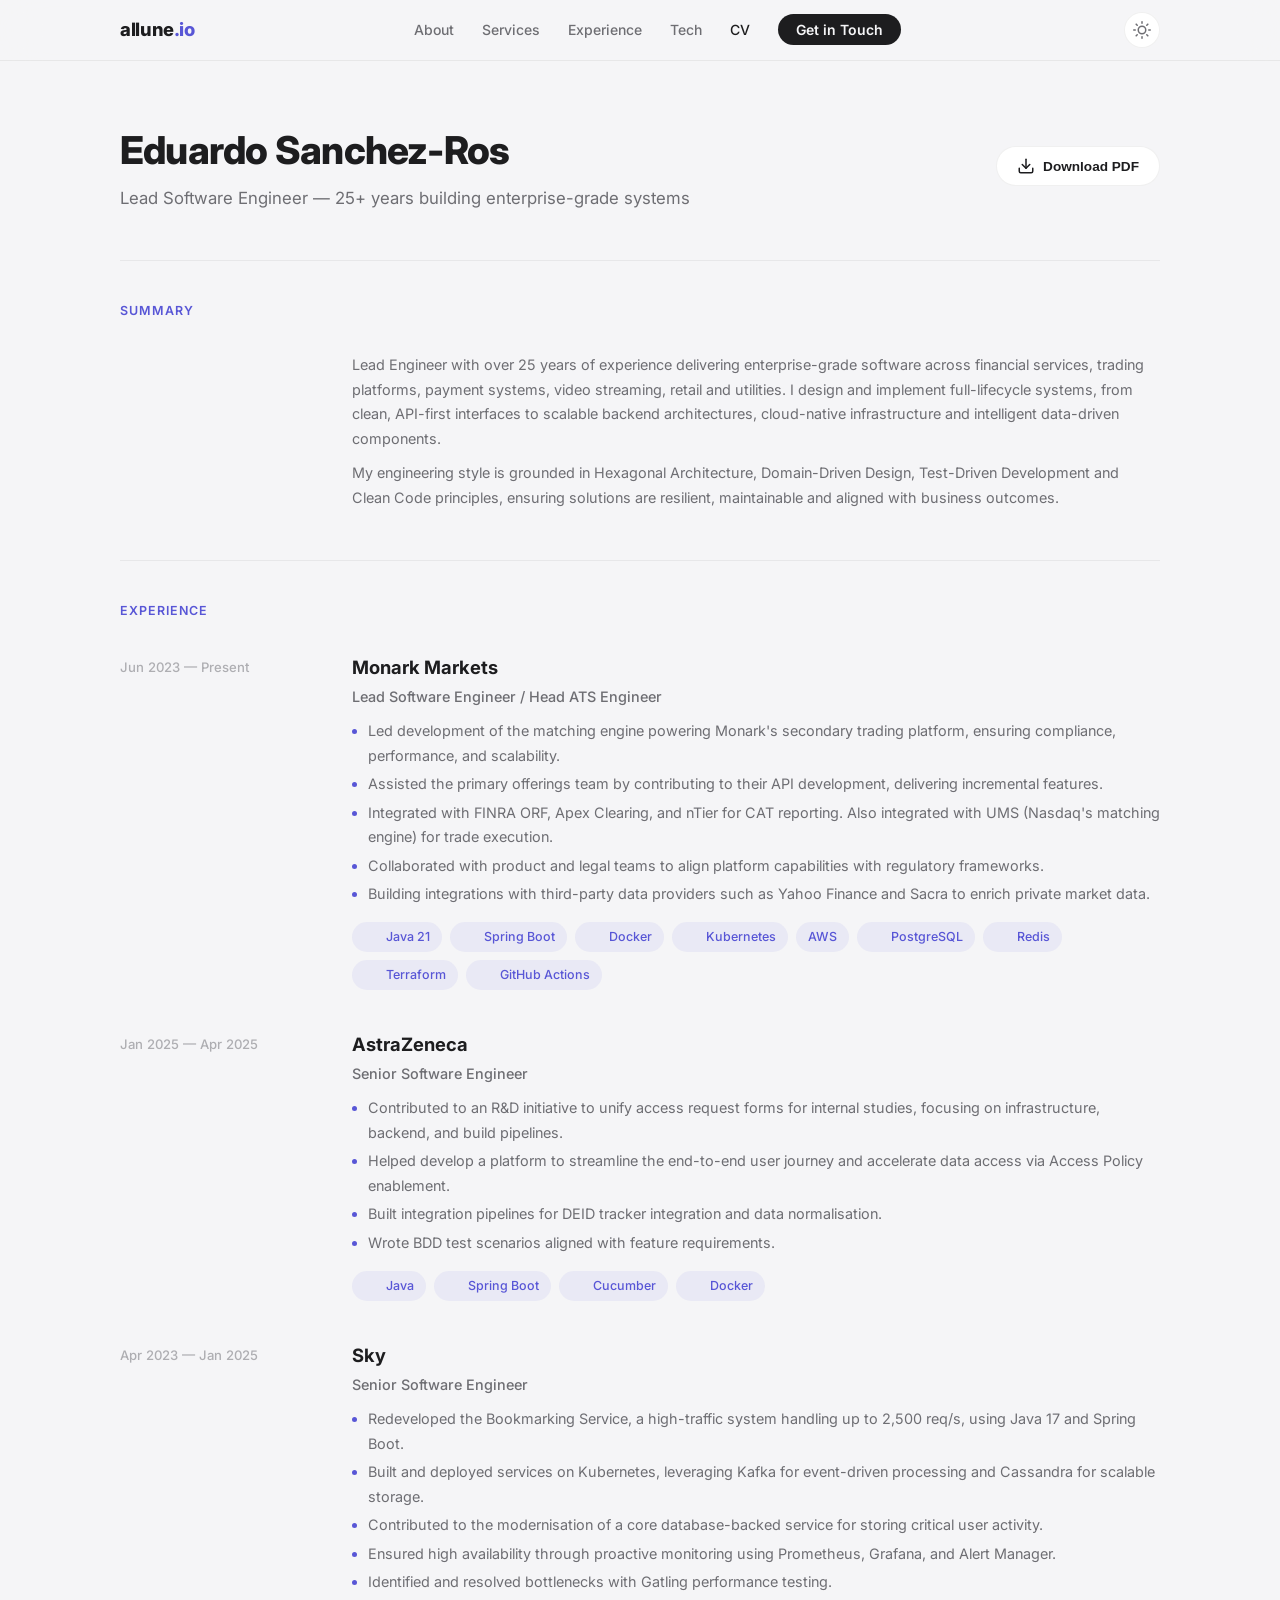
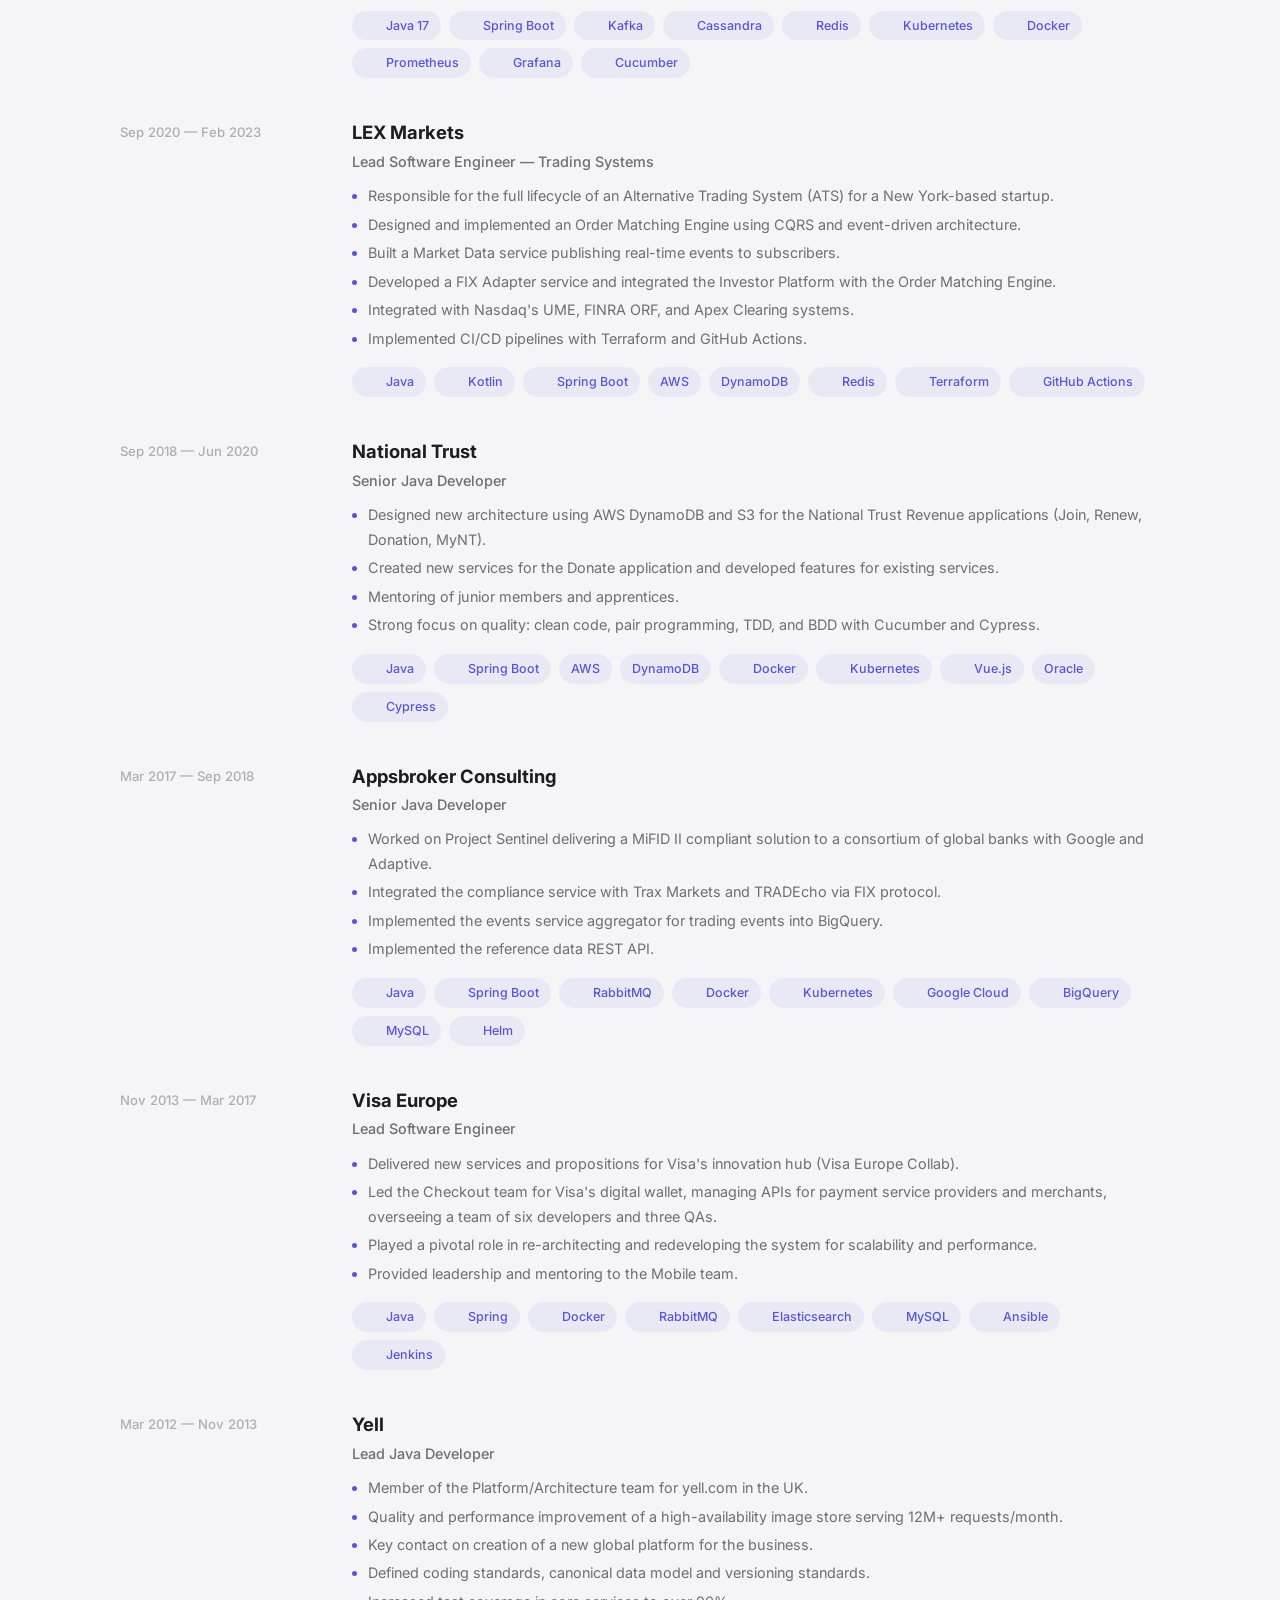
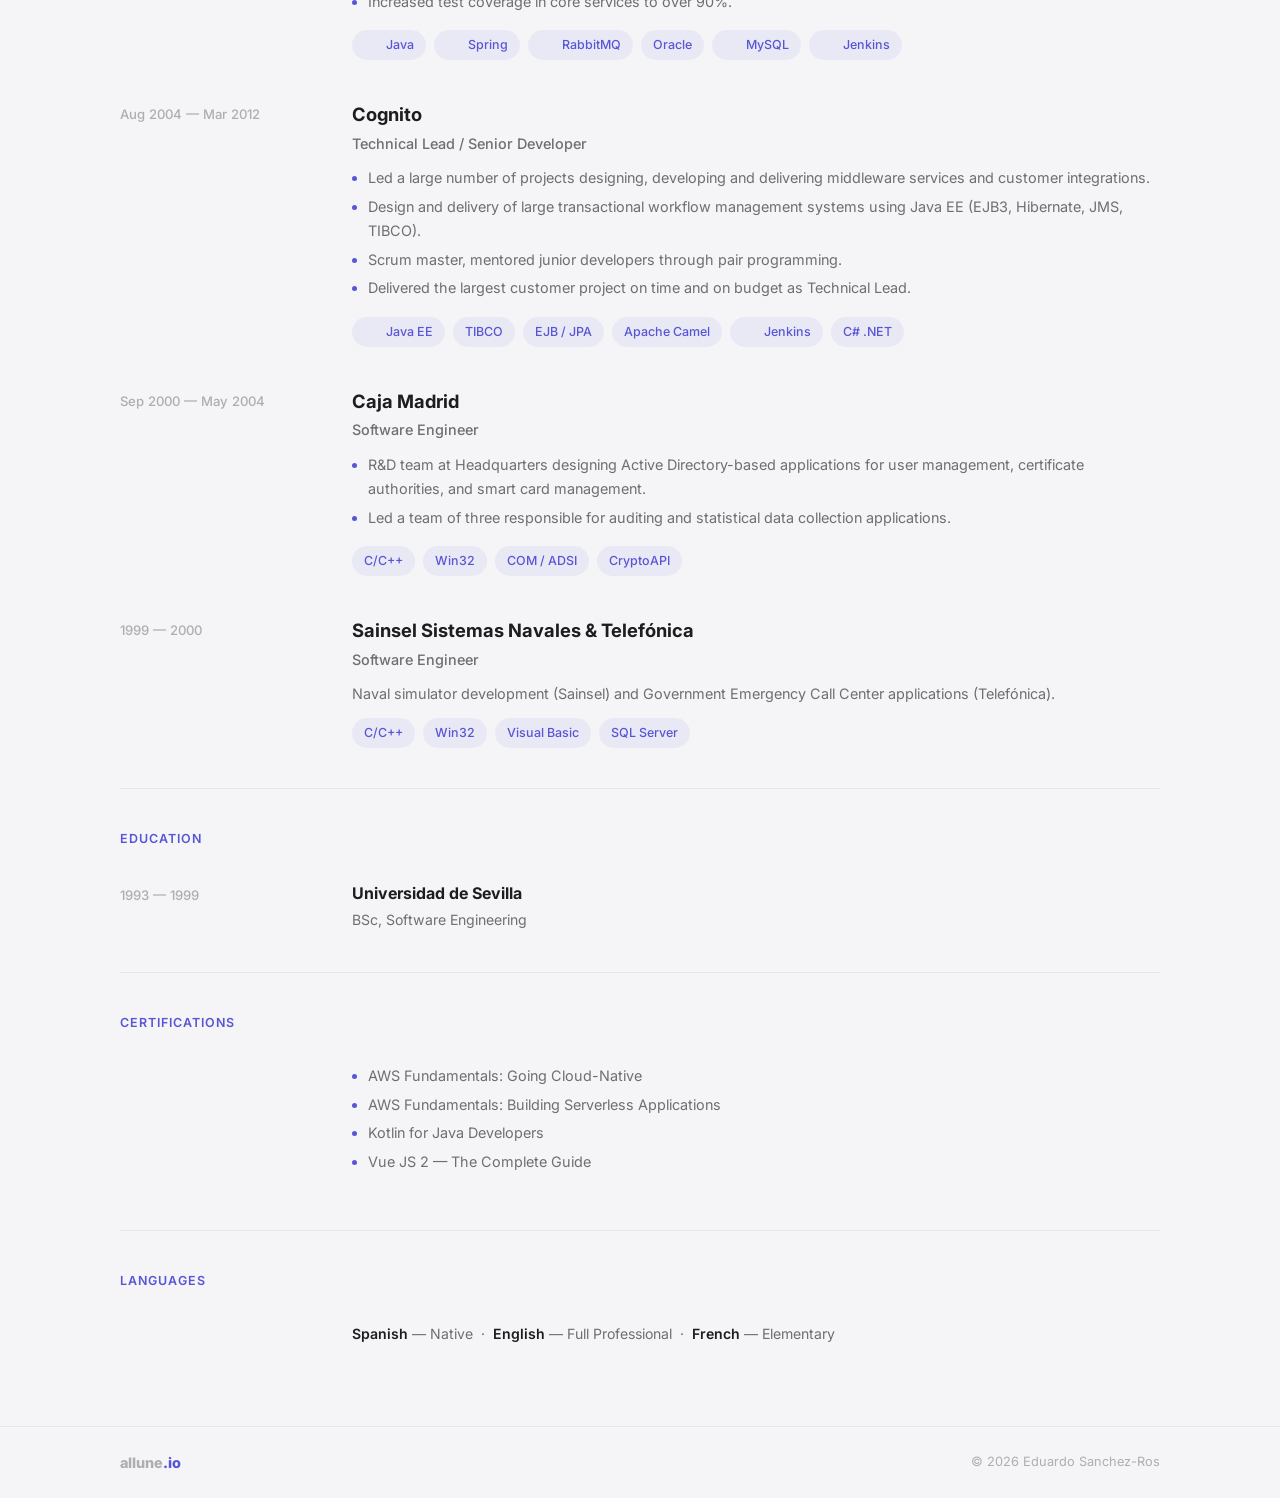
==== cv.html @ ae434649 "Add local tech badge icons to CV page" ====
<!DOCTYPE html>
<html lang="en">
<head>
	<meta charset="UTF-8">
	<meta name="viewport" content="width=device-width, initial-scale=1.0">
	<title>CV &mdash; Eduardo Sanchez-Ros | Allune</title>
	<meta name="description" content="CV of Eduardo Sanchez-Ros — Lead Software Engineer with 25+ years delivering enterprise solutions in Java, Spring Boot, Kubernetes, and cloud-native systems.">
	<link rel="preconnect" href="https://fonts.googleapis.com">
	<link rel="preconnect" href="https://fonts.gstatic.com" crossorigin>
	<link href="https://fonts.googleapis.com/css2?family=Inter:wght@400;500;600;700;800&display=swap" rel="stylesheet">
	<link rel="stylesheet" href="css/styles.css">
</head>
<body>
	<!-- Navigation -->
	<nav class="navbar" id="navbar">
		<div class="container nav-container">
			<a href="index.html" class="nav-logo">allune<span class="logo-accent">.io</span></a>
			<ul class="nav-links" id="nav-links">
				<li><a href="index.html#about">About</a></li>
				<li><a href="index.html#services">Services</a></li>
				<li><a href="index.html#experience">Experience</a></li>
				<li><a href="index.html#tech">Tech</a></li>
				<li><a href="cv.html" style="color: var(--text);">CV</a></li>
				<li><a href="index.html#contact" class="nav-cta">Get in Touch</a></li>
			</ul>
			<button class="theme-toggle" id="theme-toggle" aria-label="Toggle dark mode">
				<svg class="icon-sun" xmlns="http://www.w3.org/2000/svg" width="18" height="18" viewBox="0 0 24 24" fill="none" stroke="currentColor" stroke-width="2" stroke-linecap="round" stroke-linejoin="round"><circle cx="12" cy="12" r="5"/><line x1="12" y1="1" x2="12" y2="3"/><line x1="12" y1="21" x2="12" y2="23"/><line x1="4.22" y1="4.22" x2="5.64" y2="5.64"/><line x1="18.36" y1="18.36" x2="19.78" y2="19.78"/><line x1="1" y1="12" x2="3" y2="12"/><line x1="21" y1="12" x2="23" y2="12"/><line x1="4.22" y1="19.78" x2="5.64" y2="18.36"/><line x1="18.36" y1="5.64" x2="19.78" y2="4.22"/></svg>
				<svg class="icon-moon" xmlns="http://www.w3.org/2000/svg" width="18" height="18" viewBox="0 0 24 24" fill="none" stroke="currentColor" stroke-width="2" stroke-linecap="round" stroke-linejoin="round"><path d="M21 12.79A9 9 0 1 1 11.21 3 7 7 0 0 0 21 12.79z"/></svg>
			</button>
			<button class="mobile-toggle" id="mobile-toggle" aria-label="Toggle menu">
				<span></span>
				<span></span>
				<span></span>
			</button>
		</div>
	</nav>

	<!-- CV Header -->
	<header class="cv-header">
		<div class="container">
			<div class="cv-header-content">
				<div>
					<h1>Eduardo Sanchez-Ros</h1>
					<p>Lead Software Engineer &mdash; 25+ years building enterprise-grade systems</p>
				</div>
				<button class="btn-print" onclick="window.print()">
					<svg xmlns="http://www.w3.org/2000/svg" width="18" height="18" viewBox="0 0 24 24" fill="none" stroke="currentColor" stroke-width="2" stroke-linecap="round" stroke-linejoin="round"><path d="M21 15v4a2 2 0 0 1-2 2H5a2 2 0 0 1-2-2v-4"/><polyline points="7 10 12 15 17 10"/><line x1="12" y1="15" x2="12" y2="3"/></svg>
					Download PDF
				</button>
			</div>
		</div>
	</header>

	<main class="container">
		<!-- Summary -->
		<section class="cv-section">
			<h2 class="cv-section-title">Summary</h2>
			<div class="cv-entry">
				<div></div>
				<div class="cv-entry-body">
					<p>
						Lead Engineer with over 25 years of experience delivering enterprise-grade
						software across financial services, trading platforms, payment systems,
						video streaming, retail and utilities. I design and implement full-lifecycle
						systems, from clean, API-first interfaces to scalable backend architectures,
						cloud-native infrastructure and intelligent data-driven components.
					</p>
					<p>
						My engineering style is grounded in Hexagonal Architecture, Domain-Driven Design,
						Test-Driven Development and Clean Code principles, ensuring solutions are
						resilient, maintainable and aligned with business outcomes.
					</p>
				</div>
			</div>
		</section>

		<!-- Experience -->
		<section class="cv-section">
			<h2 class="cv-section-title">Experience</h2>

			<!-- Monark Markets -->
			<div class="cv-entry">
				<div class="cv-entry-date">Jun 2023 &mdash; Present</div>
				<div class="cv-entry-body">
					<h3>Monark Markets</h3>
					<p class="cv-entry-role">Lead Software Engineer / Head ATS Engineer</p>
					<ul>
						<li>Led development of the matching engine powering Monark's secondary trading platform, ensuring compliance, performance, and scalability.</li>
						<li>Assisted the primary offerings team by contributing to their API development, delivering incremental features.</li>
						<li>Integrated with FINRA ORF, Apex Clearing, and nTier for CAT reporting. Also integrated with UMS (Nasdaq's matching engine) for trade execution.</li>
						<li>Collaborated with product and legal teams to align platform capabilities with regulatory frameworks.</li>
						<li>Building integrations with third-party data providers such as Yahoo Finance and Sacra to enrich private market data.</li>
					</ul>
					<div class="cv-tech-badges">
						<span class="cv-tech-badge"><img src="icons/openjdk.svg" alt=""> Java 21</span>
						<span class="cv-tech-badge"><img src="icons/springboot.svg" alt=""> Spring Boot</span>
						<span class="cv-tech-badge"><img src="icons/docker.svg" alt=""> Docker</span>
						<span class="cv-tech-badge"><img src="icons/kubernetes.svg" alt=""> Kubernetes</span>
						<span class="cv-tech-badge">AWS</span>
						<span class="cv-tech-badge"><img src="icons/postgresql.svg" alt=""> PostgreSQL</span>
						<span class="cv-tech-badge"><img src="icons/redis.svg" alt=""> Redis</span>
						<span class="cv-tech-badge"><img src="icons/terraform.svg" alt=""> Terraform</span>
						<span class="cv-tech-badge"><img src="icons/githubactions.svg" alt=""> GitHub Actions</span>
					</div>
				</div>
			</div>

			<!-- AstraZeneca -->
			<div class="cv-entry">
				<div class="cv-entry-date">Jan 2025 &mdash; Apr 2025</div>
				<div class="cv-entry-body">
					<h3>AstraZeneca</h3>
					<p class="cv-entry-role">Senior Software Engineer</p>
					<ul>
						<li>Contributed to an R&amp;D initiative to unify access request forms for internal studies, focusing on infrastructure, backend, and build pipelines.</li>
						<li>Helped develop a platform to streamline the end-to-end user journey and accelerate data access via Access Policy enablement.</li>
						<li>Built integration pipelines for DEID tracker integration and data normalisation.</li>
						<li>Wrote BDD test scenarios aligned with feature requirements.</li>
					</ul>
					<div class="cv-tech-badges">
						<span class="cv-tech-badge"><img src="icons/openjdk.svg" alt=""> Java</span>
						<span class="cv-tech-badge"><img src="icons/springboot.svg" alt=""> Spring Boot</span>
						<span class="cv-tech-badge"><img src="icons/cucumber.svg" alt=""> Cucumber</span>
						<span class="cv-tech-badge"><img src="icons/docker.svg" alt=""> Docker</span>
					</div>
				</div>
			</div>

			<!-- Sky -->
			<div class="cv-entry">
				<div class="cv-entry-date">Apr 2023 &mdash; Jan 2025</div>
				<div class="cv-entry-body">
					<h3>Sky</h3>
					<p class="cv-entry-role">Senior Software Engineer</p>
					<ul>
						<li>Redeveloped the Bookmarking Service, a high-traffic system handling up to 2,500 req/s, using Java 17 and Spring Boot.</li>
						<li>Built and deployed services on Kubernetes, leveraging Kafka for event-driven processing and Cassandra for scalable storage.</li>
						<li>Contributed to the modernisation of a core database-backed service for storing critical user activity.</li>
						<li>Ensured high availability through proactive monitoring using Prometheus, Grafana, and Alert Manager.</li>
						<li>Identified and resolved bottlenecks with Gatling performance testing.</li>
					</ul>
					<div class="cv-tech-badges">
						<span class="cv-tech-badge"><img src="icons/openjdk.svg" alt=""> Java 17</span>
						<span class="cv-tech-badge"><img src="icons/springboot.svg" alt=""> Spring Boot</span>
						<span class="cv-tech-badge"><img src="icons/apachekafka.svg" alt=""> Kafka</span>
						<span class="cv-tech-badge"><img src="icons/apachecassandra.svg" alt=""> Cassandra</span>
						<span class="cv-tech-badge"><img src="icons/redis.svg" alt=""> Redis</span>
						<span class="cv-tech-badge"><img src="icons/kubernetes.svg" alt=""> Kubernetes</span>
						<span class="cv-tech-badge"><img src="icons/docker.svg" alt=""> Docker</span>
						<span class="cv-tech-badge"><img src="icons/prometheus.svg" alt=""> Prometheus</span>
						<span class="cv-tech-badge"><img src="icons/grafana.svg" alt=""> Grafana</span>
						<span class="cv-tech-badge"><img src="icons/cucumber.svg" alt=""> Cucumber</span>
					</div>
				</div>
			</div>

			<!-- LEX Markets -->
			<div class="cv-entry">
				<div class="cv-entry-date">Sep 2020 &mdash; Feb 2023</div>
				<div class="cv-entry-body">
					<h3>LEX Markets</h3>
					<p class="cv-entry-role">Lead Software Engineer &mdash; Trading Systems</p>
					<ul>
						<li>Responsible for the full lifecycle of an Alternative Trading System (ATS) for a New York-based startup.</li>
						<li>Designed and implemented an Order Matching Engine using CQRS and event-driven architecture.</li>
						<li>Built a Market Data service publishing real-time events to subscribers.</li>
						<li>Developed a FIX Adapter service and integrated the Investor Platform with the Order Matching Engine.</li>
						<li>Integrated with Nasdaq's UME, FINRA ORF, and Apex Clearing systems.</li>
						<li>Implemented CI/CD pipelines with Terraform and GitHub Actions.</li>
					</ul>
					<div class="cv-tech-badges">
						<span class="cv-tech-badge"><img src="icons/openjdk.svg" alt=""> Java</span>
						<span class="cv-tech-badge"><img src="icons/kotlin.svg" alt=""> Kotlin</span>
						<span class="cv-tech-badge"><img src="icons/springboot.svg" alt=""> Spring Boot</span>
						<span class="cv-tech-badge">AWS</span>
						<span class="cv-tech-badge">DynamoDB</span>
						<span class="cv-tech-badge"><img src="icons/redis.svg" alt=""> Redis</span>
						<span class="cv-tech-badge"><img src="icons/terraform.svg" alt=""> Terraform</span>
						<span class="cv-tech-badge"><img src="icons/githubactions.svg" alt=""> GitHub Actions</span>
					</div>
				</div>
			</div>

			<!-- National Trust -->
			<div class="cv-entry">
				<div class="cv-entry-date">Sep 2018 &mdash; Jun 2020</div>
				<div class="cv-entry-body">
					<h3>National Trust</h3>
					<p class="cv-entry-role">Senior Java Developer</p>
					<ul>
						<li>Designed new architecture using AWS DynamoDB and S3 for the National Trust Revenue applications (Join, Renew, Donation, MyNT).</li>
						<li>Created new services for the Donate application and developed features for existing services.</li>
						<li>Mentoring of junior members and apprentices.</li>
						<li>Strong focus on quality: clean code, pair programming, TDD, and BDD with Cucumber and Cypress.</li>
					</ul>
					<div class="cv-tech-badges">
						<span class="cv-tech-badge"><img src="icons/openjdk.svg" alt=""> Java</span>
						<span class="cv-tech-badge"><img src="icons/springboot.svg" alt=""> Spring Boot</span>
						<span class="cv-tech-badge">AWS</span>
						<span class="cv-tech-badge">DynamoDB</span>
						<span class="cv-tech-badge"><img src="icons/docker.svg" alt=""> Docker</span>
						<span class="cv-tech-badge"><img src="icons/kubernetes.svg" alt=""> Kubernetes</span>
						<span class="cv-tech-badge"><img src="icons/vuedotjs.svg" alt=""> Vue.js</span>
						<span class="cv-tech-badge">Oracle</span>
						<span class="cv-tech-badge"><img src="icons/cypress.svg" alt=""> Cypress</span>
					</div>
				</div>
			</div>

			<!-- Appsbroker -->
			<div class="cv-entry">
				<div class="cv-entry-date">Mar 2017 &mdash; Sep 2018</div>
				<div class="cv-entry-body">
					<h3>Appsbroker Consulting</h3>
					<p class="cv-entry-role">Senior Java Developer</p>
					<ul>
						<li>Worked on Project Sentinel delivering a MiFID II compliant solution to a consortium of global banks with Google and Adaptive.</li>
						<li>Integrated the compliance service with Trax Markets and TRADEcho via FIX protocol.</li>
						<li>Implemented the events service aggregator for trading events into BigQuery.</li>
						<li>Implemented the reference data REST API.</li>
					</ul>
					<div class="cv-tech-badges">
						<span class="cv-tech-badge"><img src="icons/openjdk.svg" alt=""> Java</span>
						<span class="cv-tech-badge"><img src="icons/springboot.svg" alt=""> Spring Boot</span>
						<span class="cv-tech-badge"><img src="icons/rabbitmq.svg" alt=""> RabbitMQ</span>
						<span class="cv-tech-badge"><img src="icons/docker.svg" alt=""> Docker</span>
						<span class="cv-tech-badge"><img src="icons/kubernetes.svg" alt=""> Kubernetes</span>
						<span class="cv-tech-badge"><img src="icons/googlecloud.svg" alt=""> Google Cloud</span>
						<span class="cv-tech-badge"><img src="icons/googlebigquery.svg" alt=""> BigQuery</span>
						<span class="cv-tech-badge"><img src="icons/mysql.svg" alt=""> MySQL</span>
						<span class="cv-tech-badge"><img src="icons/helm.svg" alt=""> Helm</span>
					</div>
				</div>
			</div>

			<!-- Visa -->
			<div class="cv-entry">
				<div class="cv-entry-date">Nov 2013 &mdash; Mar 2017</div>
				<div class="cv-entry-body">
					<h3>Visa Europe</h3>
					<p class="cv-entry-role">Lead Software Engineer</p>
					<ul>
						<li>Delivered new services and propositions for Visa's innovation hub (Visa Europe Collab).</li>
						<li>Led the Checkout team for Visa's digital wallet, managing APIs for payment service providers and merchants, overseeing a team of six developers and three QAs.</li>
						<li>Played a pivotal role in re-architecting and redeveloping the system for scalability and performance.</li>
						<li>Provided leadership and mentoring to the Mobile team.</li>
					</ul>
					<div class="cv-tech-badges">
						<span class="cv-tech-badge"><img src="icons/openjdk.svg" alt=""> Java</span>
						<span class="cv-tech-badge"><img src="icons/spring.svg" alt=""> Spring</span>
						<span class="cv-tech-badge"><img src="icons/docker.svg" alt=""> Docker</span>
						<span class="cv-tech-badge"><img src="icons/rabbitmq.svg" alt=""> RabbitMQ</span>
						<span class="cv-tech-badge"><img src="icons/elasticsearch.svg" alt=""> Elasticsearch</span>
						<span class="cv-tech-badge"><img src="icons/mysql.svg" alt=""> MySQL</span>
						<span class="cv-tech-badge"><img src="icons/ansible.svg" alt=""> Ansible</span>
						<span class="cv-tech-badge"><img src="icons/jenkins.svg" alt=""> Jenkins</span>
					</div>
				</div>
			</div>

			<!-- Yell -->
			<div class="cv-entry">
				<div class="cv-entry-date">Mar 2012 &mdash; Nov 2013</div>
				<div class="cv-entry-body">
					<h3>Yell</h3>
					<p class="cv-entry-role">Lead Java Developer</p>
					<ul>
						<li>Member of the Platform/Architecture team for yell.com in the UK.</li>
						<li>Quality and performance improvement of a high-availability image store serving 12M+ requests/month.</li>
						<li>Key contact on creation of a new global platform for the business.</li>
						<li>Defined coding standards, canonical data model and versioning standards.</li>
						<li>Increased test coverage in core services to over 90%.</li>
					</ul>
					<div class="cv-tech-badges">
						<span class="cv-tech-badge"><img src="icons/openjdk.svg" alt=""> Java</span>
						<span class="cv-tech-badge"><img src="icons/spring.svg" alt=""> Spring</span>
						<span class="cv-tech-badge"><img src="icons/rabbitmq.svg" alt=""> RabbitMQ</span>
						<span class="cv-tech-badge">Oracle</span>
						<span class="cv-tech-badge"><img src="icons/mysql.svg" alt=""> MySQL</span>
						<span class="cv-tech-badge"><img src="icons/jenkins.svg" alt=""> Jenkins</span>
					</div>
				</div>
			</div>

			<!-- Cognito -->
			<div class="cv-entry">
				<div class="cv-entry-date">Aug 2004 &mdash; Mar 2012</div>
				<div class="cv-entry-body">
					<h3>Cognito</h3>
					<p class="cv-entry-role">Technical Lead / Senior Developer</p>
					<ul>
						<li>Led a large number of projects designing, developing and delivering middleware services and customer integrations.</li>
						<li>Design and delivery of large transactional workflow management systems using Java EE (EJB3, Hibernate, JMS, TIBCO).</li>
						<li>Scrum master, mentored junior developers through pair programming.</li>
						<li>Delivered the largest customer project on time and on budget as Technical Lead.</li>
					</ul>
					<div class="cv-tech-badges">
						<span class="cv-tech-badge"><img src="icons/openjdk.svg" alt=""> Java EE</span>
						<span class="cv-tech-badge">TIBCO</span>
						<span class="cv-tech-badge">EJB / JPA</span>
						<span class="cv-tech-badge">Apache Camel</span>
						<span class="cv-tech-badge"><img src="icons/jenkins.svg" alt=""> Jenkins</span>
						<span class="cv-tech-badge">C# .NET</span>
					</div>
				</div>
			</div>

			<!-- Caja Madrid -->
			<div class="cv-entry">
				<div class="cv-entry-date">Sep 2000 &mdash; May 2004</div>
				<div class="cv-entry-body">
					<h3>Caja Madrid</h3>
					<p class="cv-entry-role">Software Engineer</p>
					<ul>
						<li>R&amp;D team at Headquarters designing Active Directory-based applications for user management, certificate authorities, and smart card management.</li>
						<li>Led a team of three responsible for auditing and statistical data collection applications.</li>
					</ul>
					<div class="cv-tech-badges">
						<span class="cv-tech-badge">C/C++</span>
						<span class="cv-tech-badge">Win32</span>
						<span class="cv-tech-badge">COM / ADSI</span>
						<span class="cv-tech-badge">CryptoAPI</span>
					</div>
				</div>
			</div>

			<!-- Earlier -->
			<div class="cv-entry">
				<div class="cv-entry-date">1999 &mdash; 2000</div>
				<div class="cv-entry-body">
					<h3>Sainsel Sistemas Navales &amp; Telef&oacute;nica</h3>
					<p class="cv-entry-role">Software Engineer</p>
					<p>
						Naval simulator development (Sainsel) and Government Emergency Call Center applications (Telef&oacute;nica).
					</p>
					<div class="cv-tech-badges">
						<span class="cv-tech-badge">C/C++</span>
						<span class="cv-tech-badge">Win32</span>
						<span class="cv-tech-badge">Visual Basic</span>
						<span class="cv-tech-badge">SQL Server</span>
					</div>
				</div>
			</div>
		</section>

		<!-- Education -->
		<section class="cv-section">
			<h2 class="cv-section-title">Education</h2>
			<div class="cv-edu">
				<div class="cv-edu-date">1993 &mdash; 1999</div>
				<div>
					<h3>Universidad de Sevilla</h3>
					<p>BSc, Software Engineering</p>
				</div>
			</div>
		</section>

		<!-- Certifications -->
		<section class="cv-section">
			<h2 class="cv-section-title">Certifications</h2>
			<div class="cv-edu">
				<div class="cv-edu-date"></div>
				<div class="cv-entry-body">
					<ul>
						<li>AWS Fundamentals: Going Cloud-Native</li>
						<li>AWS Fundamentals: Building Serverless Applications</li>
						<li>Kotlin for Java Developers</li>
						<li>Vue JS 2 &mdash; The Complete Guide</li>
					</ul>
				</div>
			</div>
		</section>

		<!-- Languages -->
		<section class="cv-section" style="margin-bottom:40px;">
			<h2 class="cv-section-title">Languages</h2>
			<div class="cv-edu">
				<div class="cv-edu-date"></div>
				<div>
					<p><strong>Spanish</strong> &mdash; Native &nbsp;&middot;&nbsp; <strong>English</strong> &mdash; Full Professional &nbsp;&middot;&nbsp; <strong>French</strong> &mdash; Elementary</p>
				</div>
			</div>
		</section>
	</main>

	<!-- Footer -->
	<footer class="footer">
		<div class="container footer-content">
			<span class="footer-logo">allune<span class="logo-accent">.io</span></span>
			<span class="footer-copy">&copy; 2026 Eduardo Sanchez-Ros</span>
		</div>
	</footer>

	<script src="js/main.js"></script>
</body>
</html>
---- css/styles.css ----
/* ============================================
   Allune.io — Bento Grid Design
   Light, modern, Apple/Linear-inspired
   ============================================ */

/* --- Variables (Light) --- */
:root {
	--bg: #f5f5f7;
	--bg-card: #ffffff;
	--bg-card-hover: #ffffff;
	--text: #1d1d1f;
	--text-secondary: #6e6e73;
	--text-muted: #aeaeb2;
	--accent: #5856d6;
	--accent-hover: #4a48c4;
	--accent-light: rgba(88, 86, 214, 0.08);
	--accent-gradient: linear-gradient(135deg, #5856d6 0%, #af52de 100%);
	--accent-gradient-alt: linear-gradient(135deg, #30d158 0%, #34c759 100%);
	--border: rgba(0, 0, 0, 0.06);
	--border-hover: rgba(0, 0, 0, 0.12);
	--shadow: 0 1px 2px rgba(0, 0, 0, 0.04);
	--shadow-hover: 0 8px 30px rgba(0, 0, 0, 0.08);
	--nav-bg: rgba(245, 245, 247, 0.8);
	--radius: 20px;
	--radius-sm: 12px;
	--radius-xs: 8px;
	--font: 'Inter', -apple-system, BlinkMacSystemFont, 'SF Pro Display', sans-serif;
	--transition: 0.25s cubic-bezier(0.4, 0, 0.2, 1);
	--gap: 16px;
}

/* --- Dark --- */
[data-theme="dark"] {
	--bg: #000000;
	--bg-card: #1c1c1e;
	--bg-card-hover: #2c2c2e;
	--text: #f5f5f7;
	--text-secondary: #aeaeb2;
	--text-muted: #636366;
	--accent: #7d7aff;
	--accent-hover: #9b99ff;
	--accent-light: rgba(125, 122, 255, 0.12);
	--accent-gradient: linear-gradient(135deg, #7d7aff 0%, #bf5af2 100%);
	--accent-gradient-alt: linear-gradient(135deg, #30d158 0%, #32d74b 100%);
	--border: rgba(255, 255, 255, 0.08);
	--border-hover: rgba(255, 255, 255, 0.16);
	--shadow: 0 1px 2px rgba(0, 0, 0, 0.2);
	--shadow-hover: 0 8px 30px rgba(0, 0, 0, 0.3);
	--nav-bg: rgba(0, 0, 0, 0.8);
}

/* --- Reset --- */
*, *::before, *::after {
	margin: 0;
	padding: 0;
	box-sizing: border-box;
}

html {
	scroll-behavior: smooth;
	scroll-padding-top: 80px;
}

body {
	font-family: var(--font);
	font-size: 16px;
	line-height: 1.6;
	color: var(--text);
	background: var(--bg);
	-webkit-font-smoothing: antialiased;
	-moz-osx-font-smoothing: grayscale;
	transition: background var(--transition), color var(--transition);
}

a {
	color: var(--accent);
	text-decoration: none;
	transition: color var(--transition);
}

strong {
	color: var(--text);
	font-weight: 600;
}

/* --- Container --- */
.container {
	max-width: 1080px;
	margin: 0 auto;
	padding: 0 20px;
}

/* --- Navigation --- */
.navbar {
	position: fixed;
	top: 0;
	left: 0;
	right: 0;
	z-index: 100;
	padding: 12px 0;
	background: var(--nav-bg);
	backdrop-filter: blur(20px);
	-webkit-backdrop-filter: blur(20px);
	border-bottom: 1px solid var(--border);
	transition: background var(--transition);
}

.nav-container {
	display: flex;
	align-items: center;
	justify-content: space-between;
}

.nav-logo {
	font-weight: 800;
	font-size: 1.15rem;
	color: var(--text);
	letter-spacing: -0.02em;
}

.nav-logo:hover { color: var(--text); }

.logo-accent { color: var(--accent); }

.nav-links {
	display: flex;
	align-items: center;
	gap: 28px;
	list-style: none;
}

.nav-links a {
	font-size: 0.875rem;
	font-weight: 500;
	color: var(--text-secondary);
	transition: color var(--transition);
}

.nav-links a:hover { color: var(--text); }

.nav-cta {
	background: var(--text);
	color: var(--bg) !important;
	padding: 7px 18px;
	border-radius: 99px;
	font-weight: 600 !important;
	transition: opacity var(--transition) !important;
}

.nav-cta:hover {
	opacity: 0.85;
	color: var(--bg) !important;
}

.theme-toggle {
	background: var(--bg-card);
	border: 1px solid var(--border);
	border-radius: 99px;
	width: 36px;
	height: 36px;
	cursor: pointer;
	color: var(--text-secondary);
	display: flex;
	align-items: center;
	justify-content: center;
	transition: all var(--transition);
	margin-left: 4px;
}

.theme-toggle:hover {
	border-color: var(--border-hover);
	color: var(--text);
}

.icon-moon { display: none; }
[data-theme="dark"] .icon-sun { display: none; }
[data-theme="dark"] .icon-moon { display: block; }

.mobile-toggle {
	display: none;
	flex-direction: column;
	gap: 5px;
	background: none;
	border: none;
	cursor: pointer;
	padding: 4px;
	margin-left: 8px;
}

.mobile-toggle span {
	display: block;
	width: 22px;
	height: 2px;
	background: var(--text);
	border-radius: 2px;
	transition: transform var(--transition), opacity var(--transition);
}

.mobile-toggle.active span:nth-child(1) { transform: translateY(7px) rotate(45deg); }
.mobile-toggle.active span:nth-child(2) { opacity: 0; }
.mobile-toggle.active span:nth-child(3) { transform: translateY(-7px) rotate(-45deg); }

/* --- Buttons --- */
.btn {
	display: inline-flex;
	align-items: center;
	gap: 8px;
	padding: 12px 24px;
	border-radius: 99px;
	font-weight: 600;
	font-size: 0.9rem;
	border: none;
	cursor: pointer;
	transition: all var(--transition);
}

.btn-primary {
	background: var(--text);
	color: var(--bg);
}

.btn-primary:hover {
	opacity: 0.85;
	color: var(--bg);
	transform: translateY(-1px);
}

.btn-ghost {
	background: transparent;
	color: var(--text-secondary);
	border: 1px solid var(--border);
}

.btn-ghost:hover {
	border-color: var(--border-hover);
	color: var(--text);
}

.btn-outline {
	background: transparent;
	color: var(--accent);
	border: 1px solid var(--accent);
	padding: 10px 20px;
}

.btn-outline:hover {
	background: var(--accent);
	color: #fff;
}

.btn-sm {
	padding: 8px 16px;
	font-size: 0.82rem;
}

/* --- Hero --- */
.hero {
	padding: 160px 0 80px;
}

.hero-content {
	max-width: 640px;
}

.hero-badge {
	display: inline-block;
	font-size: 0.82rem;
	font-weight: 600;
	color: var(--accent);
	background: var(--accent-light);
	padding: 6px 16px;
	border-radius: 99px;
	margin-bottom: 24px;
}

.hero-name {
	font-size: clamp(3rem, 7vw, 4.5rem);
	font-weight: 800;
	line-height: 1.05;
	letter-spacing: -0.03em;
	margin-bottom: 20px;
}

.hero-summary {
	font-size: 1.15rem;
	color: var(--text-secondary);
	line-height: 1.7;
	margin-bottom: 32px;
	max-width: 520px;
}

.hero-actions {
	display: flex;
	gap: 12px;
	align-items: center;
}

/* --- Sections --- */
.section {
	padding: 80px 0;
}

.section-header {
	margin-bottom: 40px;
}

.section-label {
	display: inline-block;
	font-size: 0.78rem;
	font-weight: 600;
	text-transform: uppercase;
	letter-spacing: 0.08em;
	color: var(--accent);
	margin-bottom: 8px;
}

.section-title {
	font-size: 2rem;
	font-weight: 800;
	letter-spacing: -0.02em;
}

/* ===========================
   BENTO GRID
   =========================== */
.bento-grid {
	display: grid;
	gap: var(--gap);
}

/* Intro bento: 3 columns */
.bento-intro {
	grid-template-columns: repeat(3, 1fr);
	grid-auto-rows: auto;
}

.bento-wide { grid-column: span 2; }
.bento-tall { grid-row: span 2; }

/* Services bento: 3 equal columns */
.bento-services {
	grid-template-columns: repeat(3, 1fr);
}

/* Tech bento: 3 columns */
.bento-tech {
	grid-template-columns: repeat(3, 1fr);
}

/* --- Bento Card --- */
.bento-card {
	background: var(--bg-card);
	border: 1px solid var(--border);
	border-radius: var(--radius);
	padding: 28px;
	transition: transform var(--transition), box-shadow var(--transition), border-color var(--transition);
}

.bento-card:hover {
	transform: translateY(-2px);
	box-shadow: var(--shadow-hover);
	border-color: var(--border-hover);
}

.bento-label {
	display: inline-block;
	font-size: 0.75rem;
	font-weight: 600;
	text-transform: uppercase;
	letter-spacing: 0.06em;
	color: var(--text-muted);
	margin-bottom: 16px;
}

/* About card */
.bento-intro .bento-wide.bento-tall h2 {
	font-size: 1.6rem;
	font-weight: 800;
	letter-spacing: -0.02em;
	margin-bottom: 16px;
}

.bento-intro .bento-wide.bento-tall p {
	color: var(--text-secondary);
	font-size: 0.95rem;
	margin-bottom: 12px;
}

.bento-intro .bento-wide.bento-tall p:last-child {
	margin-bottom: 0;
}

/* Stat cards */
.bento-accent {
	background: var(--accent-gradient);
	border-color: transparent;
	color: #fff;
	display: flex;
	flex-direction: column;
	justify-content: flex-end;
}

.bento-accent:hover {
	border-color: transparent;
	transform: translateY(-2px) scale(1.01);
}

.bento-accent-alt {
	background: var(--accent-gradient-alt);
	border-color: transparent;
	color: #fff;
	display: flex;
	flex-direction: column;
	justify-content: flex-end;
}

.bento-accent-alt:hover {
	border-color: transparent;
	transform: translateY(-2px) scale(1.01);
}

.bento-stat-value {
	font-size: 2.8rem;
	font-weight: 800;
	line-height: 1;
	letter-spacing: -0.03em;
}

.bento-stat-label {
	font-size: 0.85rem;
	font-weight: 500;
	opacity: 0.9;
	margin-top: 4px;
}

/* Detail mini-cards */
.bento-intro .bento-card:not(.bento-wide):not(.bento-accent):not(.bento-accent-alt) {
	display: flex;
	flex-direction: column;
	gap: 6px;
	padding: 22px 24px;
}

.bento-intro .bento-card:not(.bento-wide):not(.bento-accent):not(.bento-accent-alt) svg {
	color: var(--accent);
	margin-bottom: 4px;
}

.bento-intro .bento-card:not(.bento-wide):not(.bento-accent):not(.bento-accent-alt) strong {
	font-size: 0.88rem;
}

.bento-intro .bento-card:not(.bento-wide):not(.bento-accent):not(.bento-accent-alt) span {
	font-size: 0.82rem;
	color: var(--text-secondary);
}

/* --- Service Cards --- */
.bento-service {
	display: flex;
	flex-direction: column;
}

.service-icon {
	width: 48px;
	height: 48px;
	display: flex;
	align-items: center;
	justify-content: center;
	background: var(--accent-light);
	border-radius: var(--radius-sm);
	color: var(--accent);
	margin-bottom: 20px;
}

.bento-service h3 {
	font-size: 1.1rem;
	font-weight: 700;
	margin-bottom: 8px;
}

.bento-service p {
	font-size: 0.9rem;
	color: var(--text-secondary);
	line-height: 1.6;
	margin-bottom: 16px;
	flex-grow: 1;
}

.service-tags {
	display: flex;
	flex-wrap: wrap;
	gap: 6px;
}

.service-tags span {
	font-size: 0.75rem;
	font-weight: 500;
	padding: 4px 10px;
	background: var(--accent-light);
	color: var(--accent);
	border-radius: 99px;
}

/* --- Experience Grid --- */
.experience-grid {
	display: grid;
	grid-template-columns: repeat(2, 1fr);
	gap: var(--gap);
}

.exp-card {
	background: var(--bg-card);
	border: 1px solid var(--border);
	border-radius: var(--radius);
	padding: 28px;
	transition: transform var(--transition), box-shadow var(--transition), border-color var(--transition);
}

.exp-card:hover {
	transform: translateY(-2px);
	box-shadow: var(--shadow-hover);
	border-color: var(--border-hover);
}

.exp-date {
	font-size: 0.78rem;
	font-weight: 600;
	color: var(--text-muted);
	text-transform: uppercase;
	letter-spacing: 0.04em;
	margin-bottom: 8px;
}

.exp-card h3 {
	font-size: 1.1rem;
	font-weight: 700;
	margin-bottom: 4px;
}

.exp-role {
	font-size: 0.85rem;
	font-weight: 500;
	color: var(--accent);
	margin-bottom: 10px;
}

.exp-card > p:last-of-type {
	font-size: 0.9rem;
	color: var(--text-secondary);
	line-height: 1.6;
}

.exp-card-more {
	border-style: dashed;
}

.exp-link {
	display: inline-flex;
	align-items: center;
	gap: 6px;
	font-size: 0.85rem;
	font-weight: 600;
	margin-top: 12px;
}

/* --- Tech Pills --- */
.tech-pills {
	display: flex;
	flex-wrap: wrap;
	gap: 8px;
}

.tech-pill {
	font-size: 0.82rem;
	font-weight: 500;
	padding: 7px 14px;
	background: var(--bg);
	color: var(--text);
	border: 1px solid var(--border);
	border-radius: var(--radius-xs);
	transition: all var(--transition);
}

[data-theme="dark"] .tech-pill {
	background: rgba(255, 255, 255, 0.05);
}

.tech-pill:hover {
	border-color: var(--accent);
	color: var(--accent);
	transform: translateY(-1px);
}

/* --- Open Source (inside tech bento) --- */
.bento-oss {
	display: flex;
	flex-direction: column;
}

.bento-oss h3 {
	font-size: 1rem;
	font-weight: 700;
	margin-bottom: 8px;
}

.bento-oss p {
	font-size: 0.88rem;
	color: var(--text-secondary);
	line-height: 1.6;
	margin-bottom: 16px;
	flex-grow: 1;
}

/* --- Contact --- */
.contact-box {
	background: var(--bg-card);
	border: 1px solid var(--border);
	border-radius: var(--radius);
	padding: 60px 40px;
	text-align: center;
	max-width: 680px;
	margin: 0 auto;
}

.contact-box h2 {
	font-size: 2rem;
	font-weight: 800;
	letter-spacing: -0.02em;
	margin-bottom: 12px;
}

.contact-box > p {
	color: var(--text-secondary);
	font-size: 1rem;
	max-width: 480px;
	margin: 0 auto 32px;
}

.contact-links {
	display: flex;
	justify-content: center;
	gap: 12px;
	flex-wrap: wrap;
}

.contact-link {
	display: inline-flex;
	align-items: center;
	gap: 8px;
	padding: 10px 20px;
	background: var(--bg);
	border: 1px solid var(--border);
	border-radius: 99px;
	color: var(--text);
	font-weight: 500;
	font-size: 0.88rem;
	transition: all var(--transition);
}

[data-theme="dark"] .contact-link {
	background: rgba(255, 255, 255, 0.05);
}

.contact-link svg {
	color: var(--accent);
}

.contact-link:hover {
	border-color: var(--accent);
	color: var(--text);
	transform: translateY(-1px);
}

/* --- Footer --- */
.footer {
	padding: 24px 0;
	border-top: 1px solid var(--border);
}

.footer-content {
	display: flex;
	align-items: center;
	justify-content: space-between;
}

.footer-logo {
	font-weight: 800;
	font-size: 0.9rem;
	color: var(--text-muted);
}

.footer-copy {
	font-size: 0.8rem;
	color: var(--text-muted);
}

/* --- Animations --- */
.animate-in {
	opacity: 0;
	transform: translateY(20px);
	animation: fadeUp 0.6s ease forwards;
}

.animate-in:nth-child(1) { animation-delay: 0.05s; }
.animate-in:nth-child(2) { animation-delay: 0.15s; }
.animate-in:nth-child(3) { animation-delay: 0.25s; }
.animate-in:nth-child(4) { animation-delay: 0.35s; }

@keyframes fadeUp {
	to {
		opacity: 1;
		transform: translateY(0);
	}
}

.animate-on-scroll {
	opacity: 0;
	transform: translateY(16px);
	transition: opacity 0.5s ease, transform 0.5s ease;
}

.animate-on-scroll.visible {
	opacity: 1;
	transform: translateY(0);
}

/* --- Responsive --- */
@media (max-width: 900px) {
	.bento-intro {
		grid-template-columns: 1fr 1fr;
	}

	.bento-intro .bento-wide.bento-tall {
		grid-column: span 2;
		grid-row: span 1;
	}

	.bento-services {
		grid-template-columns: 1fr;
		max-width: 480px;
	}

	.experience-grid {
		grid-template-columns: 1fr;
	}

	.bento-tech {
		grid-template-columns: 1fr 1fr;
	}

	.bento-tech .bento-wide {
		grid-column: span 2;
	}
}

@media (max-width: 768px) {
	:root {
		--gap: 12px;
		--radius: 16px;
	}

	.nav-links {
		position: fixed;
		top: 0;
		right: -100%;
		width: 260px;
		height: 100vh;
		background: var(--bg-card);
		flex-direction: column;
		padding: 80px 28px 28px;
		gap: 20px;
		border-left: 1px solid var(--border);
		transition: right var(--transition);
		box-shadow: var(--shadow-hover);
	}

	.nav-links.open { right: 0; }
	.mobile-toggle { display: flex; }

	.hero { padding: 120px 0 60px; }

	.hero-name {
		font-size: 2.6rem;
	}

	.bento-intro {
		grid-template-columns: 1fr 1fr;
	}

	.bento-intro .bento-wide.bento-tall {
		grid-column: span 2;
		grid-row: span 1;
	}

	.bento-tech {
		grid-template-columns: 1fr;
	}

	.bento-tech .bento-wide {
		grid-column: span 1;
	}

	.section {
		padding: 56px 0;
	}

	.contact-box {
		padding: 40px 24px;
	}

	.contact-links {
		flex-direction: column;
		align-items: center;
	}

	.footer-content {
		flex-direction: column;
		gap: 6px;
		text-align: center;
	}
}

@media (max-width: 480px) {
	.bento-intro {
		grid-template-columns: 1fr;
	}

	.bento-intro .bento-wide.bento-tall {
		grid-column: span 1;
	}

	.hero-actions {
		flex-direction: column;
		align-items: flex-start;
	}
}

/* ===========================
   CV PAGE STYLES
   =========================== */

/* CV hero */
.cv-header {
	padding: 120px 0 48px;
}

.cv-header-content {
	display: flex;
	align-items: center;
	justify-content: space-between;
	gap: 24px;
	flex-wrap: wrap;
}

.cv-header h1 {
	font-size: 2.4rem;
	font-weight: 800;
	letter-spacing: -0.02em;
}

.cv-header p {
	color: var(--text-secondary);
	font-size: 1.05rem;
	margin-top: 4px;
}

.btn-print {
	display: inline-flex;
	align-items: center;
	gap: 8px;
	padding: 10px 20px;
	border-radius: 99px;
	font-weight: 600;
	font-size: 0.85rem;
	background: var(--bg-card);
	color: var(--text);
	border: 1px solid var(--border);
	cursor: pointer;
	transition: all var(--transition);
}

.btn-print:hover {
	border-color: var(--border-hover);
	box-shadow: var(--shadow-hover);
}

/* CV sections */
.cv-section {
	padding: 40px 0;
	border-top: 1px solid var(--border);
}

.cv-section-title {
	font-size: 0.78rem;
	font-weight: 600;
	text-transform: uppercase;
	letter-spacing: 0.08em;
	color: var(--accent);
	margin-bottom: 32px;
}

/* CV experience entry */
.cv-entry {
	display: grid;
	grid-template-columns: 200px 1fr;
	gap: 32px;
	margin-bottom: 40px;
}

.cv-entry:last-child {
	margin-bottom: 0;
}

.cv-entry-date {
	font-size: 0.82rem;
	font-weight: 500;
	color: var(--text-muted);
	padding-top: 4px;
}

.cv-entry-body h3 {
	font-size: 1.15rem;
	font-weight: 700;
	margin-bottom: 2px;
}

.cv-entry-role {
	font-size: 0.9rem;
	font-weight: 500;
	color: var(--accent);
	margin-bottom: 12px;
}

.cv-entry-body p {
	font-size: 0.9rem;
	color: var(--text-secondary);
	line-height: 1.7;
	margin-bottom: 10px;
}

.cv-entry-body ul {
	list-style: none;
	margin-bottom: 16px;
}

.cv-entry-body ul li {
	font-size: 0.9rem;
	color: var(--text-secondary);
	line-height: 1.7;
	padding-left: 16px;
	position: relative;
	margin-bottom: 4px;
}

.cv-entry-body ul li::before {
	content: '';
	position: absolute;
	left: 0;
	top: 10px;
	width: 5px;
	height: 5px;
	border-radius: 50%;
	background: var(--accent);
}

/* Tech badges on CV */
.cv-tech-badges {
	display: flex;
	flex-wrap: wrap;
	gap: 8px;
	margin-top: 12px;
}

.cv-tech-badge {
	display: inline-flex;
	align-items: center;
	gap: 6px;
	font-size: 0.78rem;
	font-weight: 500;
	padding: 5px 12px;
	background: var(--accent-light);
	color: var(--accent);
	border-radius: 99px;
	transition: transform var(--transition);
}

.cv-tech-badge:hover {
	transform: translateY(-1px);
}

.cv-tech-badge img {
	width: 16px;
	height: 16px;
}

/* CV education */
.cv-edu {
	display: grid;
	grid-template-columns: 200px 1fr;
	gap: 32px;
	margin-bottom: 24px;
}

.cv-edu:last-child { margin-bottom: 0; }

.cv-edu-date {
	font-size: 0.82rem;
	font-weight: 500;
	color: var(--text-muted);
	padding-top: 4px;
}

.cv-edu h3 {
	font-size: 1rem;
	font-weight: 700;
	margin-bottom: 2px;
}

.cv-edu p {
	font-size: 0.88rem;
	color: var(--text-secondary);
}

/* CV responsive */
@media (max-width: 768px) {
	.cv-header h1 { font-size: 1.8rem; }

	.cv-entry,
	.cv-edu {
		grid-template-columns: 1fr;
		gap: 4px;
	}

	.cv-header-content {
		flex-direction: column;
		align-items: flex-start;
	}
}

/* --- Print styles --- */
@media print {
	.navbar,
	.footer,
	.theme-toggle,
	.mobile-toggle,
	.btn-print {
		display: none !important;
	}

	body {
		background: white;
		color: #1d1d1f;
		font-size: 11px;
	}

	.cv-header { padding-top: 0; }

	.cv-entry,
	.cv-edu {
		page-break-inside: avoid;
	}

	.bento-card,
	.exp-card,
	.contact-box {
		box-shadow: none;
		border: 1px solid #e0e0e0;
	}

	.cv-tech-badge {
		background: #f0f0f0;
		color: #333;
	}
}
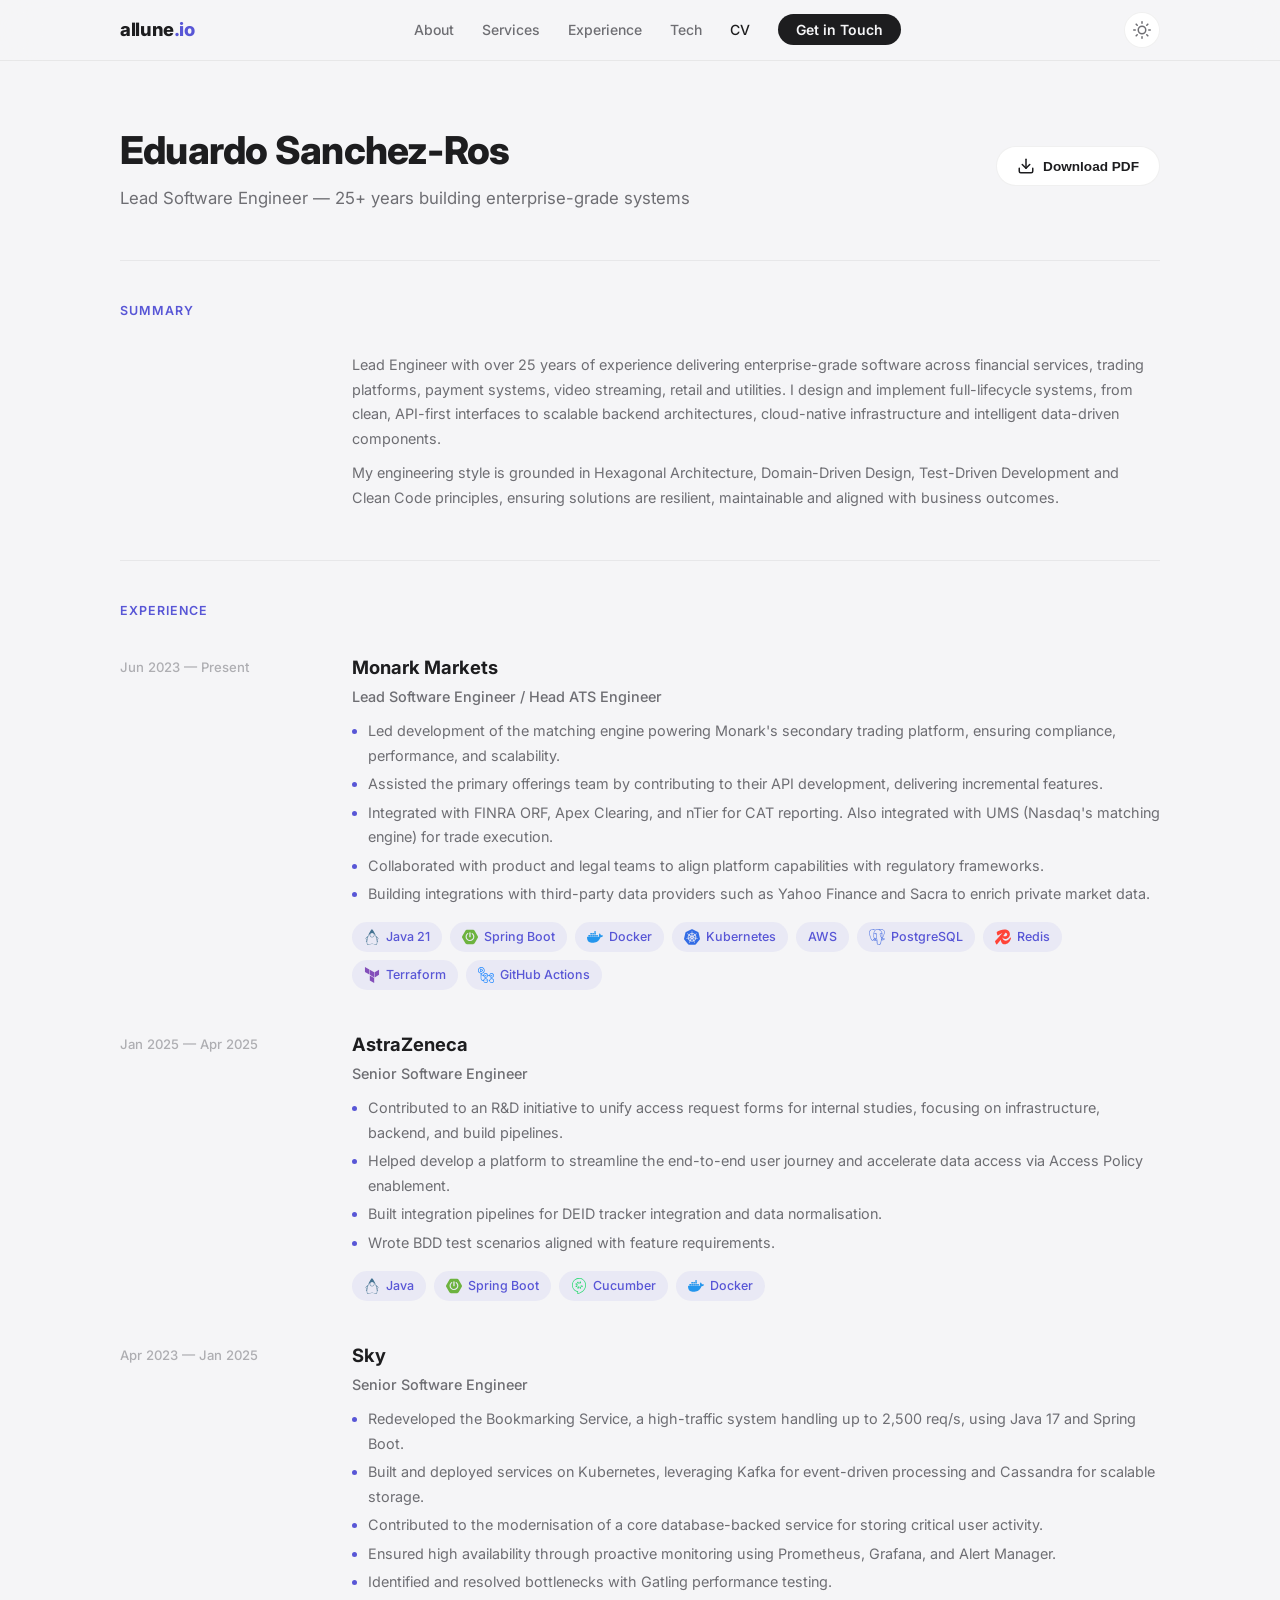
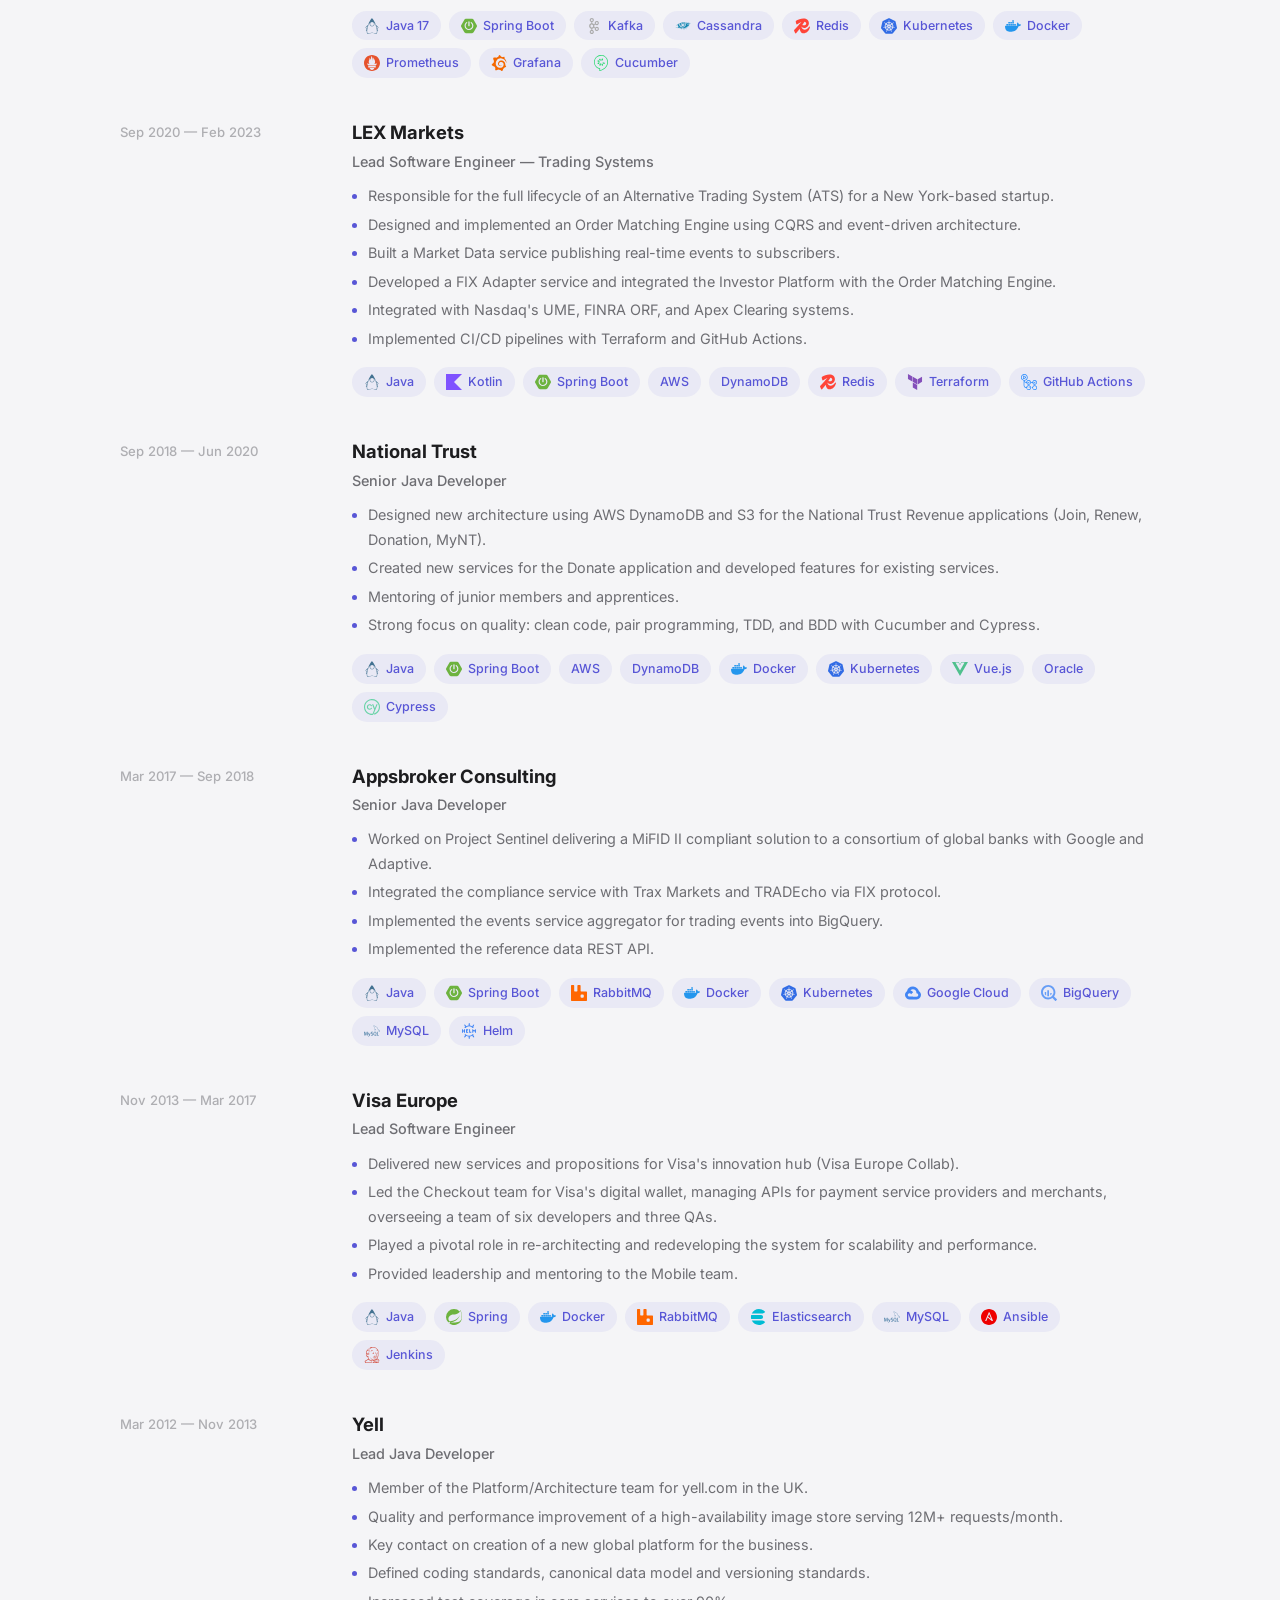
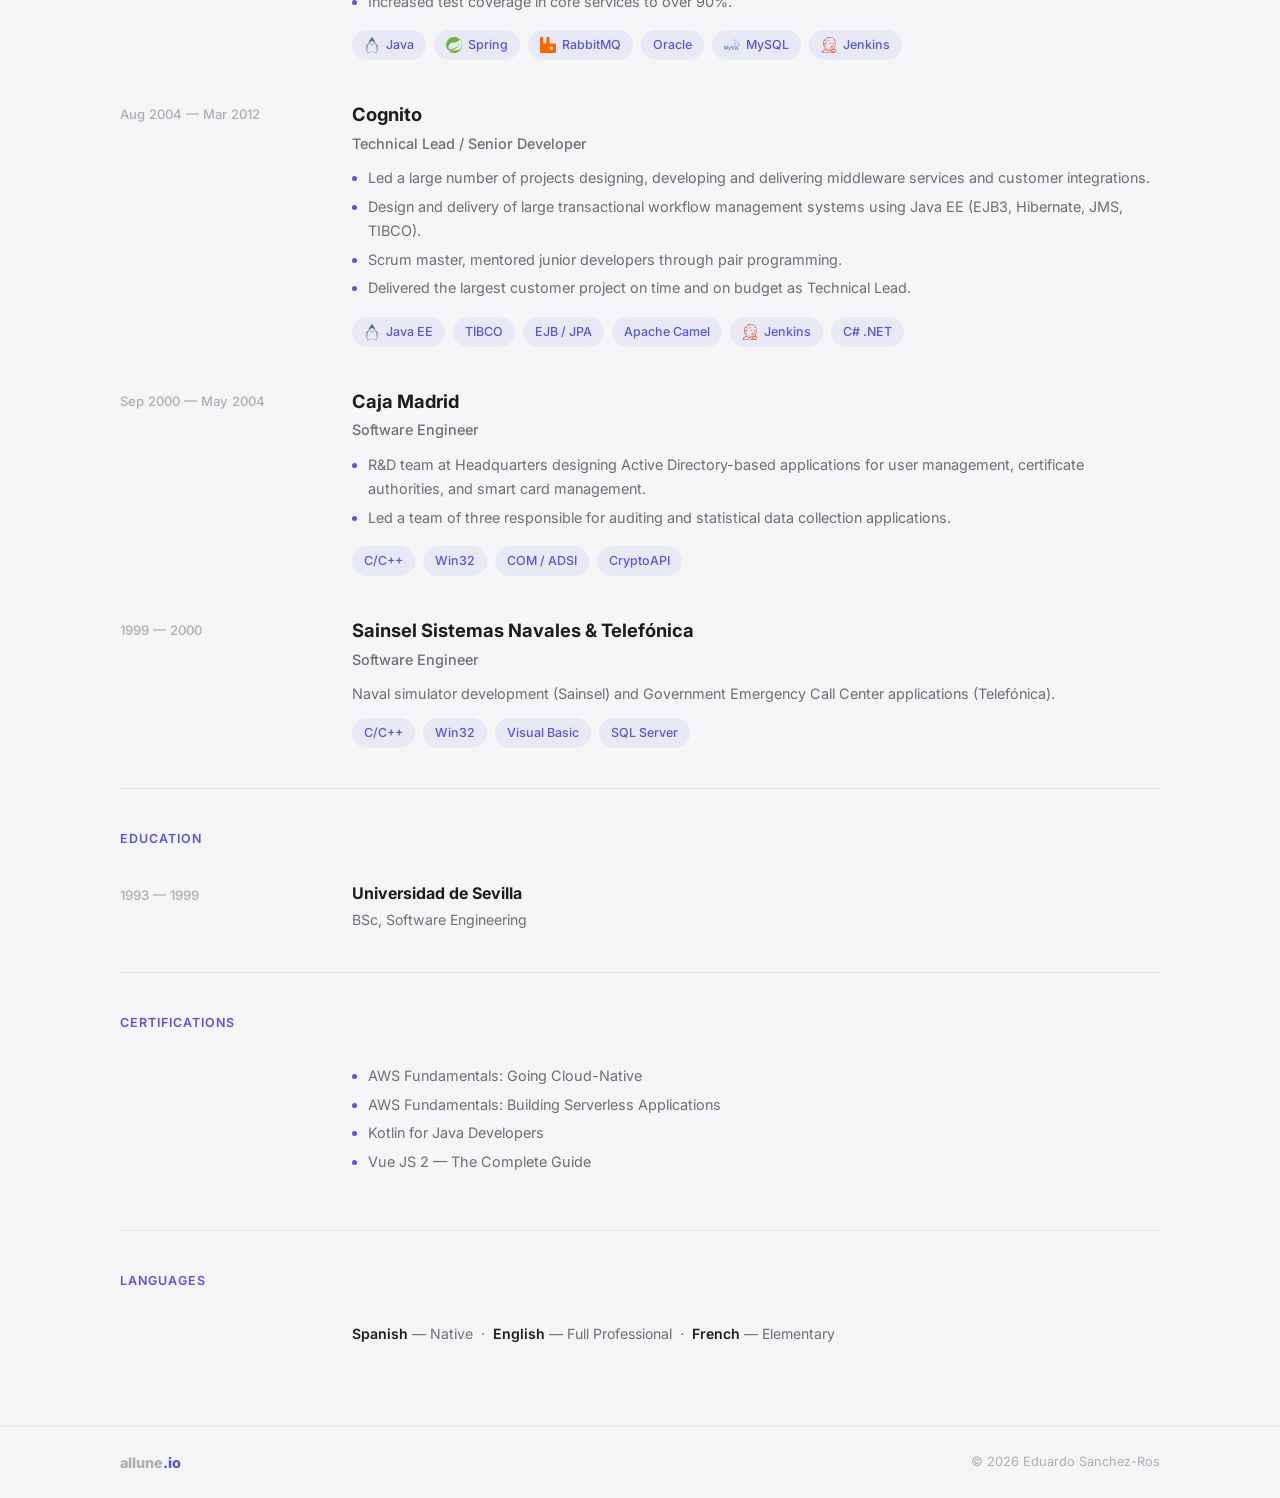
==== commit 961916bc: "Add code brackets favicon and remove unused tech-pill styles - Add SVG favicon (</> code brackets in" ====
--- a/cv.html
+++ b/cv.html
@@ -9,6 +9,7 @@
 	<link rel="preconnect" href="https://fonts.gstatic.com" crossorigin>
 	<link href="https://fonts.googleapis.com/css2?family=Inter:wght@400;500;600;700;800&display=swap" rel="stylesheet">
 	<link rel="stylesheet" href="css/styles.css">
+	<link rel="icon" type="image/svg+xml" href="favicon.svg">
 </head>
 <body>
 	<!-- Navigation -->
--- a/css/styles.css
+++ b/css/styles.css
@@ -564,34 +564,6 @@
 	margin-top: 12px;
 }
 
-/* --- Tech Pills --- */
-.tech-pills {
-	display: flex;
-	flex-wrap: wrap;
-	gap: 8px;
-}
-
-.tech-pill {
-	font-size: 0.82rem;
-	font-weight: 500;
-	padding: 7px 14px;
-	background: var(--bg);
-	color: var(--text);
-	border: 1px solid var(--border);
-	border-radius: var(--radius-xs);
-	transition: all var(--transition);
-}
-
-[data-theme="dark"] .tech-pill {
-	background: rgba(255, 255, 255, 0.05);
-}
-
-.tech-pill:hover {
-	border-color: var(--accent);
-	color: var(--accent);
-	transform: translateY(-1px);
-}
-
 /* --- Open Source (inside tech bento) --- */
 .bento-oss {
 	display: flex;
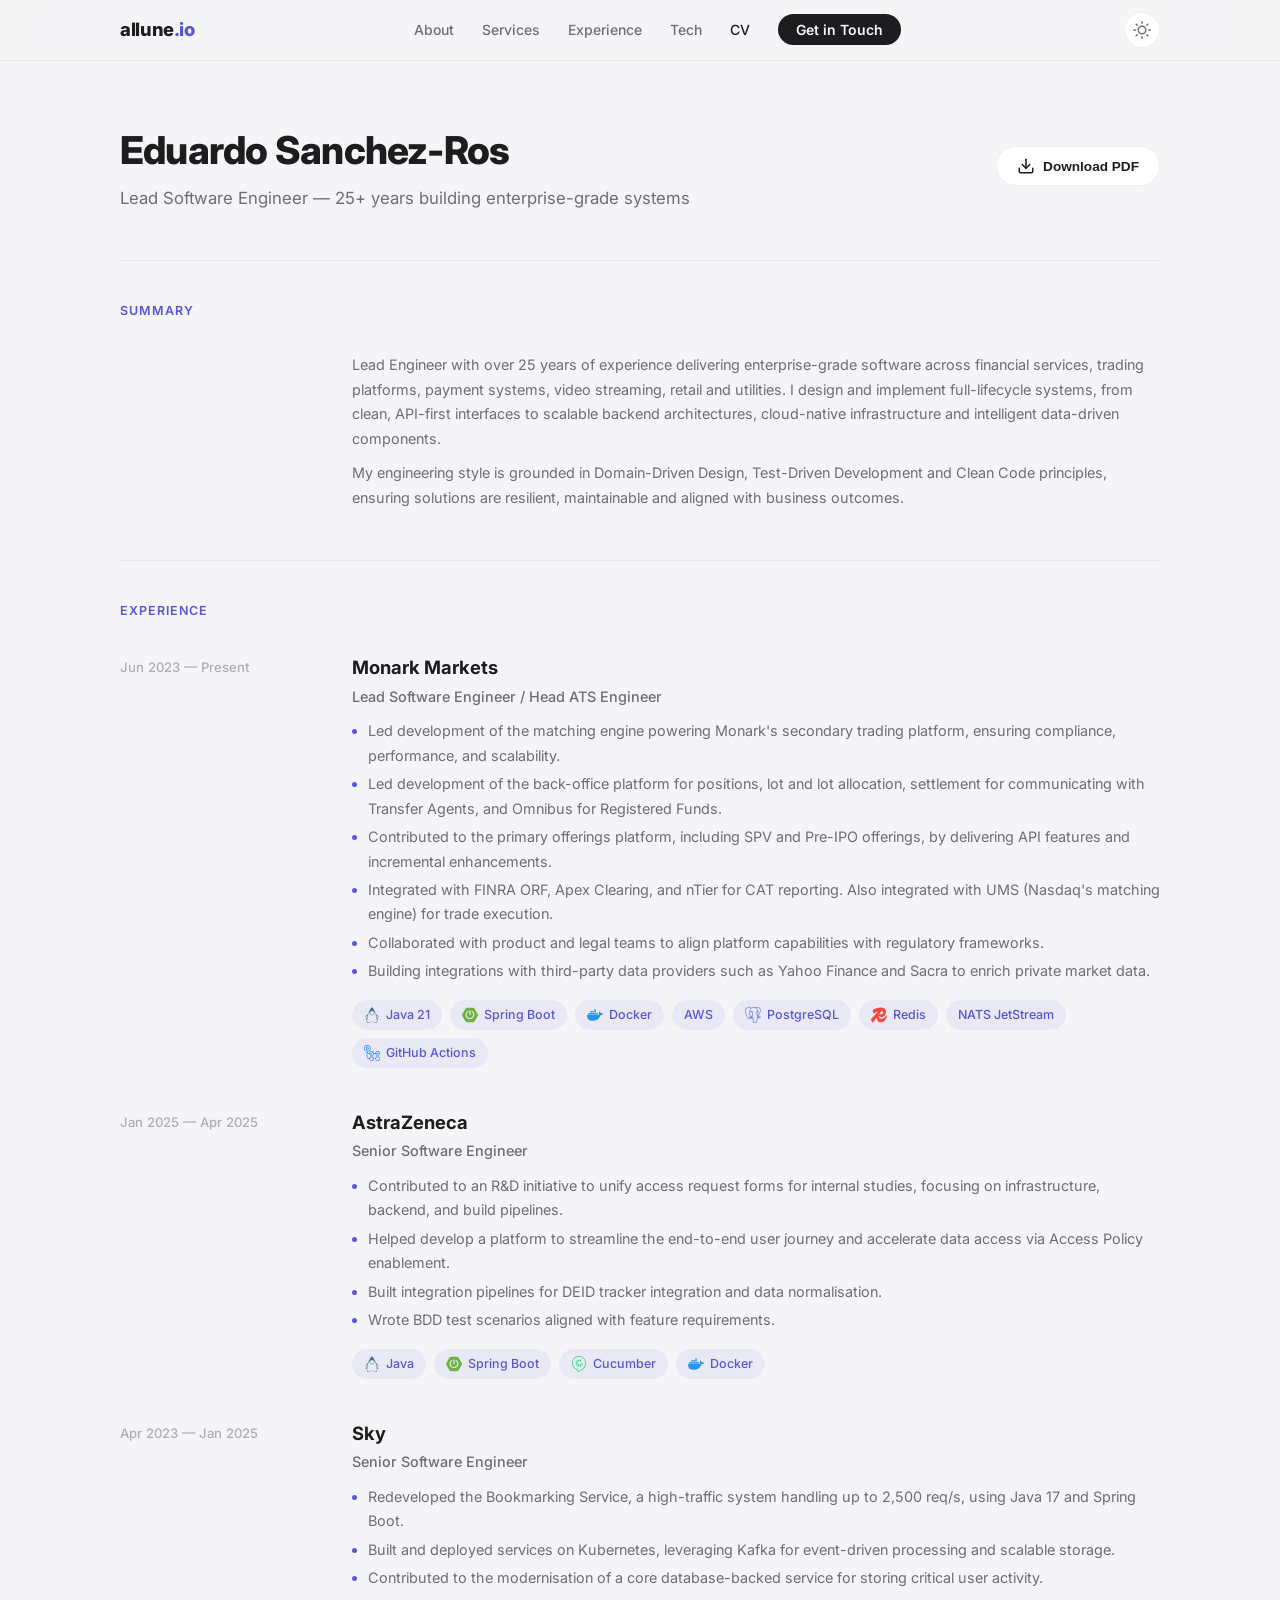
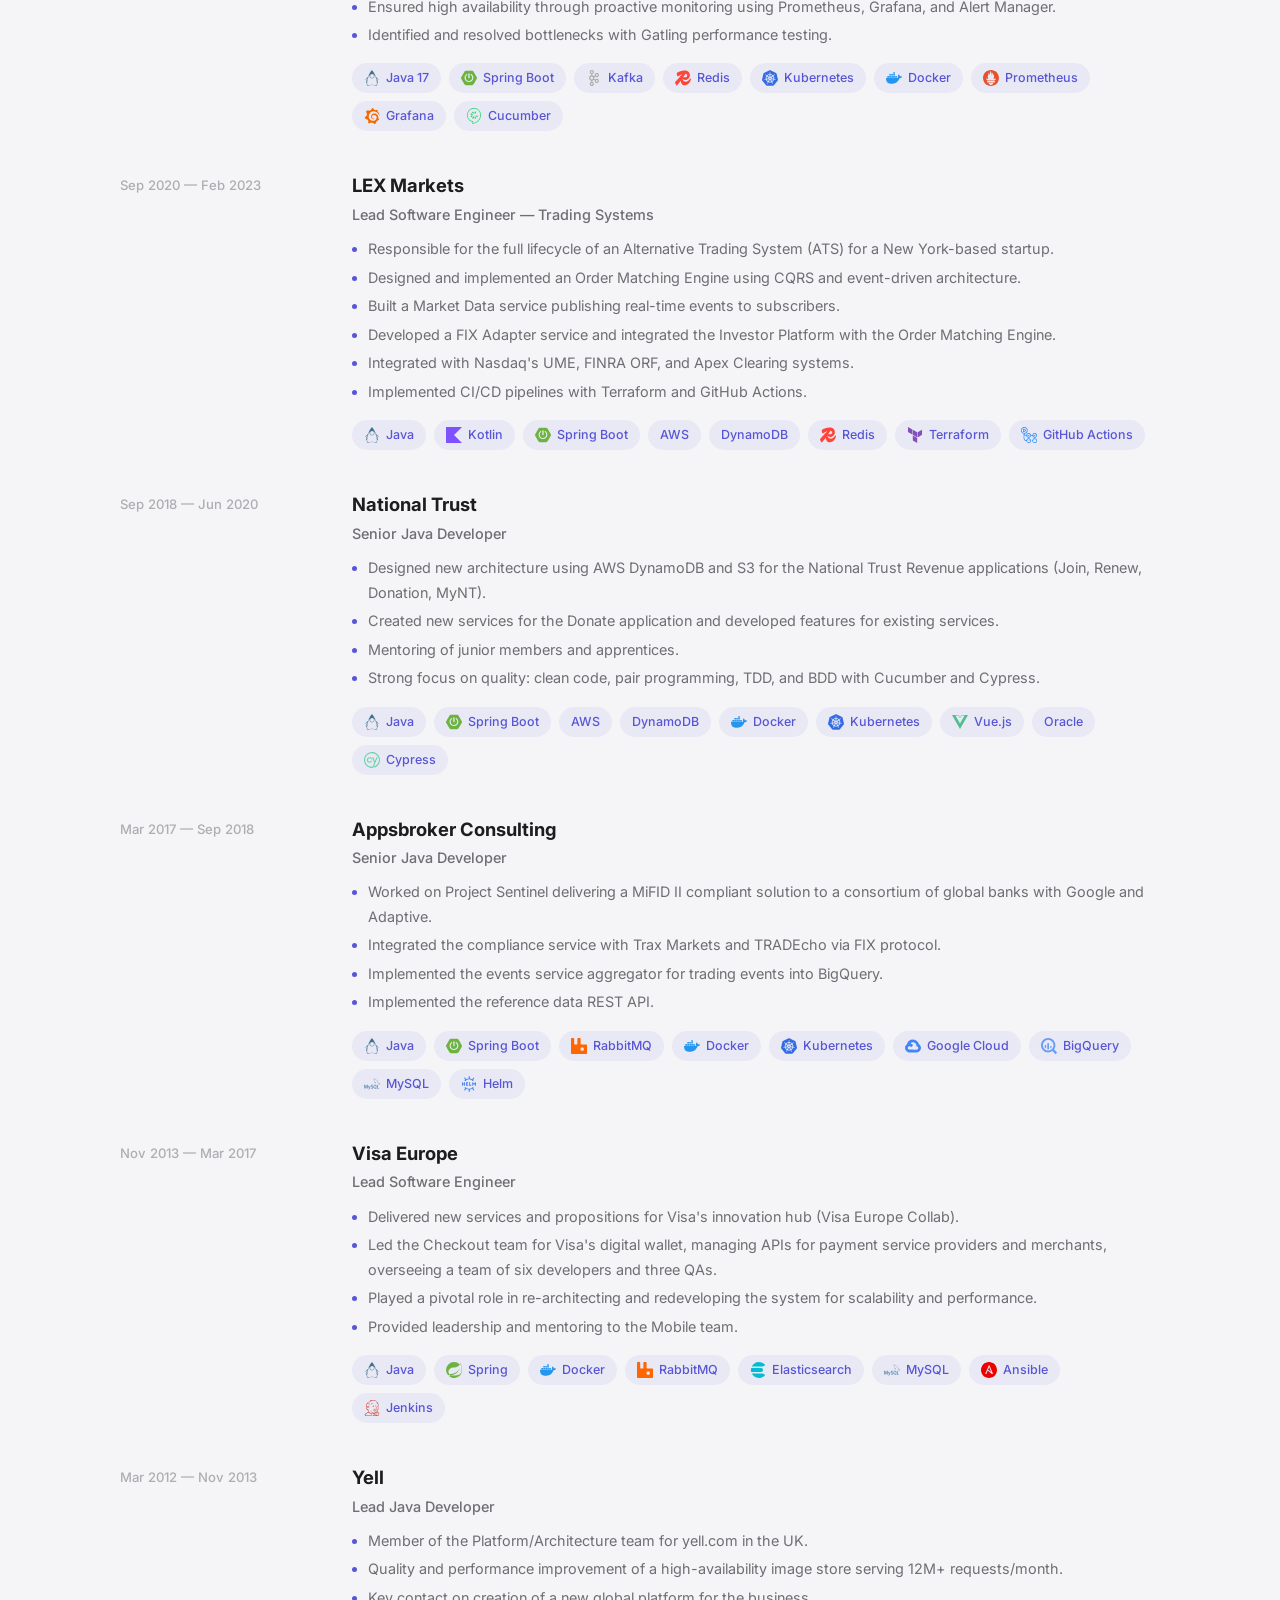
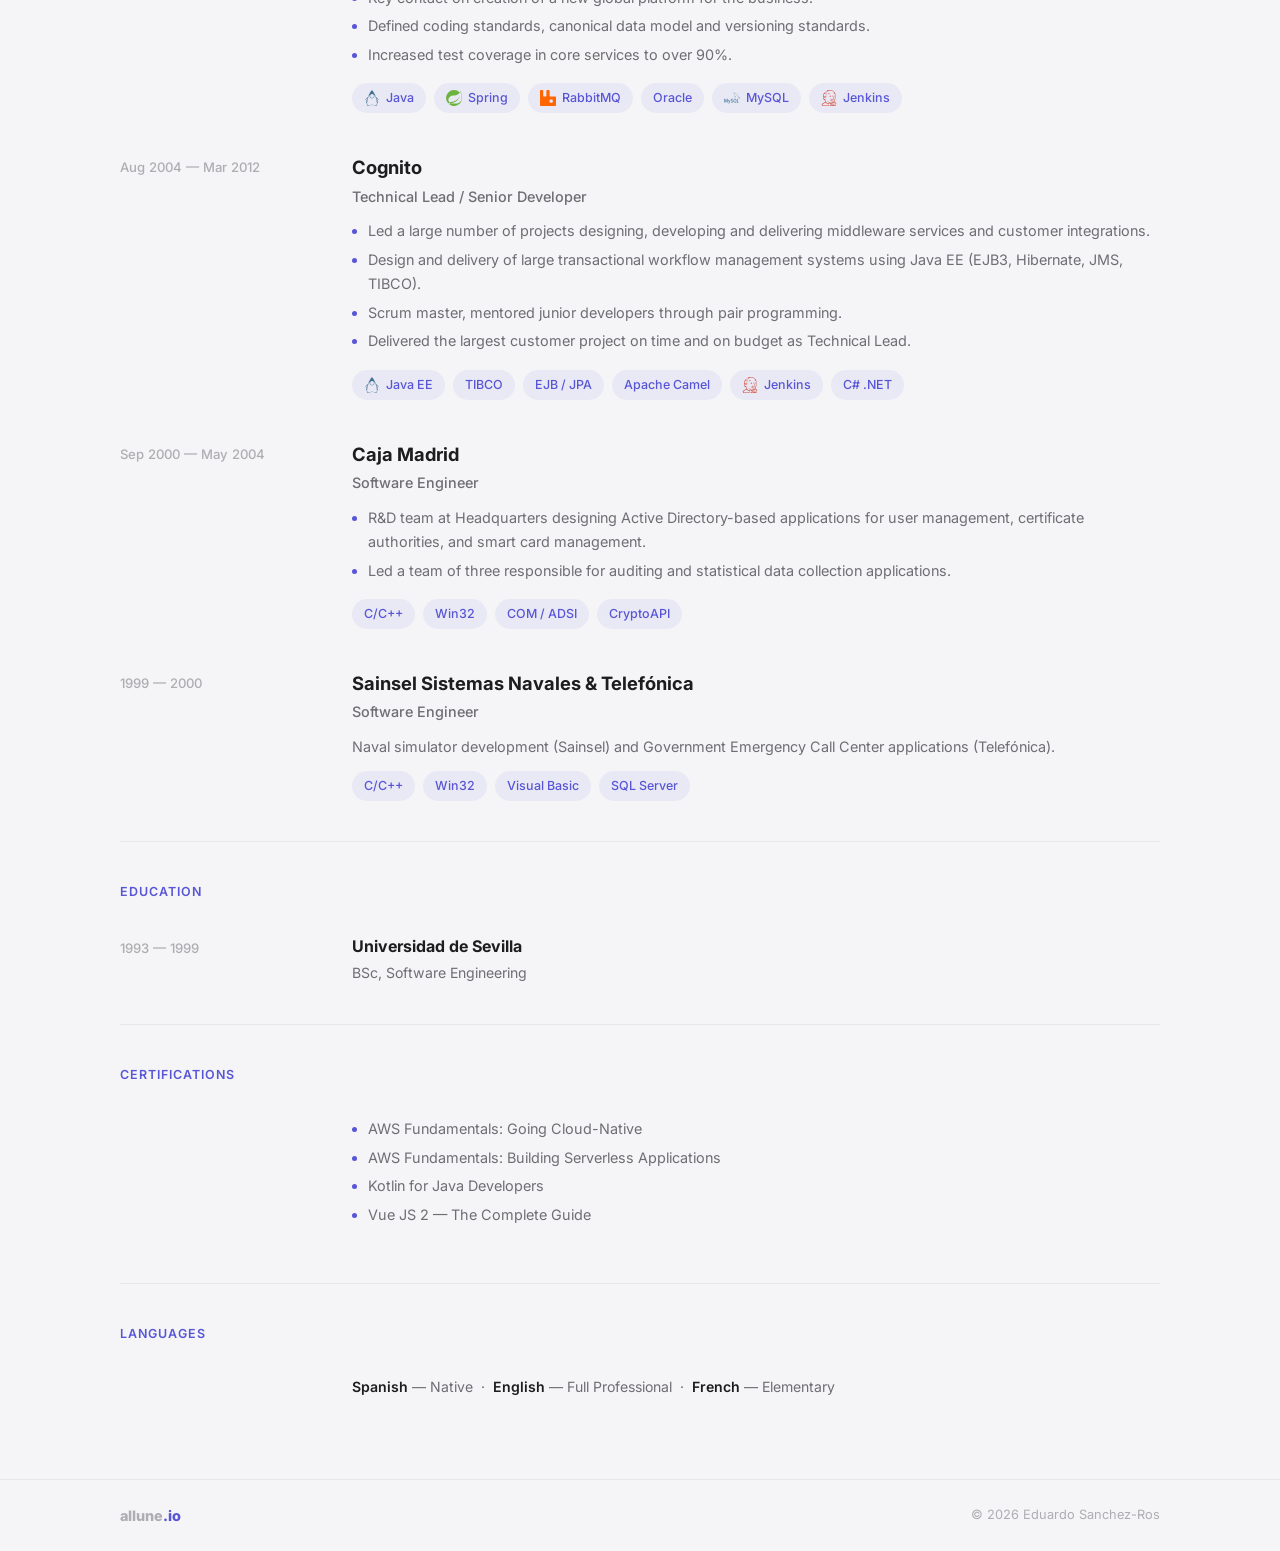
==== commit fc3c3622: "Review CV changes" ====
--- a/cv.html
+++ b/cv.html
@@ -67,7 +67,7 @@
 						cloud-native infrastructure and intelligent data-driven components.
 					</p>
 					<p>
-						My engineering style is grounded in Hexagonal Architecture, Domain-Driven Design,
+						My engineering style is grounded in Domain-Driven Design,
 						Test-Driven Development and Clean Code principles, ensuring solutions are
 						resilient, maintainable and aligned with business outcomes.
 					</p>
@@ -87,7 +87,8 @@
 					<p class="cv-entry-role">Lead Software Engineer / Head ATS Engineer</p>
 					<ul>
 						<li>Led development of the matching engine powering Monark's secondary trading platform, ensuring compliance, performance, and scalability.</li>
-						<li>Assisted the primary offerings team by contributing to their API development, delivering incremental features.</li>
+						<li>Led development of the back-office platform for positions, lot and lot allocation, settlement for communicating with Transfer Agents, and Omnibus for Registered Funds.</li>
+						<li>Contributed to the primary offerings platform, including SPV and Pre-IPO offerings, by delivering API features and incremental enhancements.</li>
 						<li>Integrated with FINRA ORF, Apex Clearing, and nTier for CAT reporting. Also integrated with UMS (Nasdaq's matching engine) for trade execution.</li>
 						<li>Collaborated with product and legal teams to align platform capabilities with regulatory frameworks.</li>
 						<li>Building integrations with third-party data providers such as Yahoo Finance and Sacra to enrich private market data.</li>
@@ -96,11 +97,10 @@
 						<span class="cv-tech-badge"><img src="icons/openjdk.svg" alt=""> Java 21</span>
 						<span class="cv-tech-badge"><img src="icons/springboot.svg" alt=""> Spring Boot</span>
 						<span class="cv-tech-badge"><img src="icons/docker.svg" alt=""> Docker</span>
-						<span class="cv-tech-badge"><img src="icons/kubernetes.svg" alt=""> Kubernetes</span>
 						<span class="cv-tech-badge">AWS</span>
 						<span class="cv-tech-badge"><img src="icons/postgresql.svg" alt=""> PostgreSQL</span>
 						<span class="cv-tech-badge"><img src="icons/redis.svg" alt=""> Redis</span>
-						<span class="cv-tech-badge"><img src="icons/terraform.svg" alt=""> Terraform</span>
+						<span class="cv-tech-badge">NATS JetStream</span>
 						<span class="cv-tech-badge"><img src="icons/githubactions.svg" alt=""> GitHub Actions</span>
 					</div>
 				</div>
@@ -135,7 +135,7 @@
 					<p class="cv-entry-role">Senior Software Engineer</p>
 					<ul>
 						<li>Redeveloped the Bookmarking Service, a high-traffic system handling up to 2,500 req/s, using Java 17 and Spring Boot.</li>
-						<li>Built and deployed services on Kubernetes, leveraging Kafka for event-driven processing and Cassandra for scalable storage.</li>
+						<li>Built and deployed services on Kubernetes, leveraging Kafka for event-driven processing and scalable storage.</li>
 						<li>Contributed to the modernisation of a core database-backed service for storing critical user activity.</li>
 						<li>Ensured high availability through proactive monitoring using Prometheus, Grafana, and Alert Manager.</li>
 						<li>Identified and resolved bottlenecks with Gatling performance testing.</li>
@@ -144,7 +144,6 @@
 						<span class="cv-tech-badge"><img src="icons/openjdk.svg" alt=""> Java 17</span>
 						<span class="cv-tech-badge"><img src="icons/springboot.svg" alt=""> Spring Boot</span>
 						<span class="cv-tech-badge"><img src="icons/apachekafka.svg" alt=""> Kafka</span>
-						<span class="cv-tech-badge"><img src="icons/apachecassandra.svg" alt=""> Cassandra</span>
 						<span class="cv-tech-badge"><img src="icons/redis.svg" alt=""> Redis</span>
 						<span class="cv-tech-badge"><img src="icons/kubernetes.svg" alt=""> Kubernetes</span>
 						<span class="cv-tech-badge"><img src="icons/docker.svg" alt=""> Docker</span>
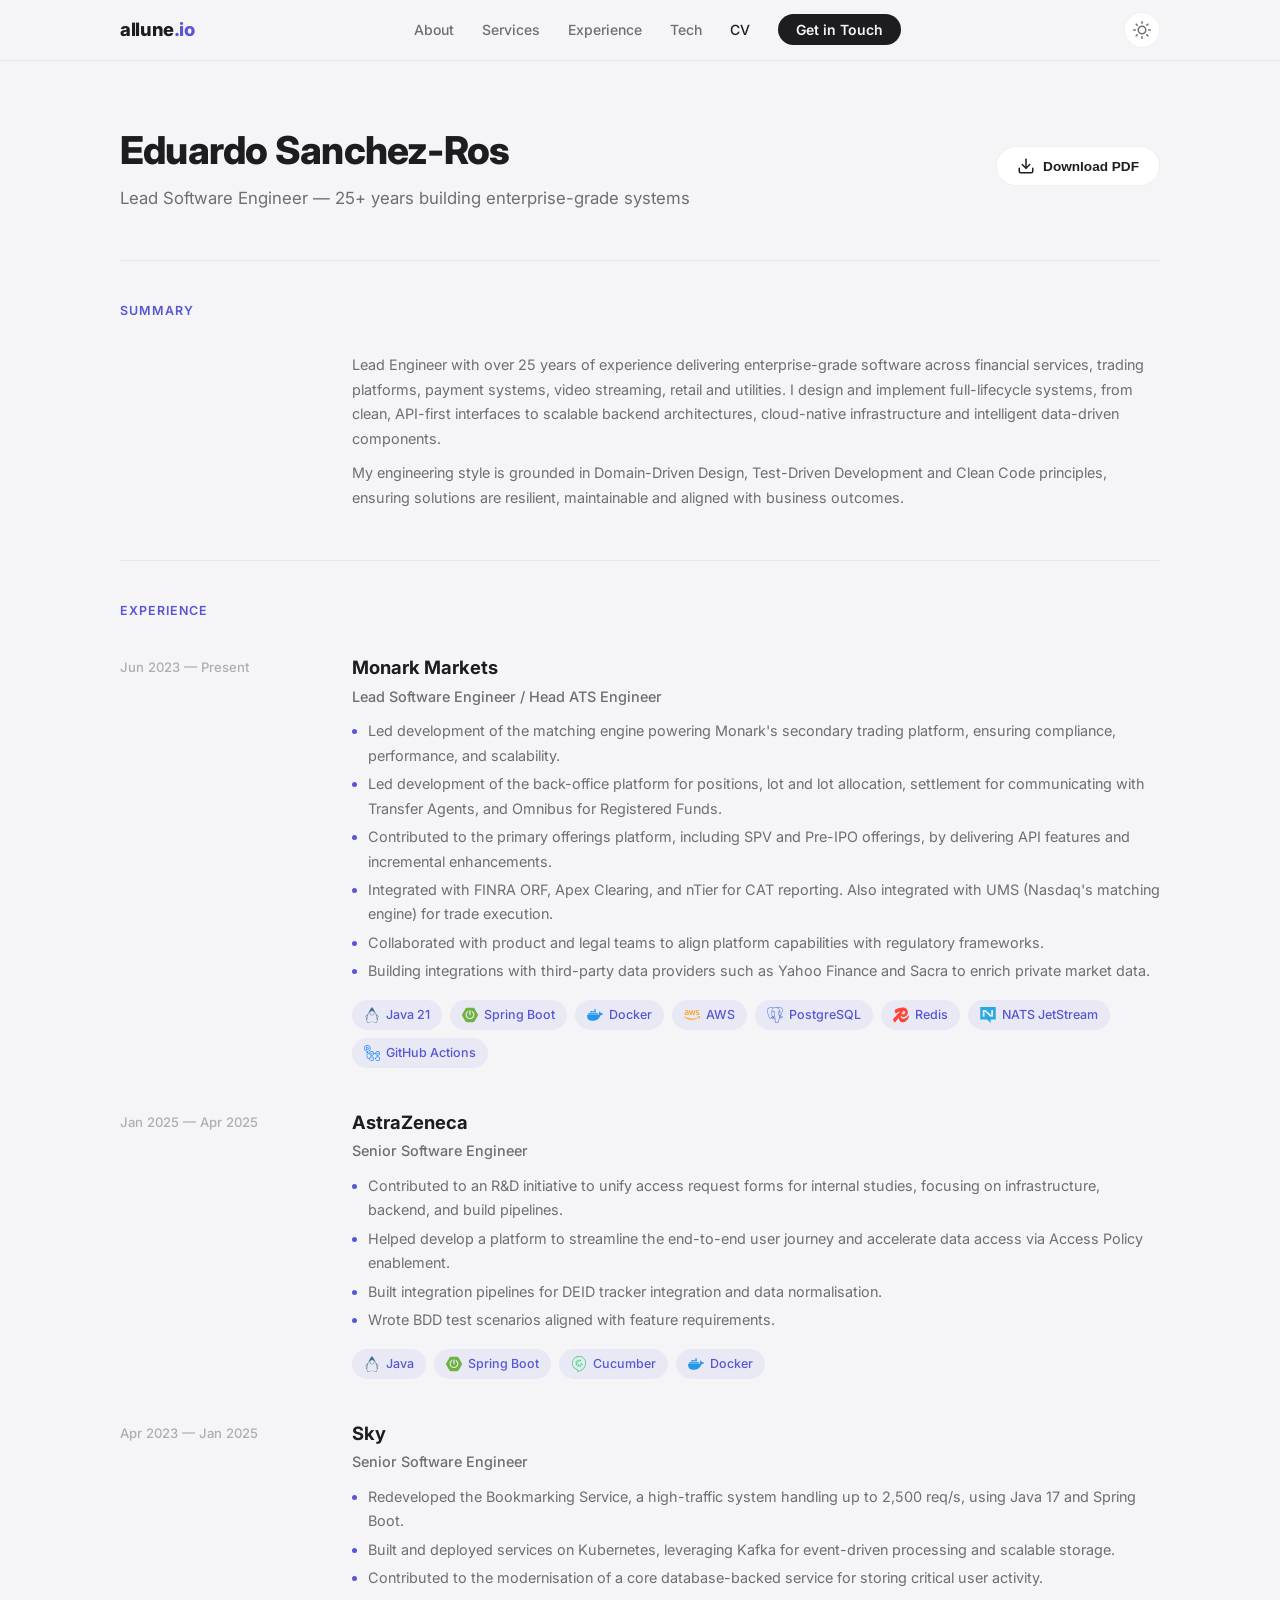
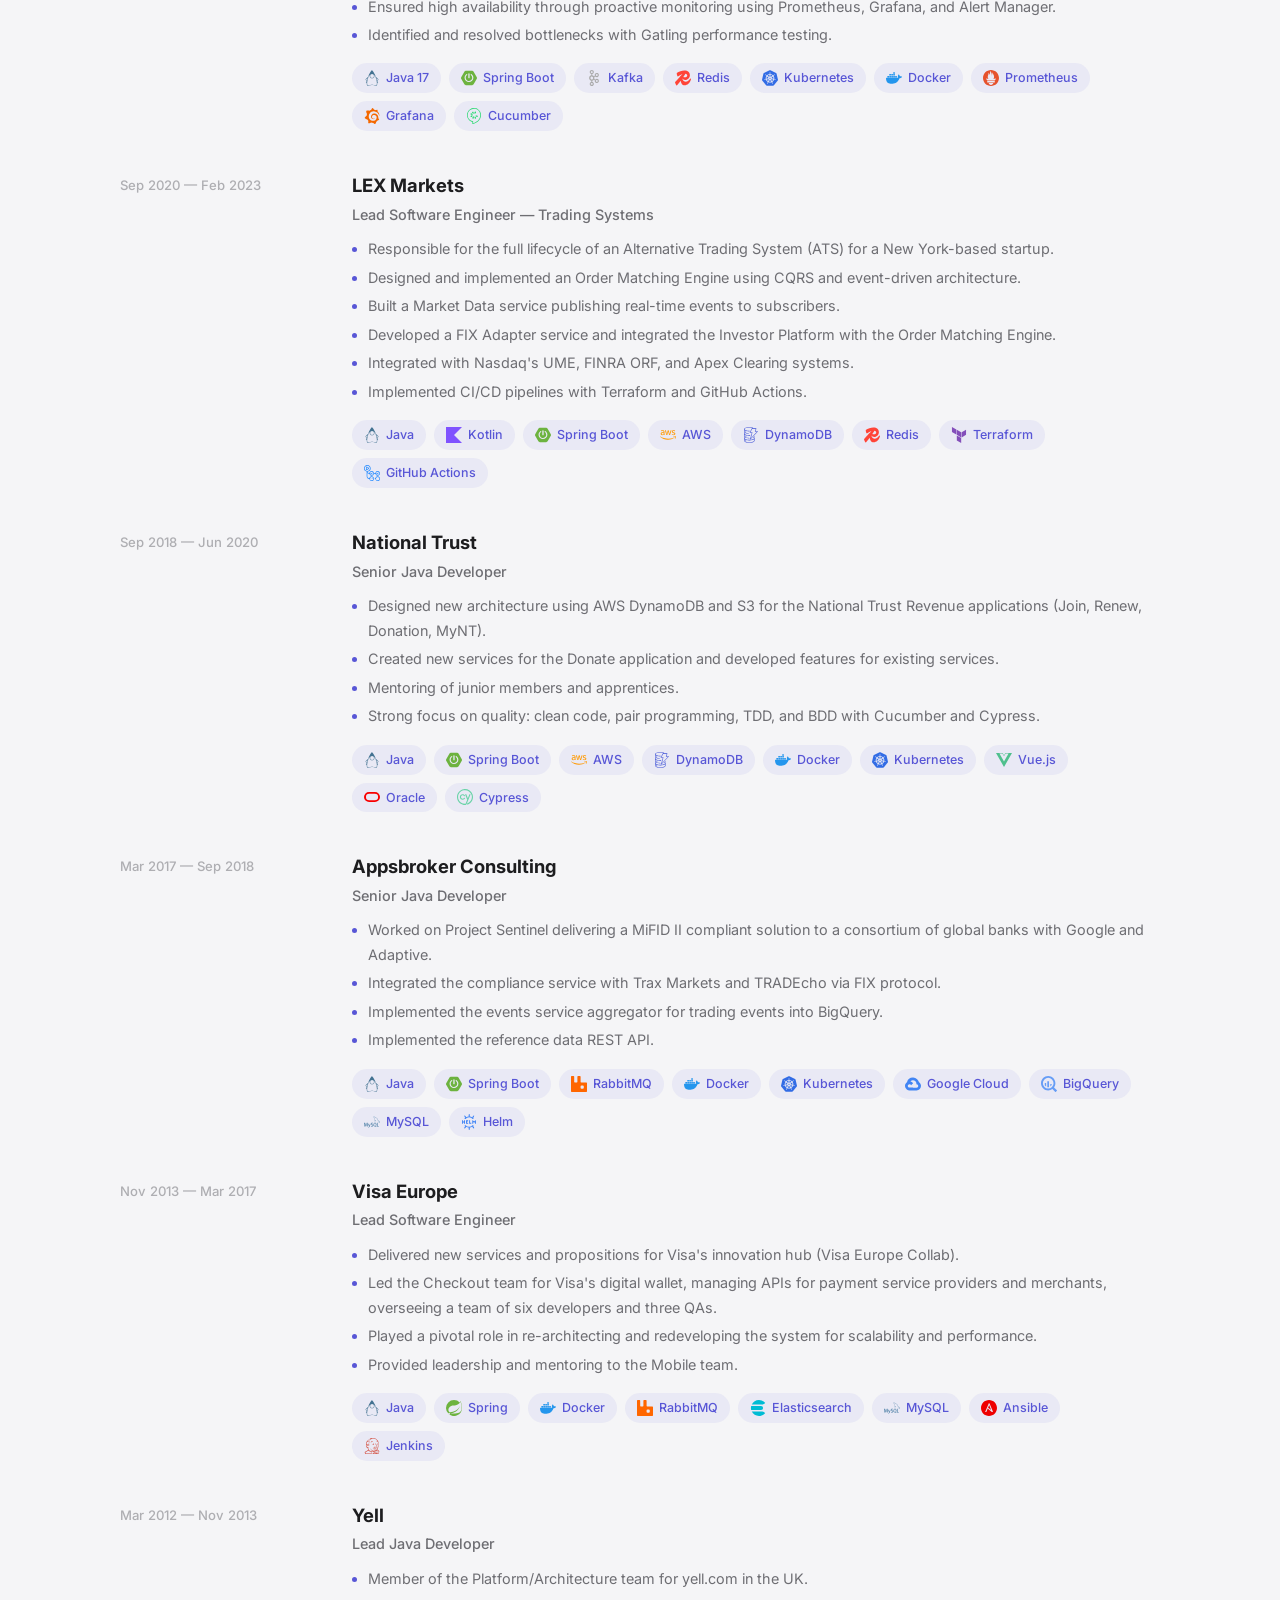
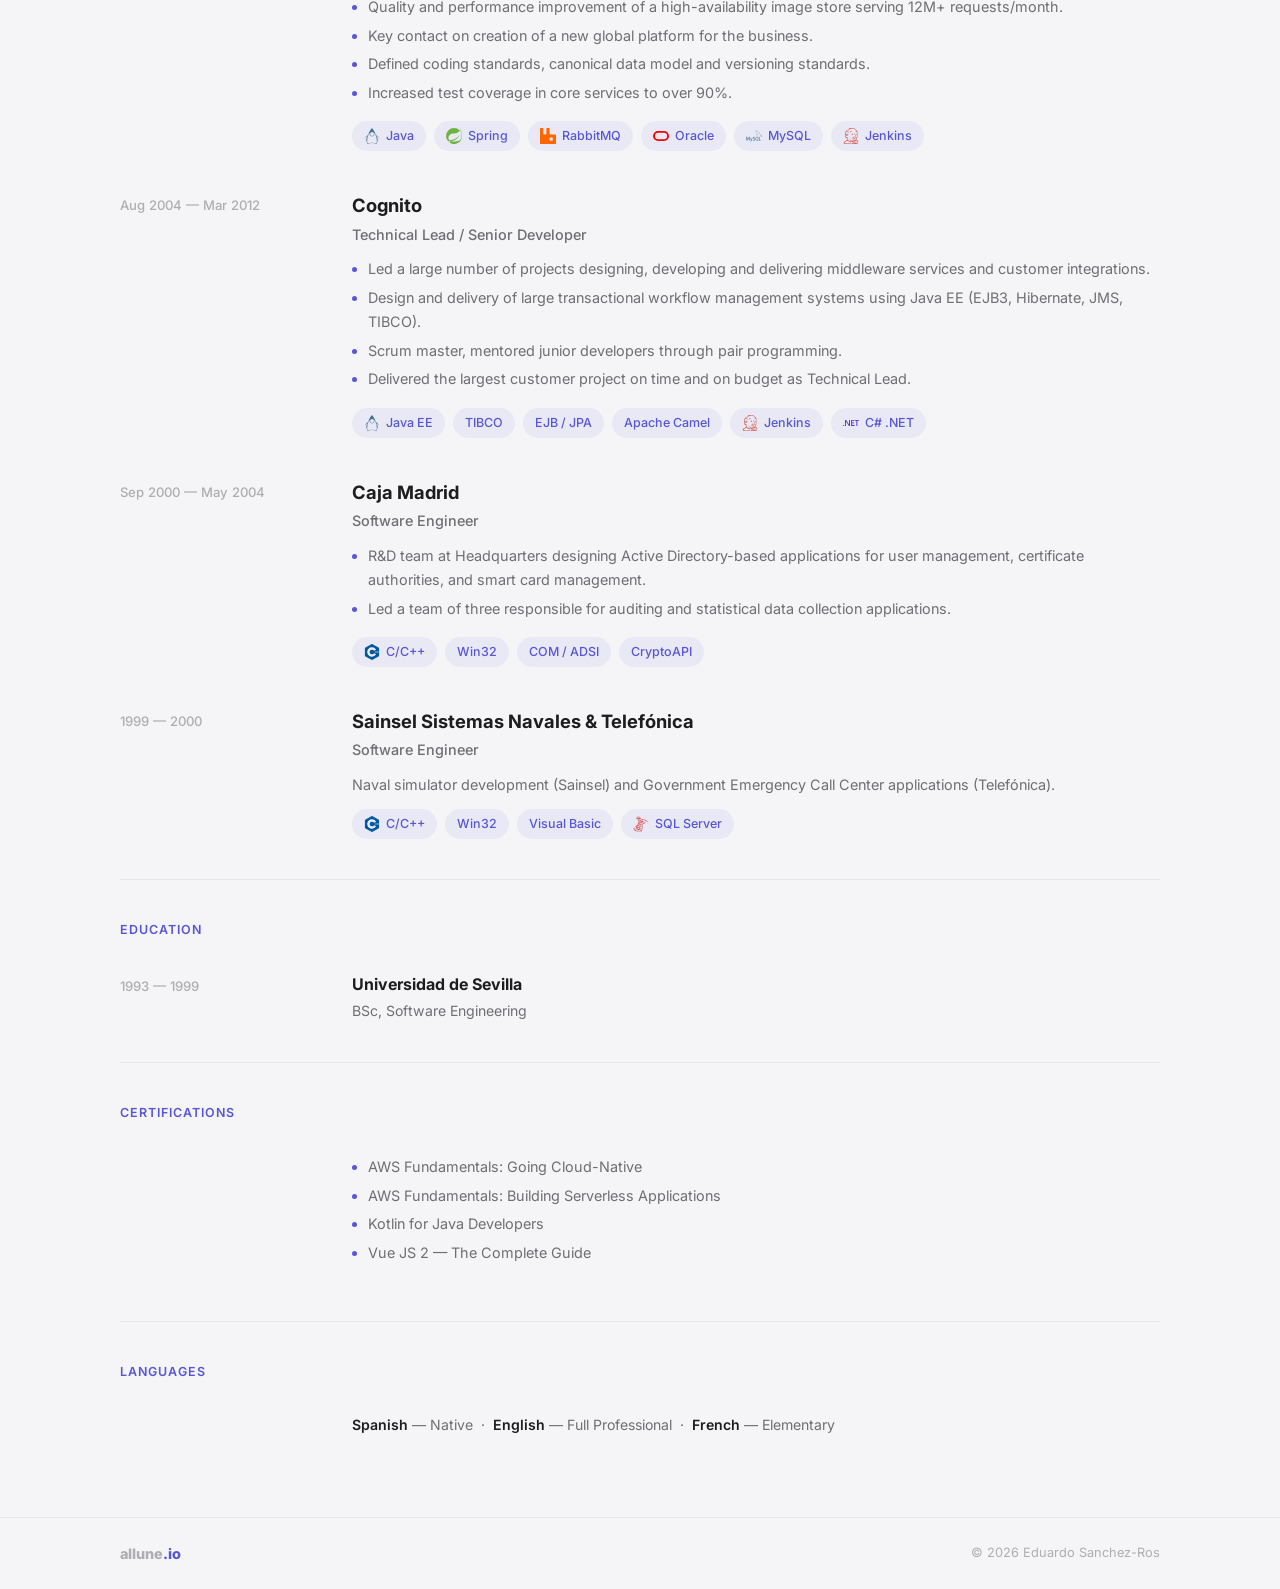
==== commit 7f740a45: "Added missing icons" ====
--- a/cv.html
+++ b/cv.html
@@ -97,10 +97,10 @@
 						<span class="cv-tech-badge"><img src="icons/openjdk.svg" alt=""> Java 21</span>
 						<span class="cv-tech-badge"><img src="icons/springboot.svg" alt=""> Spring Boot</span>
 						<span class="cv-tech-badge"><img src="icons/docker.svg" alt=""> Docker</span>
-						<span class="cv-tech-badge">AWS</span>
+						<span class="cv-tech-badge"><img src="icons/aws.svg" alt=""> AWS</span>
 						<span class="cv-tech-badge"><img src="icons/postgresql.svg" alt=""> PostgreSQL</span>
 						<span class="cv-tech-badge"><img src="icons/redis.svg" alt=""> Redis</span>
-						<span class="cv-tech-badge">NATS JetStream</span>
+						<span class="cv-tech-badge"><img src="icons/nats.svg" alt=""> NATS JetStream</span>
 						<span class="cv-tech-badge"><img src="icons/githubactions.svg" alt=""> GitHub Actions</span>
 					</div>
 				</div>
@@ -172,8 +172,8 @@
 						<span class="cv-tech-badge"><img src="icons/openjdk.svg" alt=""> Java</span>
 						<span class="cv-tech-badge"><img src="icons/kotlin.svg" alt=""> Kotlin</span>
 						<span class="cv-tech-badge"><img src="icons/springboot.svg" alt=""> Spring Boot</span>
-						<span class="cv-tech-badge">AWS</span>
-						<span class="cv-tech-badge">DynamoDB</span>
+						<span class="cv-tech-badge"><img src="icons/aws.svg" alt=""> AWS</span>
+						<span class="cv-tech-badge"><img src="icons/dynamodb.svg" alt=""> DynamoDB</span>
 						<span class="cv-tech-badge"><img src="icons/redis.svg" alt=""> Redis</span>
 						<span class="cv-tech-badge"><img src="icons/terraform.svg" alt=""> Terraform</span>
 						<span class="cv-tech-badge"><img src="icons/githubactions.svg" alt=""> GitHub Actions</span>
@@ -196,12 +196,12 @@
 					<div class="cv-tech-badges">
 						<span class="cv-tech-badge"><img src="icons/openjdk.svg" alt=""> Java</span>
 						<span class="cv-tech-badge"><img src="icons/springboot.svg" alt=""> Spring Boot</span>
-						<span class="cv-tech-badge">AWS</span>
-						<span class="cv-tech-badge">DynamoDB</span>
+						<span class="cv-tech-badge"><img src="icons/aws.svg" alt=""> AWS</span>
+						<span class="cv-tech-badge"><img src="icons/dynamodb.svg" alt=""> DynamoDB</span>
 						<span class="cv-tech-badge"><img src="icons/docker.svg" alt=""> Docker</span>
 						<span class="cv-tech-badge"><img src="icons/kubernetes.svg" alt=""> Kubernetes</span>
 						<span class="cv-tech-badge"><img src="icons/vuedotjs.svg" alt=""> Vue.js</span>
-						<span class="cv-tech-badge">Oracle</span>
+						<span class="cv-tech-badge"><img src="icons/oracle.svg" alt=""> Oracle</span>
 						<span class="cv-tech-badge"><img src="icons/cypress.svg" alt=""> Cypress</span>
 					</div>
 				</div>
@@ -275,7 +275,7 @@
 						<span class="cv-tech-badge"><img src="icons/openjdk.svg" alt=""> Java</span>
 						<span class="cv-tech-badge"><img src="icons/spring.svg" alt=""> Spring</span>
 						<span class="cv-tech-badge"><img src="icons/rabbitmq.svg" alt=""> RabbitMQ</span>
-						<span class="cv-tech-badge">Oracle</span>
+						<span class="cv-tech-badge"><img src="icons/oracle.svg" alt=""> Oracle</span>
 						<span class="cv-tech-badge"><img src="icons/mysql.svg" alt=""> MySQL</span>
 						<span class="cv-tech-badge"><img src="icons/jenkins.svg" alt=""> Jenkins</span>
 					</div>
@@ -300,7 +300,7 @@
 						<span class="cv-tech-badge">EJB / JPA</span>
 						<span class="cv-tech-badge">Apache Camel</span>
 						<span class="cv-tech-badge"><img src="icons/jenkins.svg" alt=""> Jenkins</span>
-						<span class="cv-tech-badge">C# .NET</span>
+						<span class="cv-tech-badge"><img src="icons/dotnet.svg" alt=""> C# .NET</span>
 					</div>
 				</div>
 			</div>
@@ -316,7 +316,7 @@
 						<li>Led a team of three responsible for auditing and statistical data collection applications.</li>
 					</ul>
 					<div class="cv-tech-badges">
-						<span class="cv-tech-badge">C/C++</span>
+						<span class="cv-tech-badge"><img src="icons/cplusplus.svg" alt=""> C/C++</span>
 						<span class="cv-tech-badge">Win32</span>
 						<span class="cv-tech-badge">COM / ADSI</span>
 						<span class="cv-tech-badge">CryptoAPI</span>
@@ -334,10 +334,10 @@
 						Naval simulator development (Sainsel) and Government Emergency Call Center applications (Telef&oacute;nica).
 					</p>
 					<div class="cv-tech-badges">
-						<span class="cv-tech-badge">C/C++</span>
+						<span class="cv-tech-badge"><img src="icons/cplusplus.svg" alt=""> C/C++</span>
 						<span class="cv-tech-badge">Win32</span>
 						<span class="cv-tech-badge">Visual Basic</span>
-						<span class="cv-tech-badge">SQL Server</span>
+						<span class="cv-tech-badge"><img src="icons/sqlserver.svg" alt=""> SQL Server</span>
 					</div>
 				</div>
 			</div>
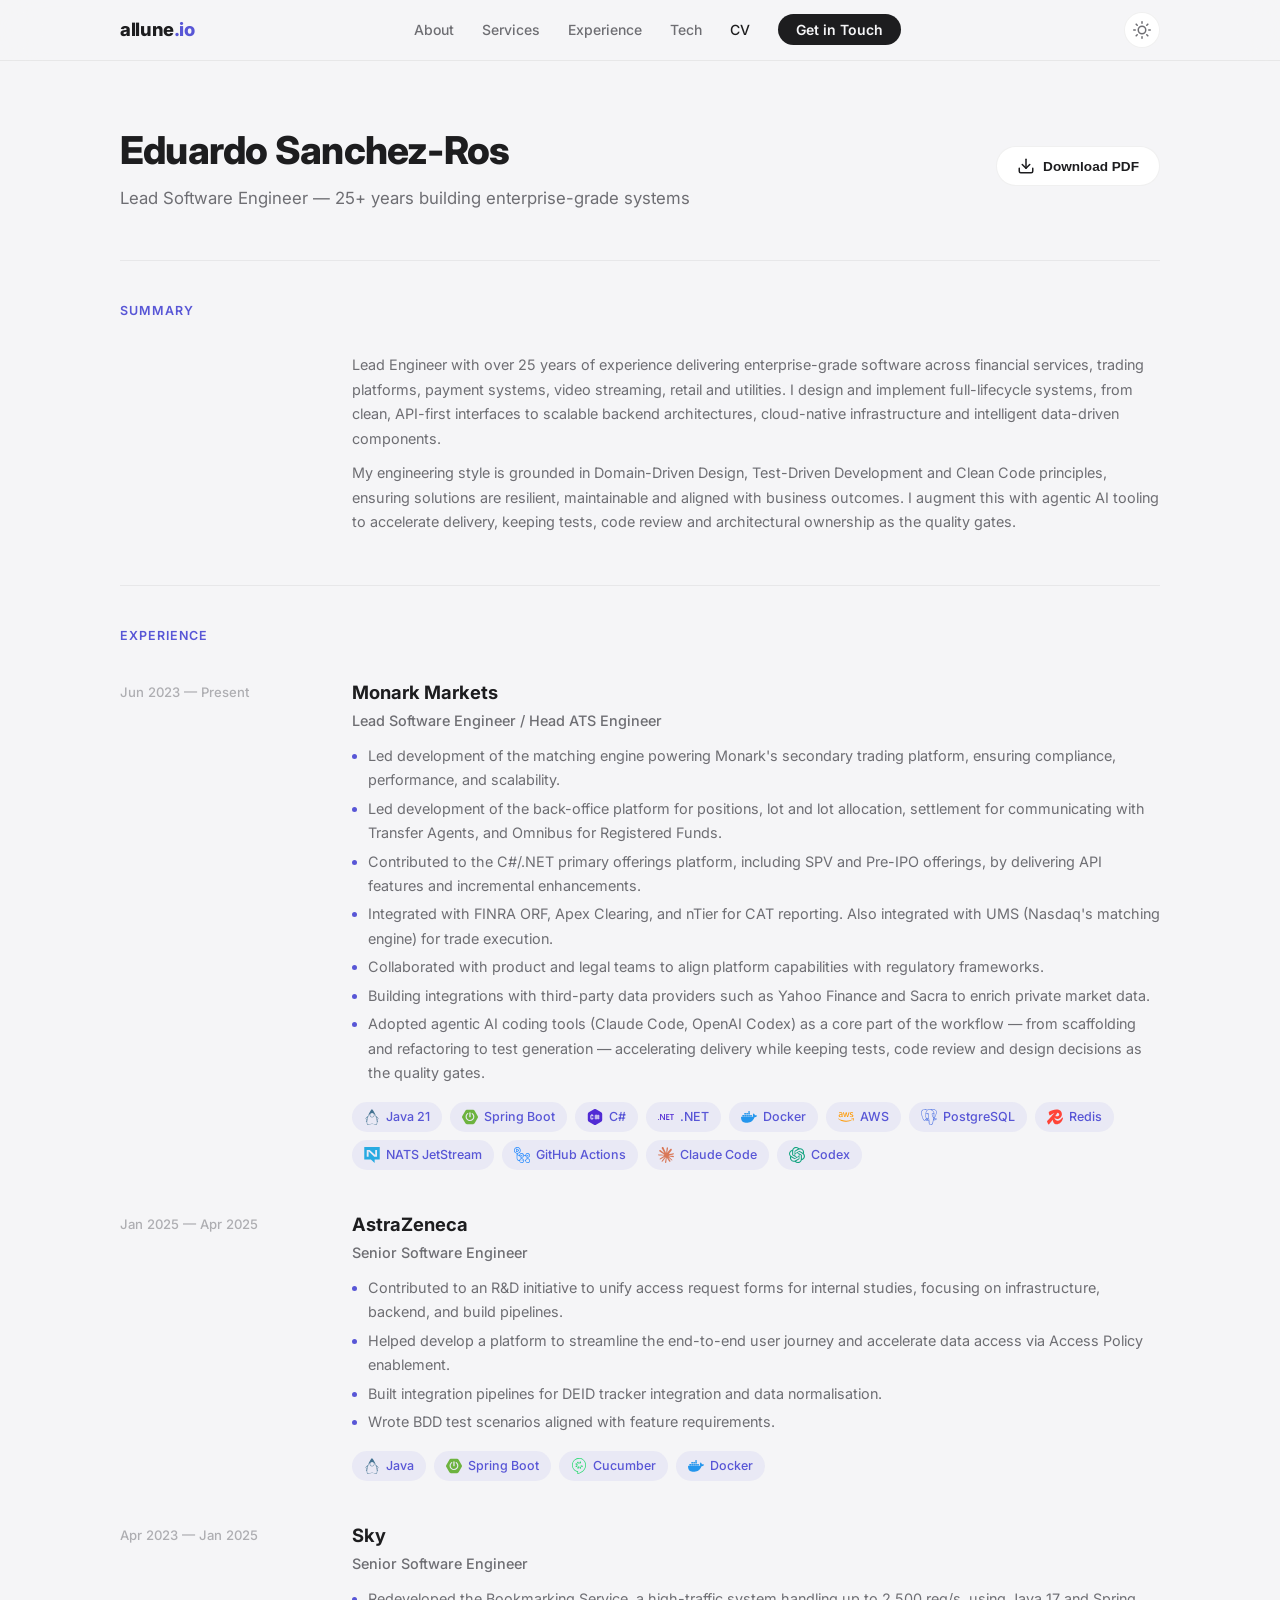
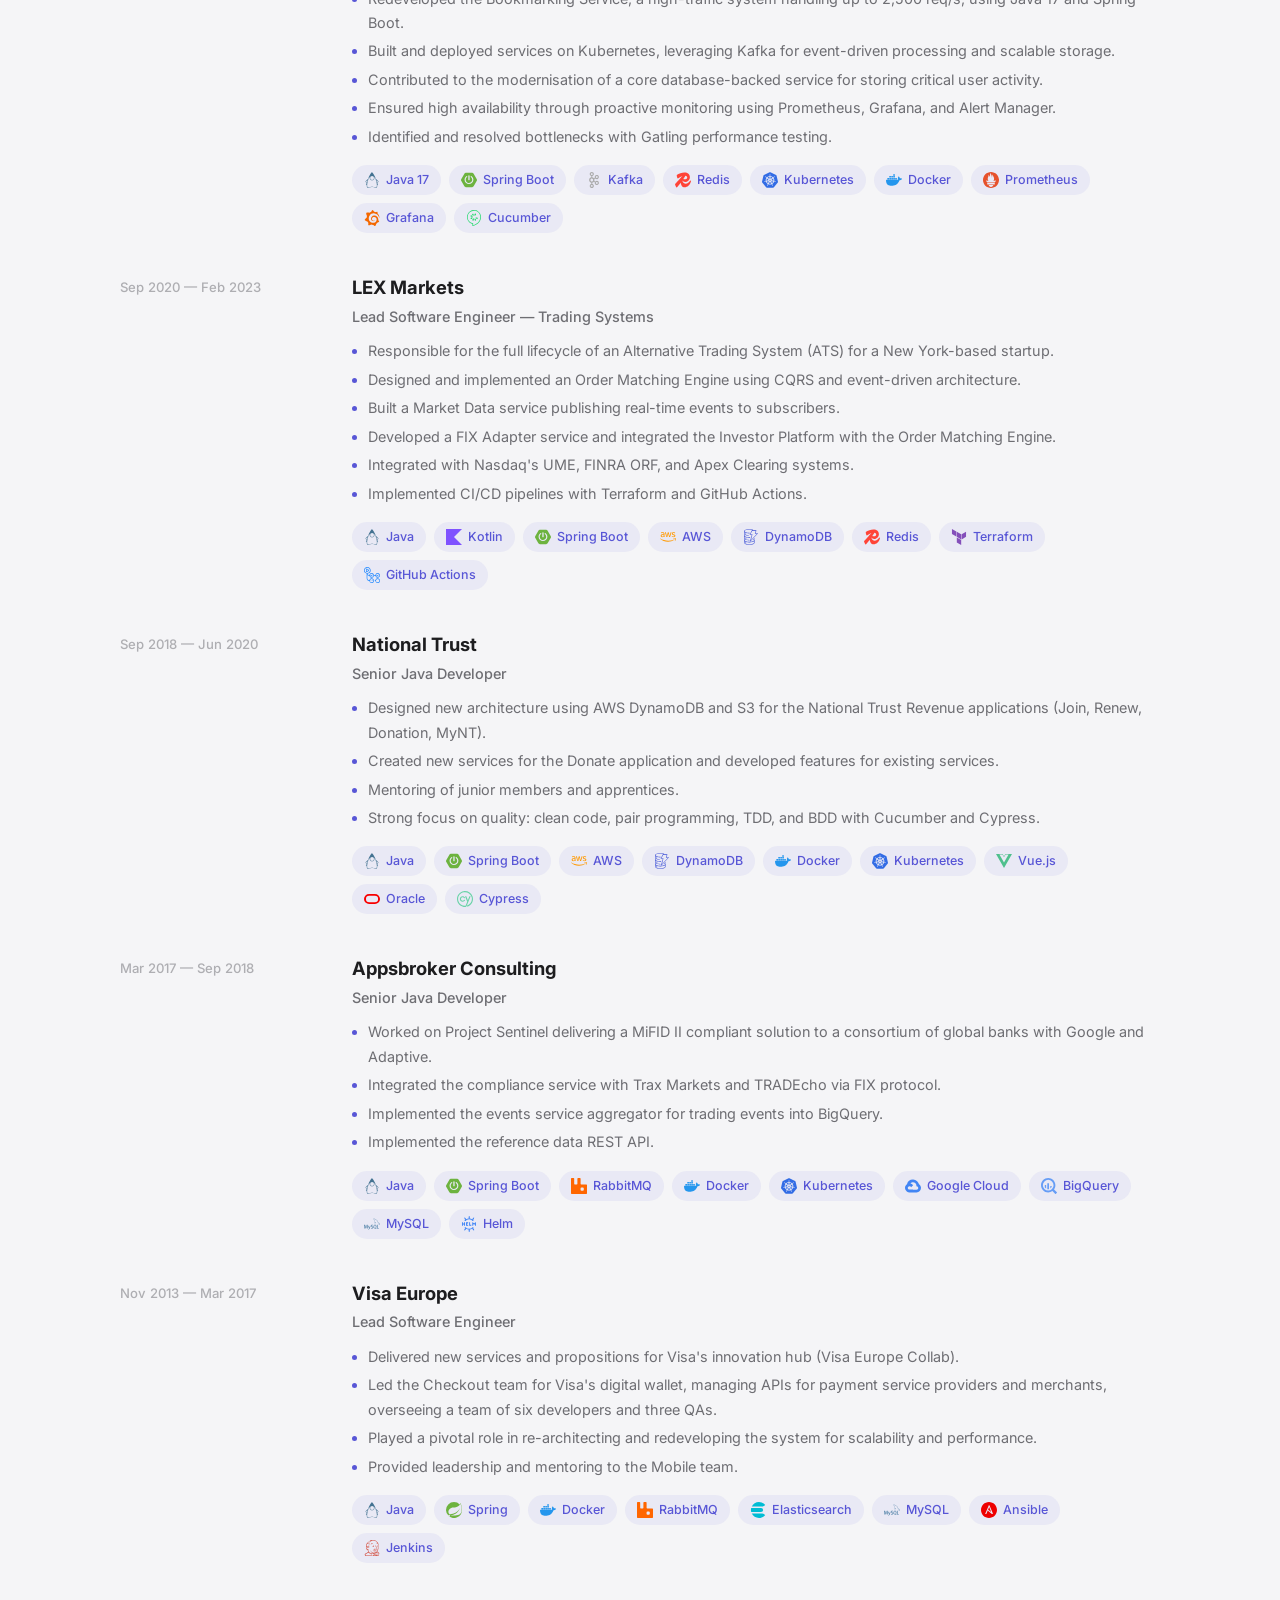
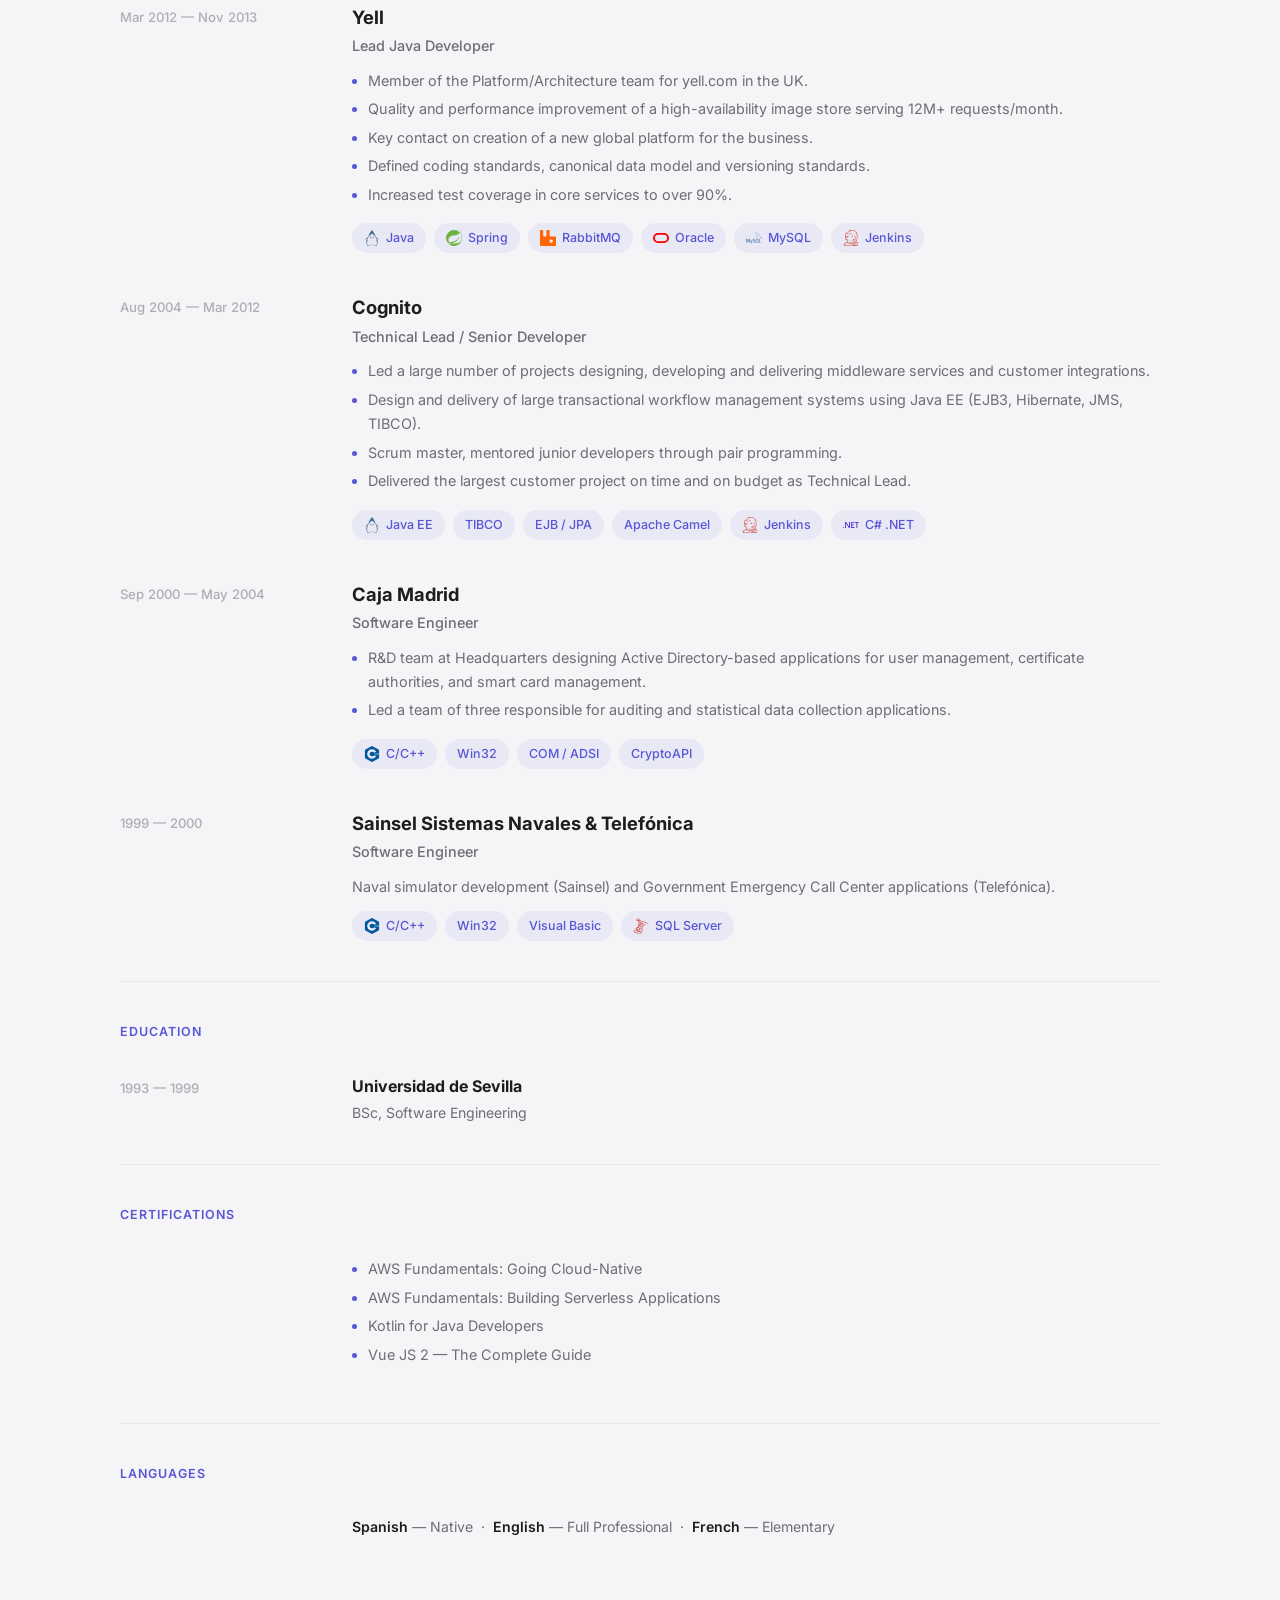
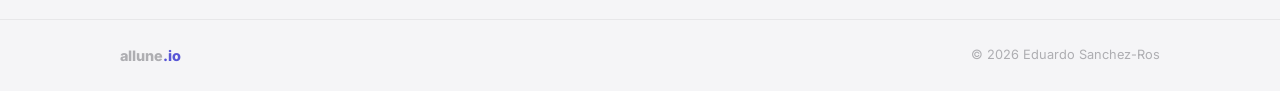
==== commit 24b3e6f7: "Added AI experience" ====
--- a/cv.html
+++ b/cv.html
@@ -69,7 +69,9 @@
 					<p>
 						My engineering style is grounded in Domain-Driven Design,
 						Test-Driven Development and Clean Code principles, ensuring solutions are
-						resilient, maintainable and aligned with business outcomes.
+						resilient, maintainable and aligned with business outcomes. I augment this
+						with agentic AI tooling to accelerate delivery, keeping tests, code review
+						and architectural ownership as the quality gates.
 					</p>
 				</div>
 			</div>
@@ -88,20 +90,25 @@
 					<ul>
 						<li>Led development of the matching engine powering Monark's secondary trading platform, ensuring compliance, performance, and scalability.</li>
 						<li>Led development of the back-office platform for positions, lot and lot allocation, settlement for communicating with Transfer Agents, and Omnibus for Registered Funds.</li>
-						<li>Contributed to the primary offerings platform, including SPV and Pre-IPO offerings, by delivering API features and incremental enhancements.</li>
+						<li>Contributed to the C#/.NET primary offerings platform, including SPV and Pre-IPO offerings, by delivering API features and incremental enhancements.</li>
 						<li>Integrated with FINRA ORF, Apex Clearing, and nTier for CAT reporting. Also integrated with UMS (Nasdaq's matching engine) for trade execution.</li>
 						<li>Collaborated with product and legal teams to align platform capabilities with regulatory frameworks.</li>
 						<li>Building integrations with third-party data providers such as Yahoo Finance and Sacra to enrich private market data.</li>
+						<li>Adopted agentic AI coding tools (Claude Code, OpenAI Codex) as a core part of the workflow &mdash; from scaffolding and refactoring to test generation &mdash; accelerating delivery while keeping tests, code review and design decisions as the quality gates.</li>
 					</ul>
 					<div class="cv-tech-badges">
 						<span class="cv-tech-badge"><img src="icons/openjdk.svg" alt=""> Java 21</span>
 						<span class="cv-tech-badge"><img src="icons/springboot.svg" alt=""> Spring Boot</span>
+						<span class="cv-tech-badge"><img src="icons/csharp.svg" alt=""> C#</span>
+						<span class="cv-tech-badge"><img src="icons/dotnet.svg" alt=""> .NET</span>
 						<span class="cv-tech-badge"><img src="icons/docker.svg" alt=""> Docker</span>
 						<span class="cv-tech-badge"><img src="icons/aws.svg" alt=""> AWS</span>
 						<span class="cv-tech-badge"><img src="icons/postgresql.svg" alt=""> PostgreSQL</span>
 						<span class="cv-tech-badge"><img src="icons/redis.svg" alt=""> Redis</span>
 						<span class="cv-tech-badge"><img src="icons/nats.svg" alt=""> NATS JetStream</span>
 						<span class="cv-tech-badge"><img src="icons/githubactions.svg" alt=""> GitHub Actions</span>
+						<span class="cv-tech-badge"><img src="icons/claude.svg" alt=""> Claude Code</span>
+						<span class="cv-tech-badge"><img src="icons/openai.svg" alt=""> Codex</span>
 					</div>
 				</div>
 			</div>
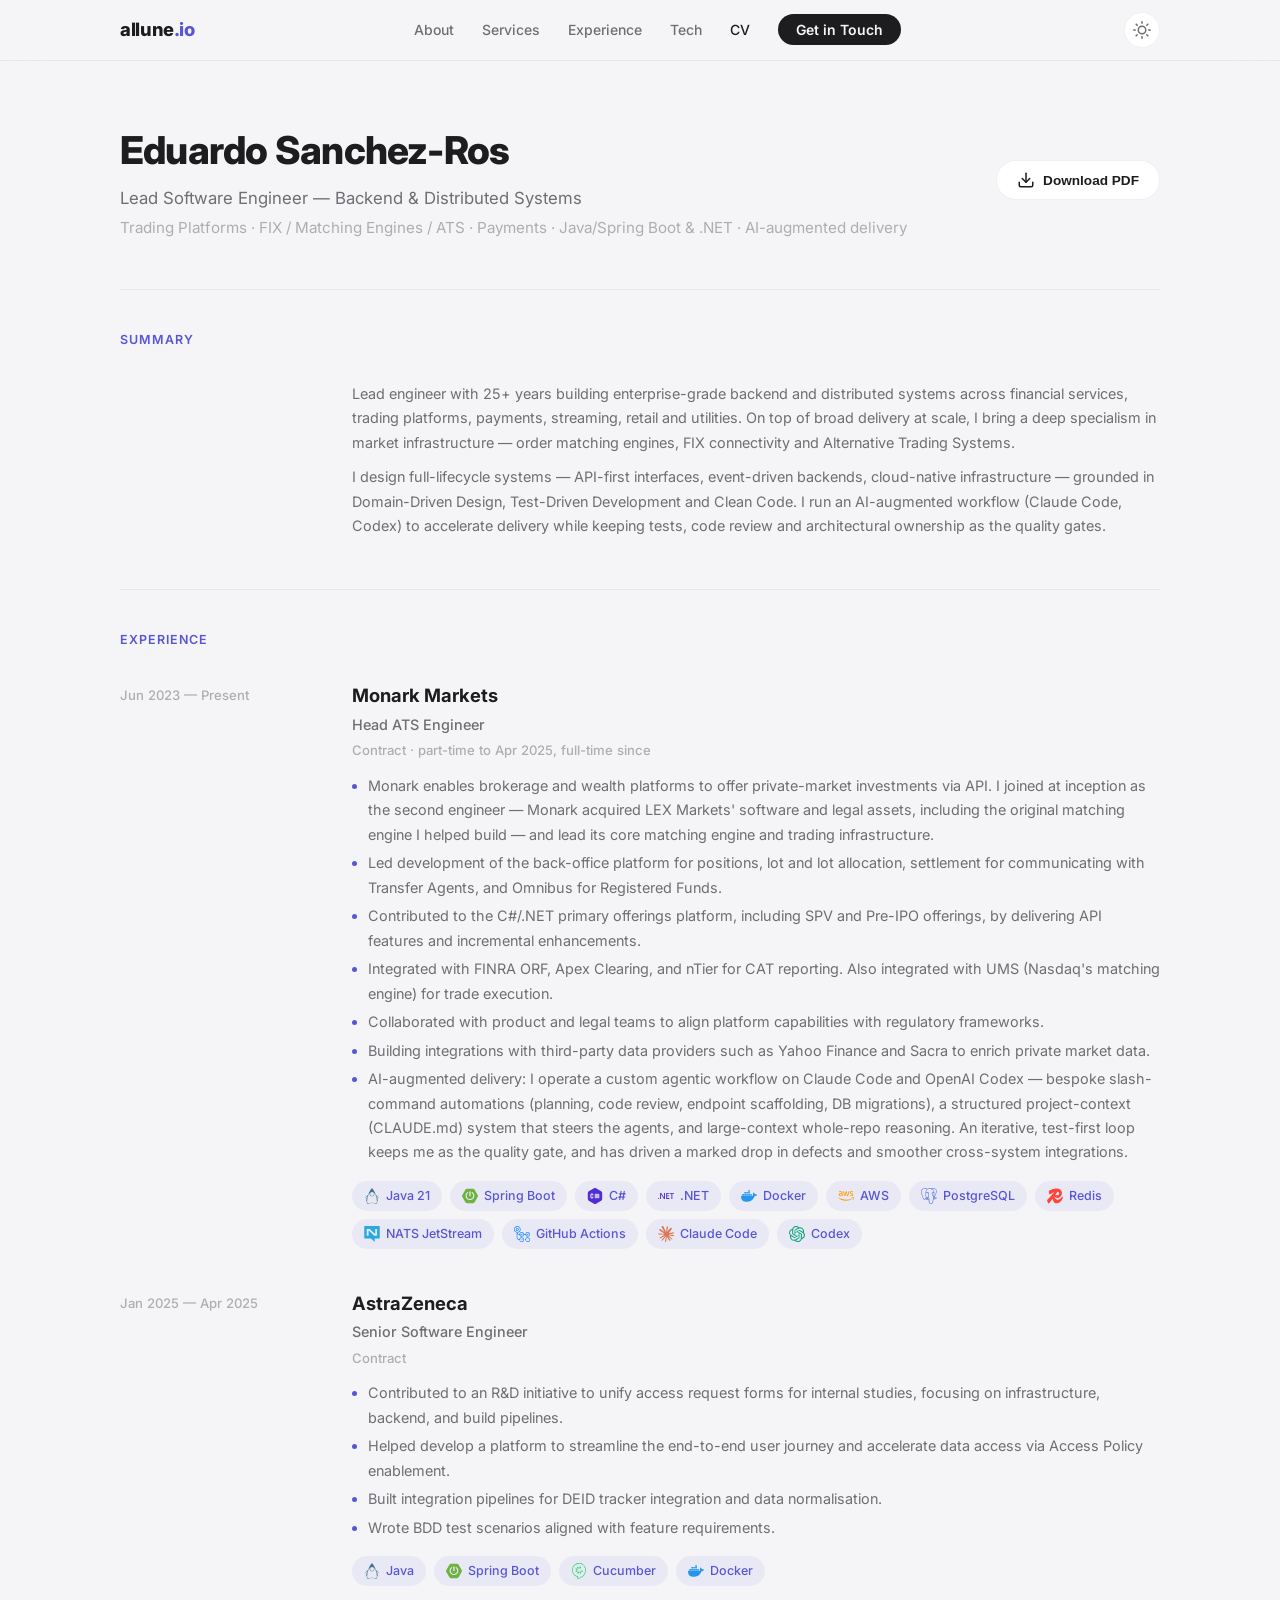
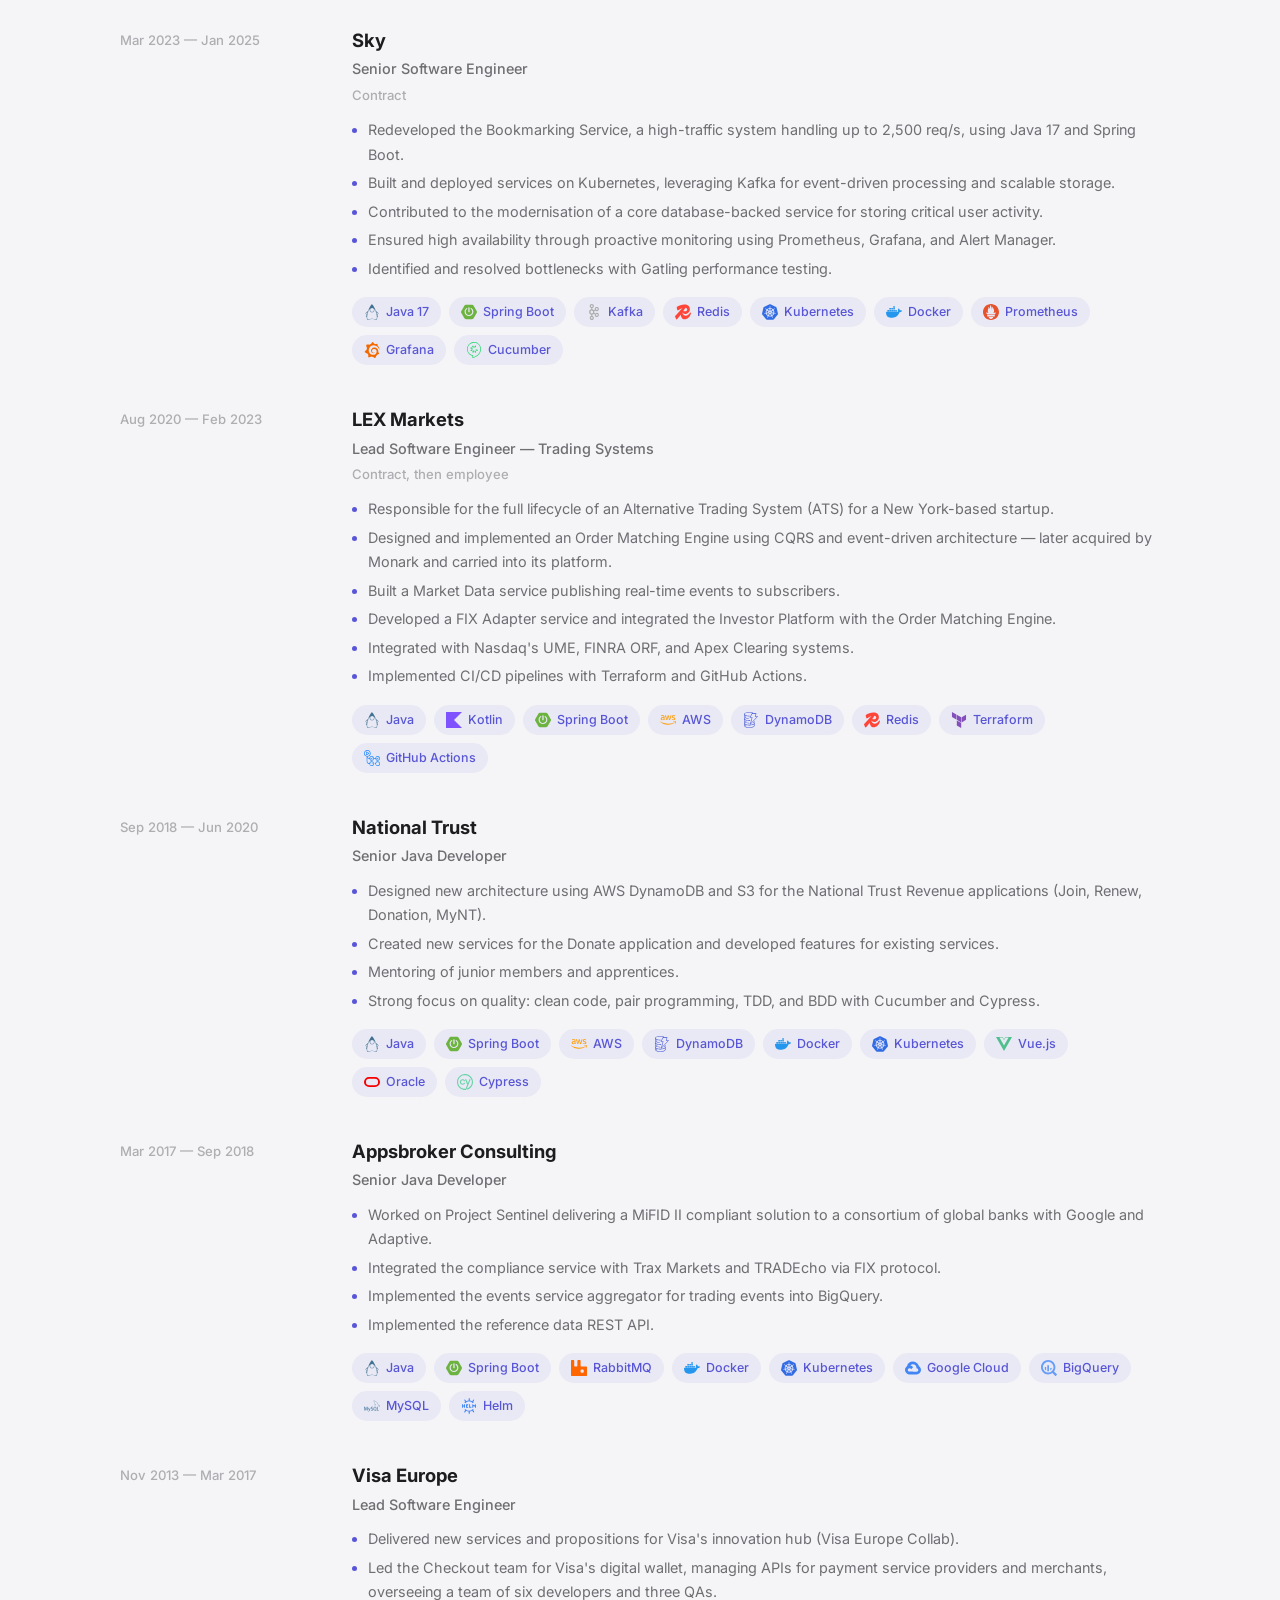
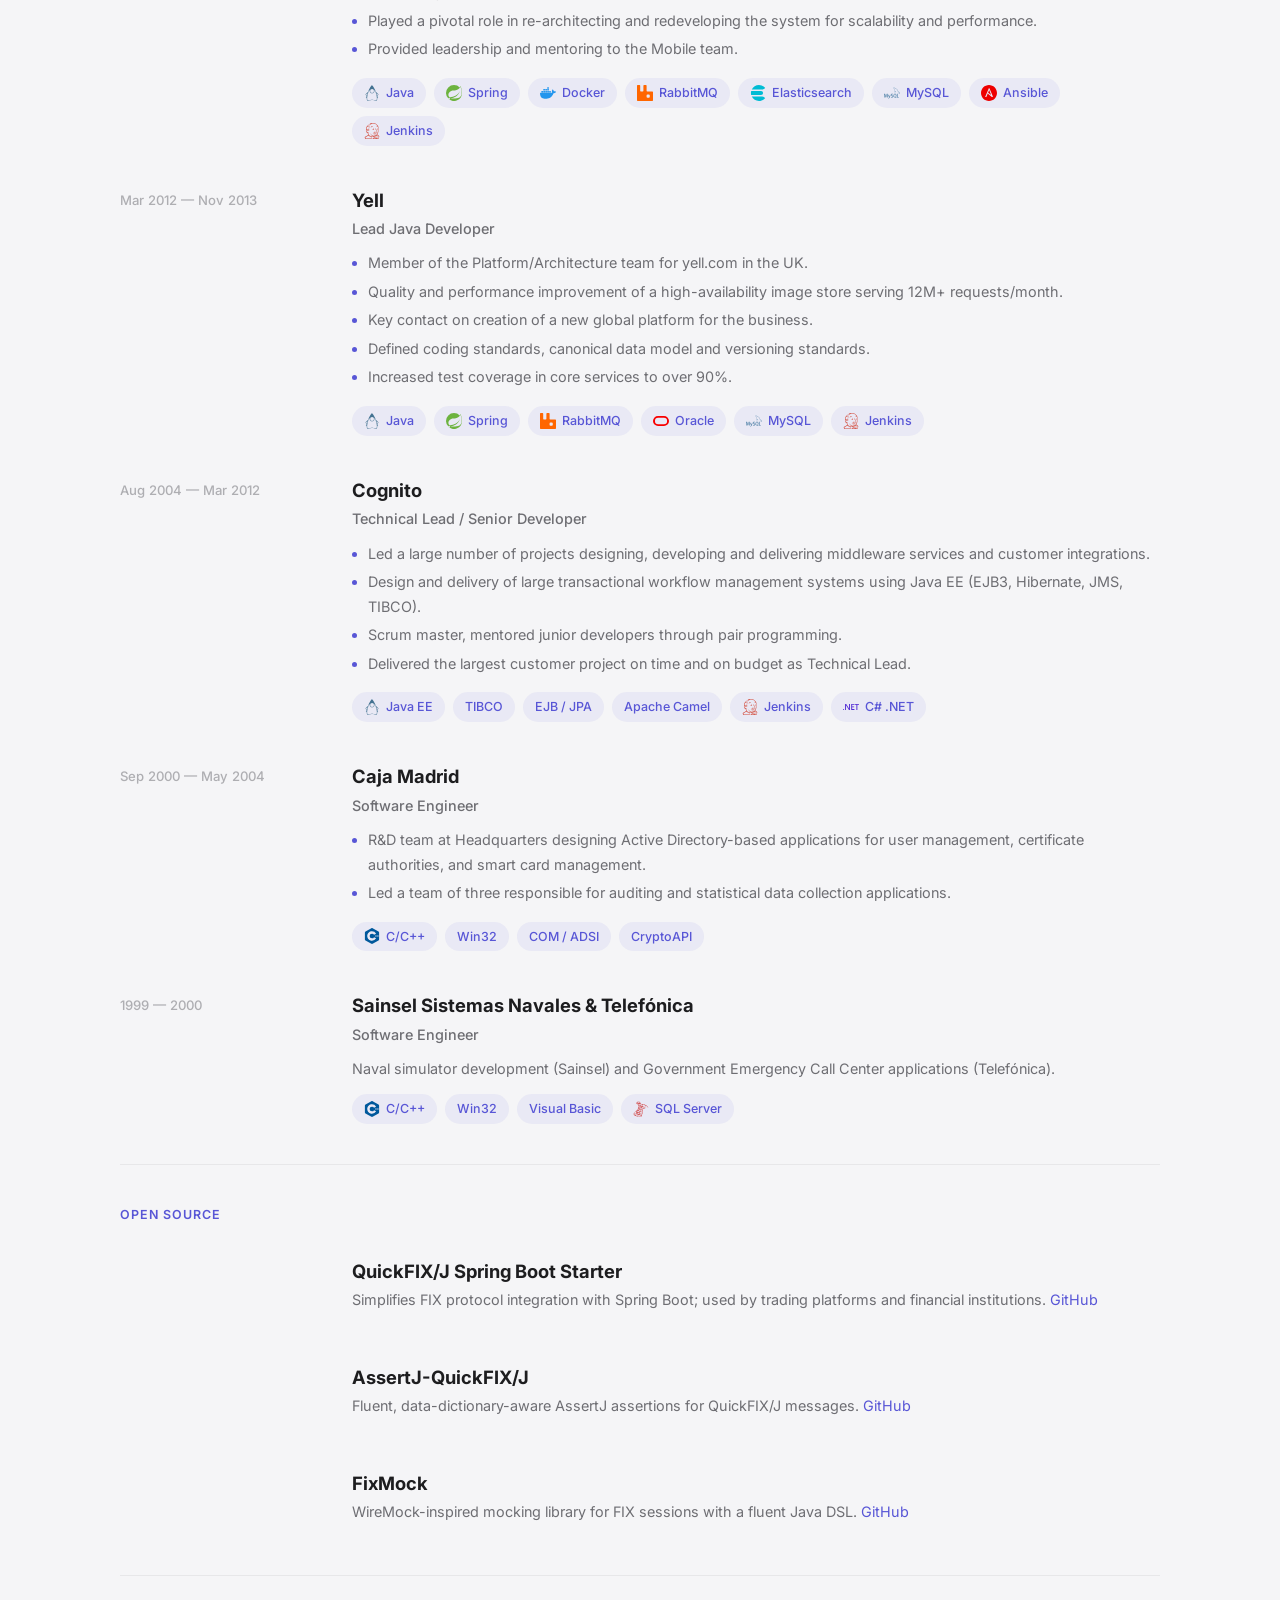
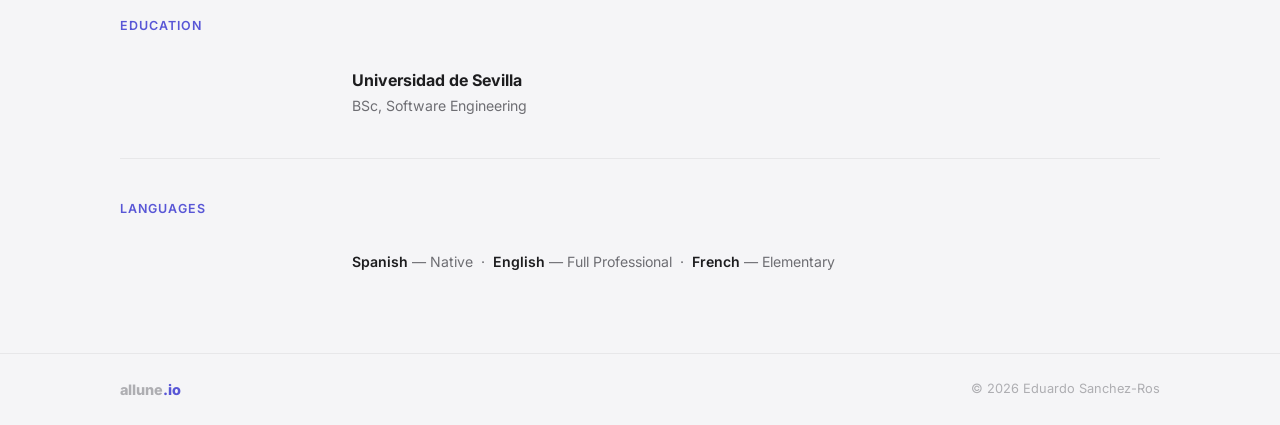
==== commit 1c976bc0: "cv: sync content with CV — positioning, summary, Monark/LEX framing & dates, open source; drop certs" ====
--- a/cv.html
+++ b/cv.html
@@ -3,8 +3,8 @@
 <head>
 	<meta charset="UTF-8">
 	<meta name="viewport" content="width=device-width, initial-scale=1.0">
-	<title>CV &mdash; Eduardo Sanchez-Ros | Allune</title>
-	<meta name="description" content="CV of Eduardo Sanchez-Ros — Lead Software Engineer with 25+ years delivering enterprise solutions in Java, Spring Boot, Kubernetes, and cloud-native systems.">
+	<title>CV &mdash; Eduardo Sanchez-Ros | Backend &amp; Distributed Systems</title>
+	<meta name="description" content="CV of Eduardo Sanchez-Ros &mdash; Lead Software Engineer specializing in backend and distributed systems for trading platforms, FIX, matching engines, ATS, payments, Java/Spring Boot, .NET and AI-augmented delivery.">
 	<link rel="preconnect" href="https://fonts.googleapis.com">
 	<link rel="preconnect" href="https://fonts.gstatic.com" crossorigin>
 	<link href="https://fonts.googleapis.com/css2?family=Inter:wght@400;500;600;700;800&display=swap" rel="stylesheet">
@@ -42,7 +42,8 @@
 			<div class="cv-header-content">
 				<div>
 					<h1>Eduardo Sanchez-Ros</h1>
-					<p>Lead Software Engineer &mdash; 25+ years building enterprise-grade systems</p>
+					<p>Lead Software Engineer &mdash; Backend &amp; Distributed Systems</p>
+					<p class="cv-muted">Trading Platforms &middot; FIX / Matching Engines / ATS &middot; Payments &middot; Java/Spring Boot &amp; .NET &middot; AI-augmented delivery</p>
 				</div>
 				<button class="btn-print" onclick="window.print()">
 					<svg xmlns="http://www.w3.org/2000/svg" width="18" height="18" viewBox="0 0 24 24" fill="none" stroke="currentColor" stroke-width="2" stroke-linecap="round" stroke-linejoin="round"><path d="M21 15v4a2 2 0 0 1-2 2H5a2 2 0 0 1-2-2v-4"/><polyline points="7 10 12 15 17 10"/><line x1="12" y1="15" x2="12" y2="3"/></svg>
@@ -60,18 +61,18 @@
 				<div></div>
 				<div class="cv-entry-body">
 					<p>
-						Lead Engineer with over 25 years of experience delivering enterprise-grade
-						software across financial services, trading platforms, payment systems,
-						video streaming, retail and utilities. I design and implement full-lifecycle
-						systems, from clean, API-first interfaces to scalable backend architectures,
-						cloud-native infrastructure and intelligent data-driven components.
+						Lead engineer with 25+ years building enterprise-grade backend and distributed
+						systems across financial services, trading platforms, payments, streaming,
+						retail and utilities. On top of broad delivery at scale, I bring a deep
+						specialism in market infrastructure &mdash; order matching engines, FIX
+						connectivity and Alternative Trading Systems.
 					</p>
 					<p>
-						My engineering style is grounded in Domain-Driven Design,
-						Test-Driven Development and Clean Code principles, ensuring solutions are
-						resilient, maintainable and aligned with business outcomes. I augment this
-						with agentic AI tooling to accelerate delivery, keeping tests, code review
-						and architectural ownership as the quality gates.
+						I design full-lifecycle systems &mdash; API-first interfaces, event-driven
+						backends, cloud-native infrastructure &mdash; grounded in Domain-Driven
+						Design, Test-Driven Development and Clean Code. I run an AI-augmented
+						workflow (Claude Code, Codex) to accelerate delivery while keeping tests,
+						code review and architectural ownership as the quality gates.
 					</p>
 				</div>
 			</div>
@@ -86,15 +87,16 @@
 				<div class="cv-entry-date">Jun 2023 &mdash; Present</div>
 				<div class="cv-entry-body">
 					<h3>Monark Markets</h3>
-					<p class="cv-entry-role">Lead Software Engineer / Head ATS Engineer</p>
-					<ul>
-						<li>Led development of the matching engine powering Monark's secondary trading platform, ensuring compliance, performance, and scalability.</li>
+					<p class="cv-entry-role">Head ATS Engineer</p>
+					<p class="cv-muted">Contract &middot; part-time to Apr 2025, full-time since</p>
+					<ul>
+						<li>Monark enables brokerage and wealth platforms to offer private-market investments via API. I joined at inception as the second engineer &mdash; Monark acquired LEX Markets' software and legal assets, including the original matching engine I helped build &mdash; and lead its core matching engine and trading infrastructure.</li>
 						<li>Led development of the back-office platform for positions, lot and lot allocation, settlement for communicating with Transfer Agents, and Omnibus for Registered Funds.</li>
 						<li>Contributed to the C#/.NET primary offerings platform, including SPV and Pre-IPO offerings, by delivering API features and incremental enhancements.</li>
 						<li>Integrated with FINRA ORF, Apex Clearing, and nTier for CAT reporting. Also integrated with UMS (Nasdaq's matching engine) for trade execution.</li>
 						<li>Collaborated with product and legal teams to align platform capabilities with regulatory frameworks.</li>
 						<li>Building integrations with third-party data providers such as Yahoo Finance and Sacra to enrich private market data.</li>
-						<li>Adopted agentic AI coding tools (Claude Code, OpenAI Codex) as a core part of the workflow &mdash; from scaffolding and refactoring to test generation &mdash; accelerating delivery while keeping tests, code review and design decisions as the quality gates.</li>
+						<li>AI-augmented delivery: I operate a custom agentic workflow on Claude Code and OpenAI Codex &mdash; bespoke slash-command automations (planning, code review, endpoint scaffolding, DB migrations), a structured project-context (CLAUDE.md) system that steers the agents, and large-context whole-repo reasoning. An iterative, test-first loop keeps me as the quality gate, and has driven a marked drop in defects and smoother cross-system integrations.</li>
 					</ul>
 					<div class="cv-tech-badges">
 						<span class="cv-tech-badge"><img src="icons/openjdk.svg" alt=""> Java 21</span>
@@ -119,6 +121,7 @@
 				<div class="cv-entry-body">
 					<h3>AstraZeneca</h3>
 					<p class="cv-entry-role">Senior Software Engineer</p>
+					<p class="cv-muted">Contract</p>
 					<ul>
 						<li>Contributed to an R&amp;D initiative to unify access request forms for internal studies, focusing on infrastructure, backend, and build pipelines.</li>
 						<li>Helped develop a platform to streamline the end-to-end user journey and accelerate data access via Access Policy enablement.</li>
@@ -136,10 +139,11 @@
 
 			<!-- Sky -->
 			<div class="cv-entry">
-				<div class="cv-entry-date">Apr 2023 &mdash; Jan 2025</div>
+				<div class="cv-entry-date">Mar 2023 &mdash; Jan 2025</div>
 				<div class="cv-entry-body">
 					<h3>Sky</h3>
 					<p class="cv-entry-role">Senior Software Engineer</p>
+					<p class="cv-muted">Contract</p>
 					<ul>
 						<li>Redeveloped the Bookmarking Service, a high-traffic system handling up to 2,500 req/s, using Java 17 and Spring Boot.</li>
 						<li>Built and deployed services on Kubernetes, leveraging Kafka for event-driven processing and scalable storage.</li>
@@ -163,13 +167,14 @@
 
 			<!-- LEX Markets -->
 			<div class="cv-entry">
-				<div class="cv-entry-date">Sep 2020 &mdash; Feb 2023</div>
+				<div class="cv-entry-date">Aug 2020 &mdash; Feb 2023</div>
 				<div class="cv-entry-body">
 					<h3>LEX Markets</h3>
 					<p class="cv-entry-role">Lead Software Engineer &mdash; Trading Systems</p>
+					<p class="cv-muted">Contract, then employee</p>
 					<ul>
 						<li>Responsible for the full lifecycle of an Alternative Trading System (ATS) for a New York-based startup.</li>
-						<li>Designed and implemented an Order Matching Engine using CQRS and event-driven architecture.</li>
+						<li>Designed and implemented an Order Matching Engine using CQRS and event-driven architecture &mdash; later acquired by Monark and carried into its platform.</li>
 						<li>Built a Market Data service publishing real-time events to subscribers.</li>
 						<li>Developed a FIX Adapter service and integrated the Investor Platform with the Order Matching Engine.</li>
 						<li>Integrated with Nasdaq's UME, FINRA ORF, and Apex Clearing systems.</li>
@@ -350,30 +355,43 @@
 			</div>
 		</section>
 
+		<!-- Open Source -->
+		<section class="cv-section">
+			<h2 class="cv-section-title">Open Source</h2>
+
+			<div class="cv-entry">
+				<div></div>
+				<div class="cv-entry-body">
+					<h3>QuickFIX/J Spring Boot Starter</h3>
+					<p>Simplifies FIX protocol integration with Spring Boot; used by trading platforms and financial institutions. <a href="https://github.com/esanchezros/quickfixj-spring-boot-starter" target="_blank" rel="noopener">GitHub</a></p>
+				</div>
+			</div>
+
+			<div class="cv-entry">
+				<div></div>
+				<div class="cv-entry-body">
+					<h3>AssertJ-QuickFIX/J</h3>
+					<p>Fluent, data-dictionary-aware AssertJ assertions for QuickFIX/J messages. <a href="https://github.com/esanchezros/assertj-quickfixj" target="_blank" rel="noopener">GitHub</a></p>
+				</div>
+			</div>
+
+			<div class="cv-entry">
+				<div></div>
+				<div class="cv-entry-body">
+					<h3>FixMock</h3>
+					<p>WireMock-inspired mocking library for FIX sessions with a fluent Java DSL. <a href="https://github.com/esanchezros/fix-mock" target="_blank" rel="noopener">GitHub</a></p>
+				</div>
+			</div>
+		</section>
+
 		<!-- Education -->
 		<section class="cv-section">
 			<h2 class="cv-section-title">Education</h2>
 			<div class="cv-edu">
-				<div class="cv-edu-date">1993 &mdash; 1999</div>
+				<div class="cv-edu-date"></div>
 				<div>
 					<h3>Universidad de Sevilla</h3>
 					<p>BSc, Software Engineering</p>
-				</div>
-			</div>
-		</section>
-
-		<!-- Certifications -->
-		<section class="cv-section">
-			<h2 class="cv-section-title">Certifications</h2>
-			<div class="cv-edu">
-				<div class="cv-edu-date"></div>
-				<div class="cv-entry-body">
-					<ul>
-						<li>AWS Fundamentals: Going Cloud-Native</li>
-						<li>AWS Fundamentals: Building Serverless Applications</li>
-						<li>Kotlin for Java Developers</li>
-						<li>Vue JS 2 &mdash; The Complete Guide</li>
-					</ul>
 				</div>
 			</div>
 		</section>
--- a/css/styles.css
+++ b/css/styles.css
@@ -904,6 +904,22 @@
 	margin-bottom: 12px;
 }
 
+.cv-header .cv-muted,
+.cv-entry-body .cv-muted {
+	color: var(--text-muted);
+}
+
+.cv-header .cv-muted {
+	font-size: 0.95rem;
+}
+
+.cv-entry-body .cv-muted {
+	font-size: 0.82rem;
+	font-weight: 500;
+	margin-top: -8px;
+	margin-bottom: 12px;
+}
+
 .cv-entry-body p {
 	font-size: 0.9rem;
 	color: var(--text-secondary);
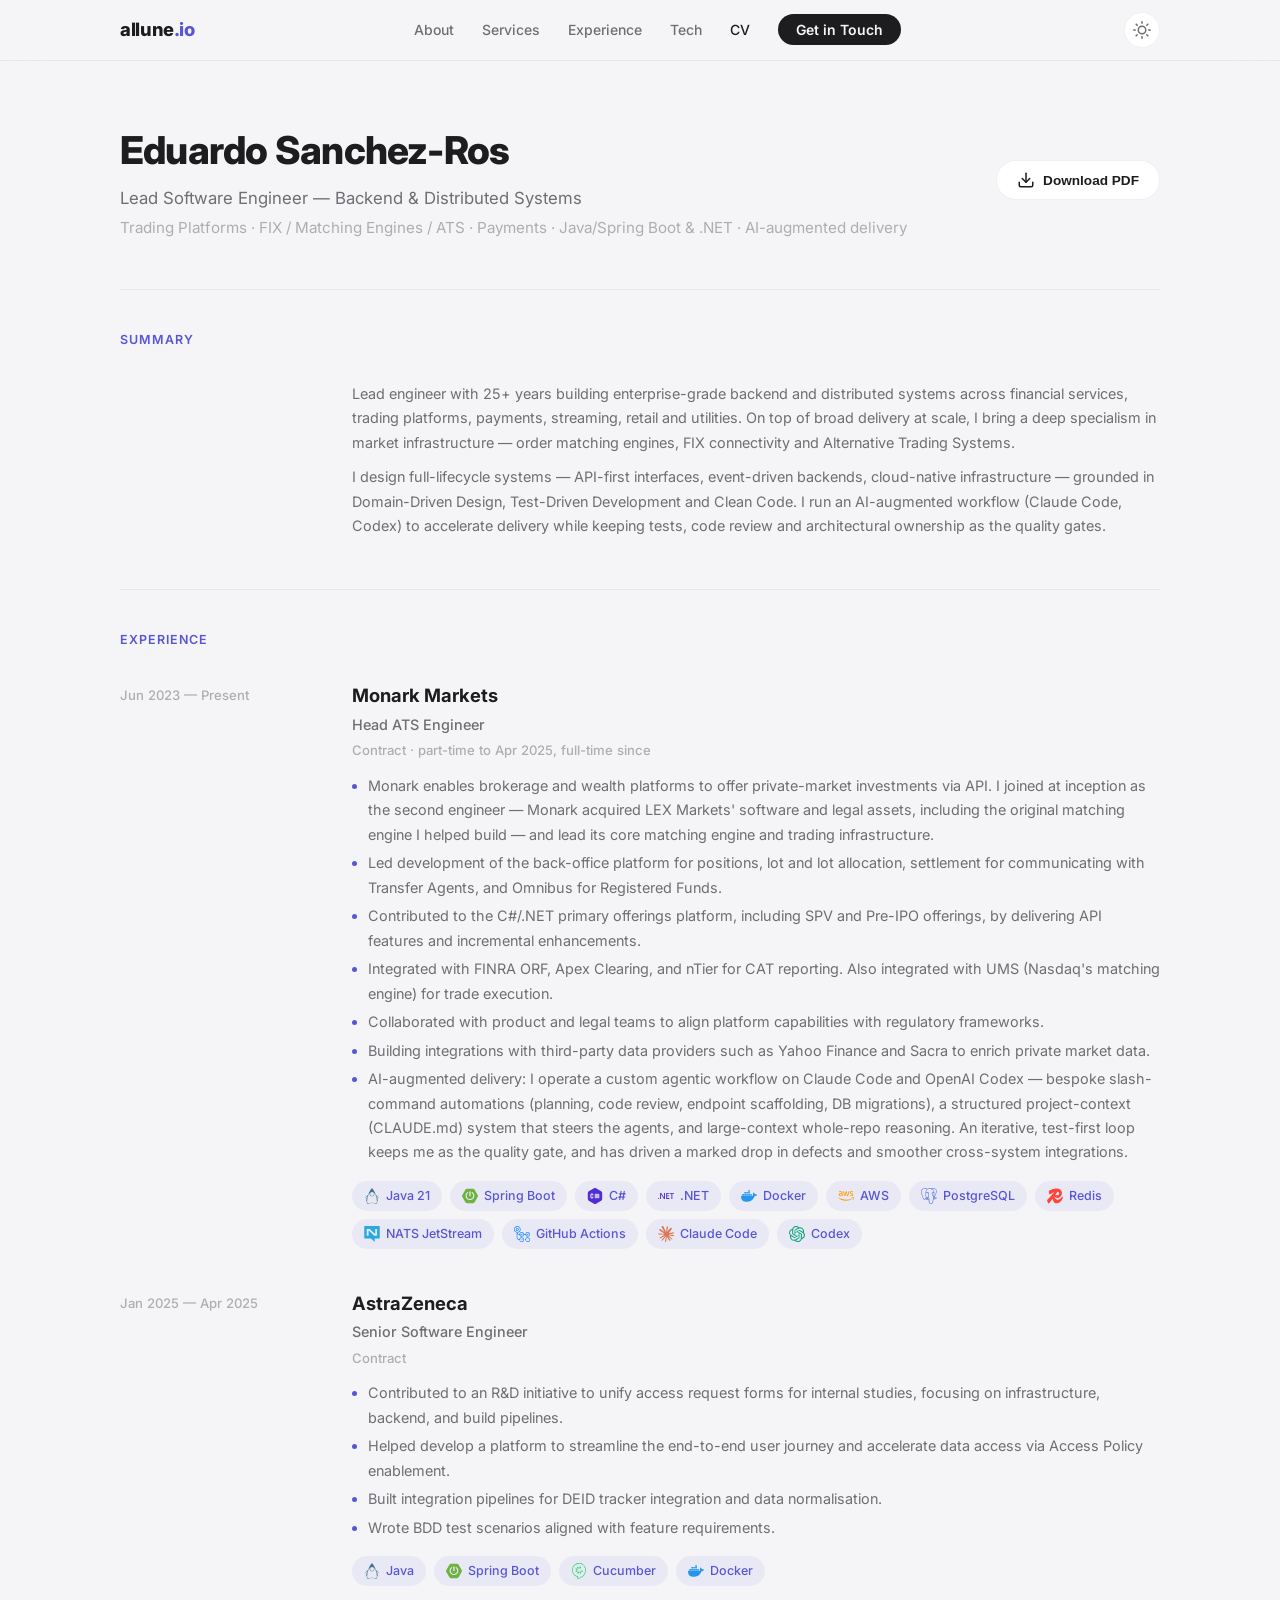
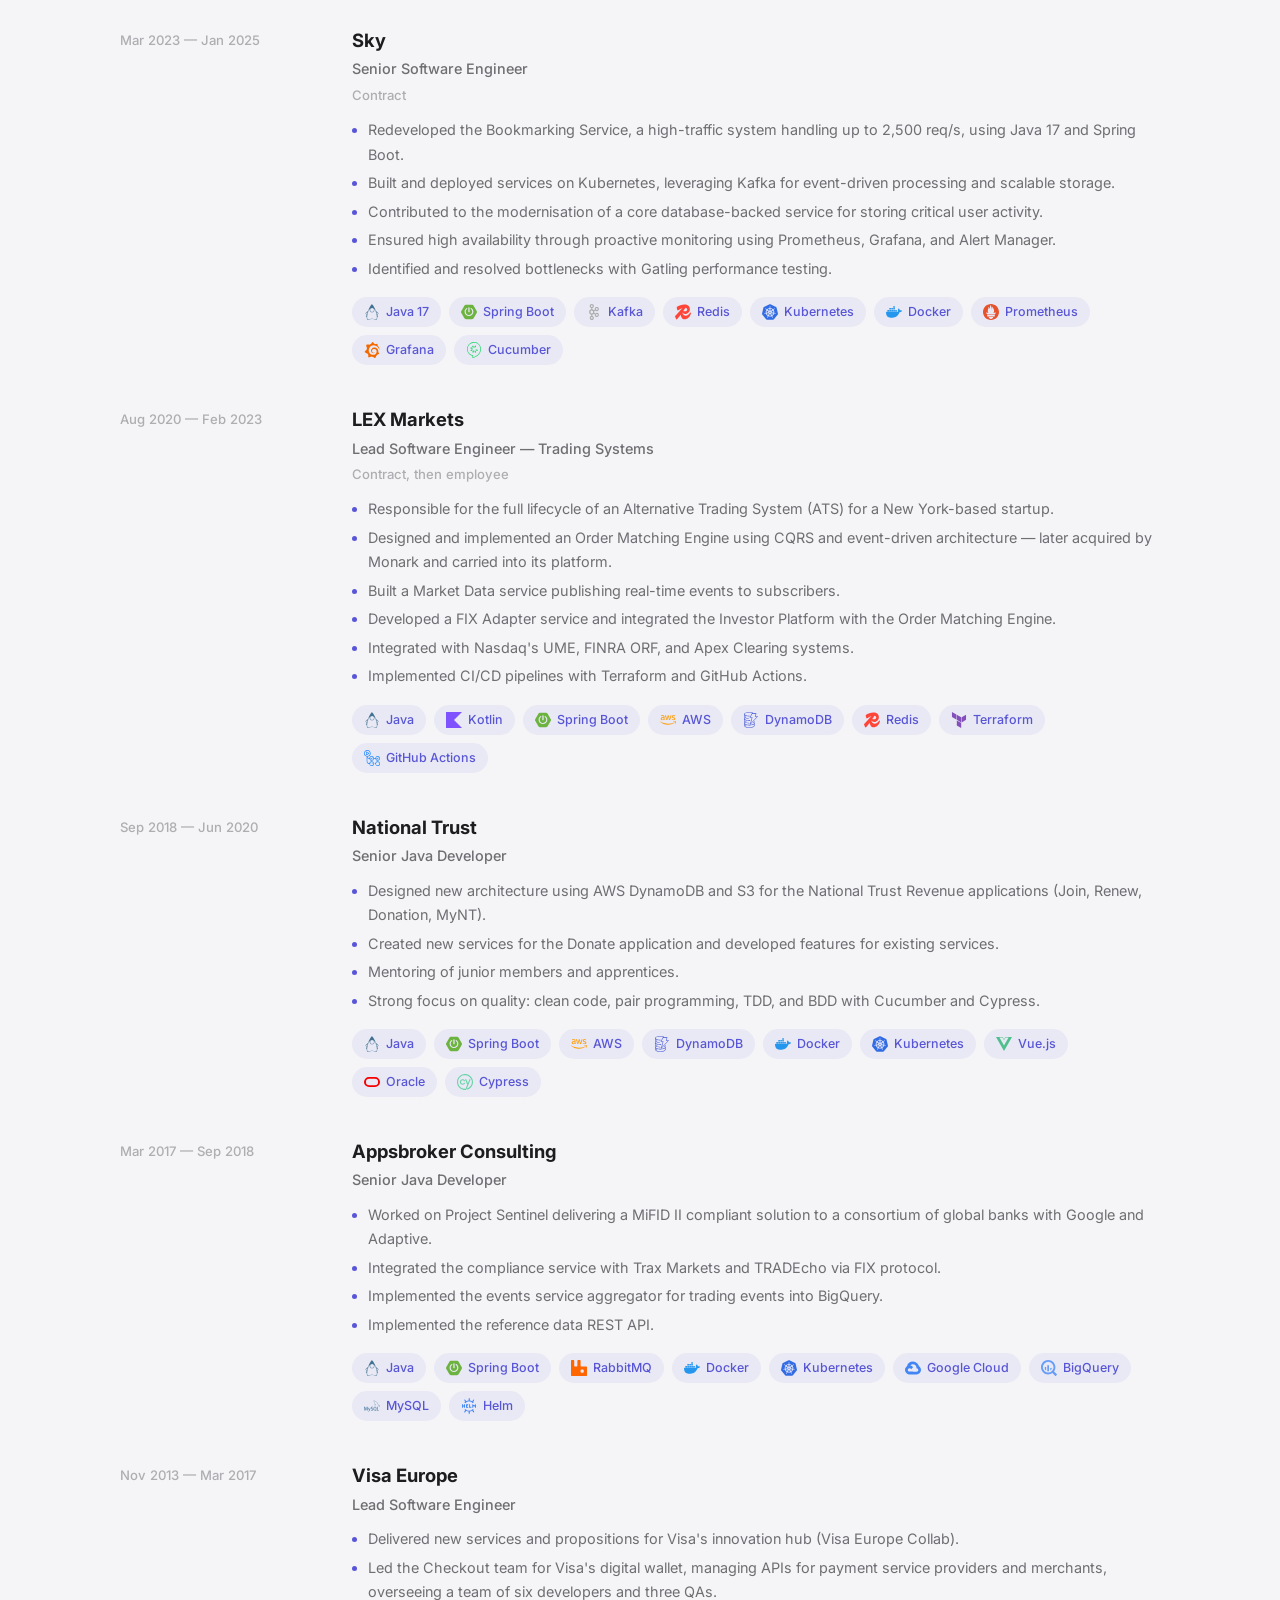
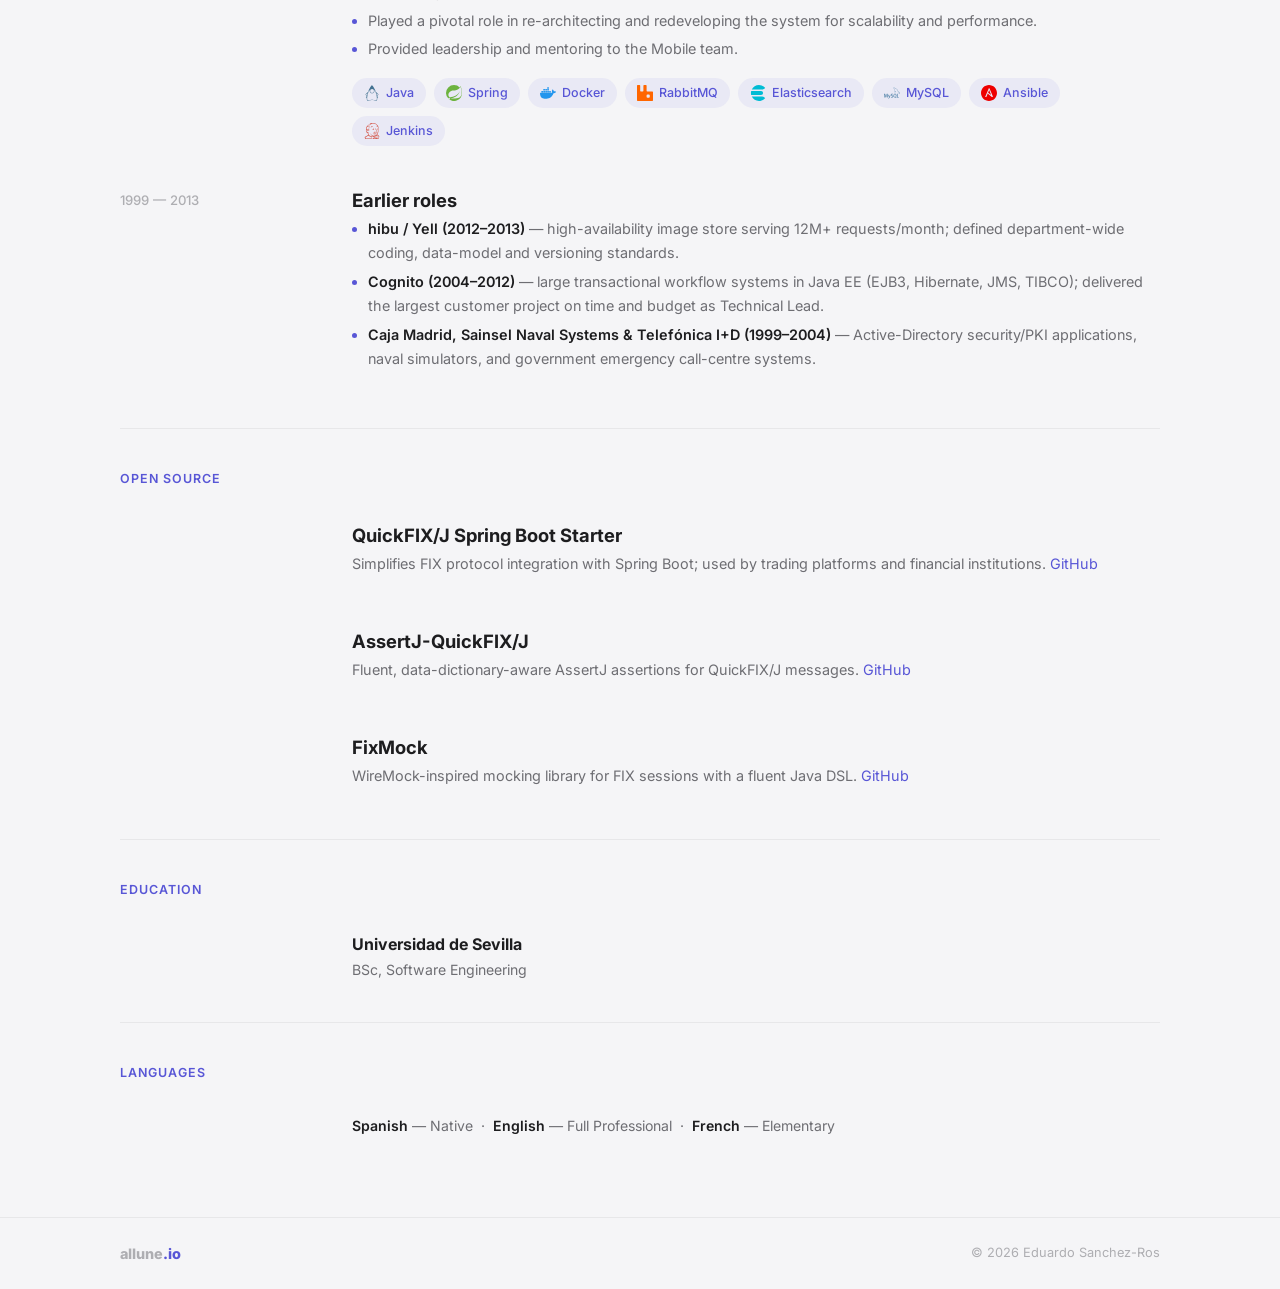
==== commit 914ede6e: "Colapse experience" ====
--- a/cv.html
+++ b/cv.html
@@ -270,87 +270,16 @@
 				</div>
 			</div>
 
-			<!-- Yell -->
-			<div class="cv-entry">
-				<div class="cv-entry-date">Mar 2012 &mdash; Nov 2013</div>
-				<div class="cv-entry-body">
-					<h3>Yell</h3>
-					<p class="cv-entry-role">Lead Java Developer</p>
-					<ul>
-						<li>Member of the Platform/Architecture team for yell.com in the UK.</li>
-						<li>Quality and performance improvement of a high-availability image store serving 12M+ requests/month.</li>
-						<li>Key contact on creation of a new global platform for the business.</li>
-						<li>Defined coding standards, canonical data model and versioning standards.</li>
-						<li>Increased test coverage in core services to over 90%.</li>
-					</ul>
-					<div class="cv-tech-badges">
-						<span class="cv-tech-badge"><img src="icons/openjdk.svg" alt=""> Java</span>
-						<span class="cv-tech-badge"><img src="icons/spring.svg" alt=""> Spring</span>
-						<span class="cv-tech-badge"><img src="icons/rabbitmq.svg" alt=""> RabbitMQ</span>
-						<span class="cv-tech-badge"><img src="icons/oracle.svg" alt=""> Oracle</span>
-						<span class="cv-tech-badge"><img src="icons/mysql.svg" alt=""> MySQL</span>
-						<span class="cv-tech-badge"><img src="icons/jenkins.svg" alt=""> Jenkins</span>
-					</div>
-				</div>
-			</div>
-
-			<!-- Cognito -->
-			<div class="cv-entry">
-				<div class="cv-entry-date">Aug 2004 &mdash; Mar 2012</div>
-				<div class="cv-entry-body">
-					<h3>Cognito</h3>
-					<p class="cv-entry-role">Technical Lead / Senior Developer</p>
-					<ul>
-						<li>Led a large number of projects designing, developing and delivering middleware services and customer integrations.</li>
-						<li>Design and delivery of large transactional workflow management systems using Java EE (EJB3, Hibernate, JMS, TIBCO).</li>
-						<li>Scrum master, mentored junior developers through pair programming.</li>
-						<li>Delivered the largest customer project on time and on budget as Technical Lead.</li>
-					</ul>
-					<div class="cv-tech-badges">
-						<span class="cv-tech-badge"><img src="icons/openjdk.svg" alt=""> Java EE</span>
-						<span class="cv-tech-badge">TIBCO</span>
-						<span class="cv-tech-badge">EJB / JPA</span>
-						<span class="cv-tech-badge">Apache Camel</span>
-						<span class="cv-tech-badge"><img src="icons/jenkins.svg" alt=""> Jenkins</span>
-						<span class="cv-tech-badge"><img src="icons/dotnet.svg" alt=""> C# .NET</span>
-					</div>
-				</div>
-			</div>
-
-			<!-- Caja Madrid -->
-			<div class="cv-entry">
-				<div class="cv-entry-date">Sep 2000 &mdash; May 2004</div>
-				<div class="cv-entry-body">
-					<h3>Caja Madrid</h3>
-					<p class="cv-entry-role">Software Engineer</p>
-					<ul>
-						<li>R&amp;D team at Headquarters designing Active Directory-based applications for user management, certificate authorities, and smart card management.</li>
-						<li>Led a team of three responsible for auditing and statistical data collection applications.</li>
-					</ul>
-					<div class="cv-tech-badges">
-						<span class="cv-tech-badge"><img src="icons/cplusplus.svg" alt=""> C/C++</span>
-						<span class="cv-tech-badge">Win32</span>
-						<span class="cv-tech-badge">COM / ADSI</span>
-						<span class="cv-tech-badge">CryptoAPI</span>
-					</div>
-				</div>
-			</div>
-
-			<!-- Earlier -->
-			<div class="cv-entry">
-				<div class="cv-entry-date">1999 &mdash; 2000</div>
-				<div class="cv-entry-body">
-					<h3>Sainsel Sistemas Navales &amp; Telef&oacute;nica</h3>
-					<p class="cv-entry-role">Software Engineer</p>
-					<p>
-						Naval simulator development (Sainsel) and Government Emergency Call Center applications (Telef&oacute;nica).
-					</p>
-					<div class="cv-tech-badges">
-						<span class="cv-tech-badge"><img src="icons/cplusplus.svg" alt=""> C/C++</span>
-						<span class="cv-tech-badge">Win32</span>
-						<span class="cv-tech-badge">Visual Basic</span>
-						<span class="cv-tech-badge"><img src="icons/sqlserver.svg" alt=""> SQL Server</span>
-					</div>
+			<!-- Earlier roles -->
+			<div class="cv-entry">
+				<div class="cv-entry-date">1999 &mdash; 2013</div>
+				<div class="cv-entry-body">
+					<h3>Earlier roles</h3>
+					<ul>
+						<li><strong>hibu / Yell (2012&ndash;2013)</strong> &mdash; high-availability image store serving 12M+ requests/month; defined department-wide coding, data-model and versioning standards.</li>
+						<li><strong>Cognito (2004&ndash;2012)</strong> &mdash; large transactional workflow systems in Java EE (EJB3, Hibernate, JMS, TIBCO); delivered the largest customer project on time and budget as Technical Lead.</li>
+						<li><strong>Caja Madrid, Sainsel Naval Systems &amp; Telef&oacute;nica I+D (1999&ndash;2004)</strong> &mdash; Active-Directory security/PKI applications, naval simulators, and government emergency call-centre systems.</li>
+					</ul>
 				</div>
 			</div>
 		</section>
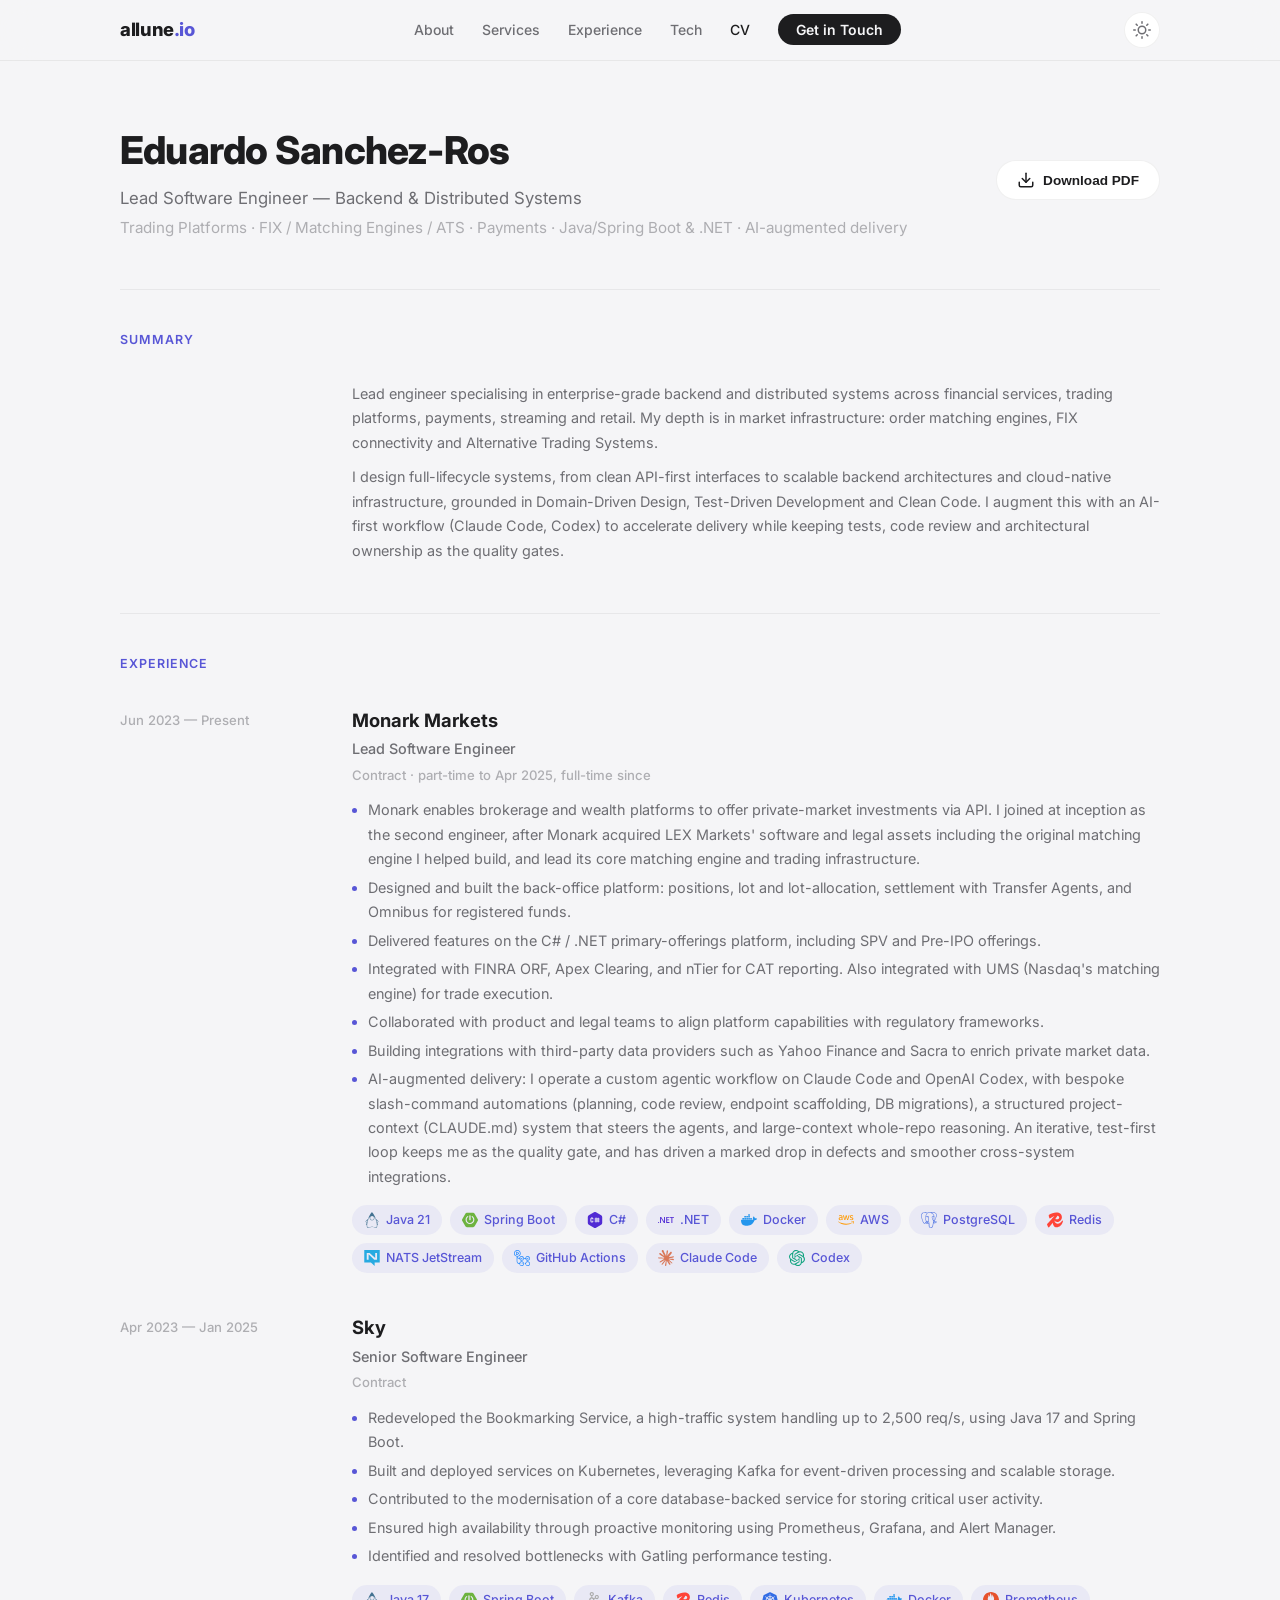
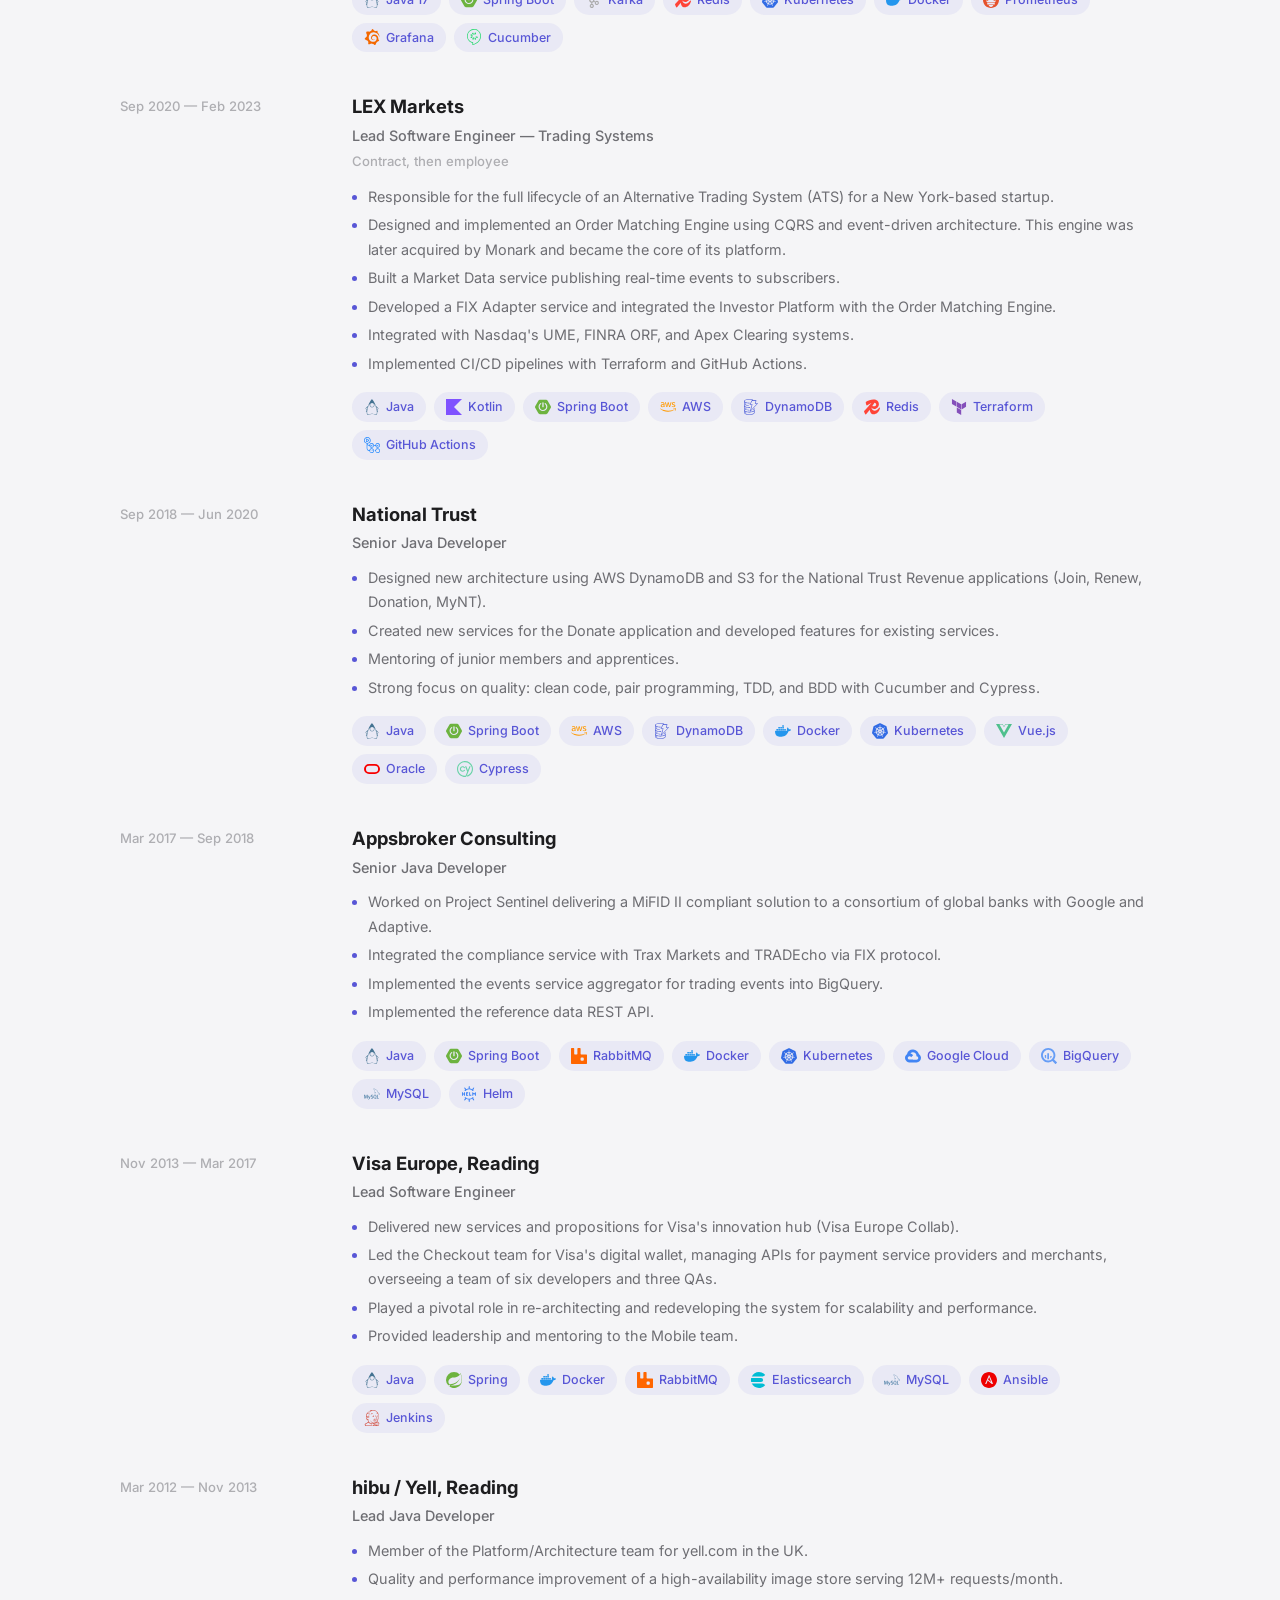
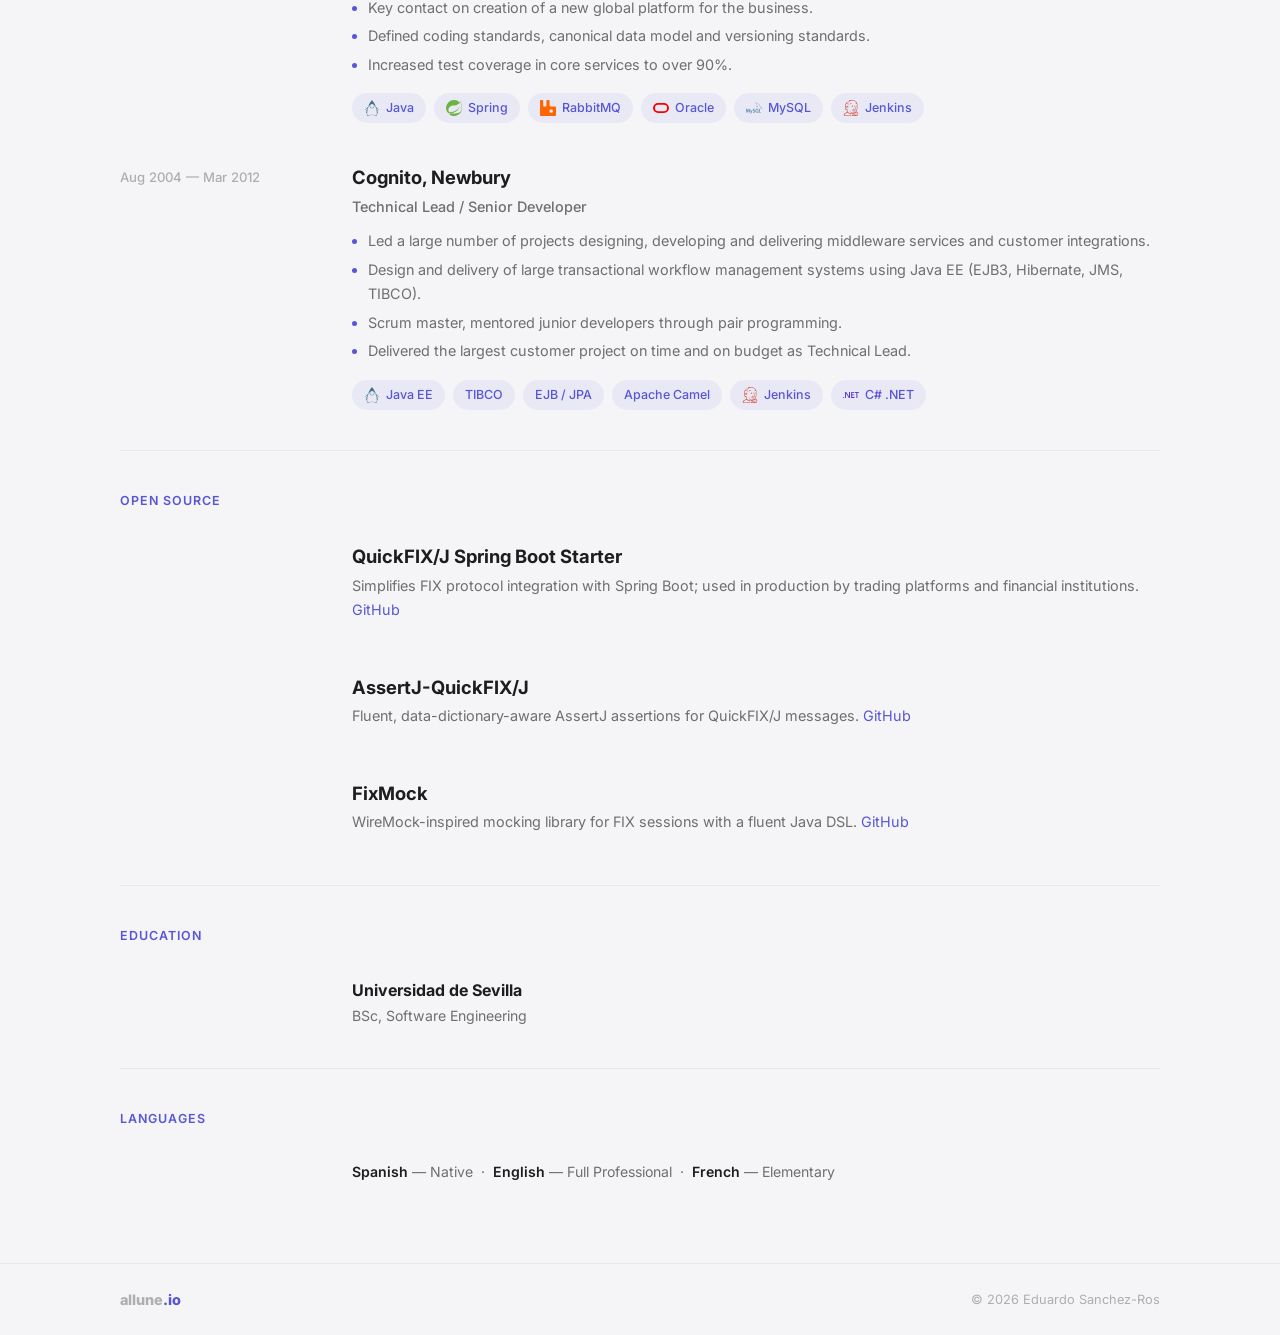
==== commit 9d423d03: "cv: sync with CV, remove age signals and stale sections" ====
--- a/cv.html
+++ b/cv.html
@@ -61,18 +61,17 @@
 				<div></div>
 				<div class="cv-entry-body">
 					<p>
-						Lead engineer with 25+ years building enterprise-grade backend and distributed
-						systems across financial services, trading platforms, payments, streaming,
-						retail and utilities. On top of broad delivery at scale, I bring a deep
-						specialism in market infrastructure &mdash; order matching engines, FIX
-						connectivity and Alternative Trading Systems.
+						Lead engineer specialising in enterprise-grade backend and distributed systems
+						across financial services, trading platforms, payments, streaming and retail.
+						My depth is in market infrastructure: order matching engines, FIX connectivity
+						and Alternative Trading Systems.
 					</p>
 					<p>
-						I design full-lifecycle systems &mdash; API-first interfaces, event-driven
-						backends, cloud-native infrastructure &mdash; grounded in Domain-Driven
-						Design, Test-Driven Development and Clean Code. I run an AI-augmented
-						workflow (Claude Code, Codex) to accelerate delivery while keeping tests,
-						code review and architectural ownership as the quality gates.
+						I design full-lifecycle systems, from clean API-first interfaces to scalable
+						backend architectures and cloud-native infrastructure, grounded in Domain-Driven
+						Design, Test-Driven Development and Clean Code. I augment this with an AI-first
+						workflow (Claude Code, Codex) to accelerate delivery while keeping tests, code
+						review and architectural ownership as the quality gates.
 					</p>
 				</div>
 			</div>
@@ -87,16 +86,16 @@
 				<div class="cv-entry-date">Jun 2023 &mdash; Present</div>
 				<div class="cv-entry-body">
 					<h3>Monark Markets</h3>
-					<p class="cv-entry-role">Head ATS Engineer</p>
+					<p class="cv-entry-role">Lead Software Engineer</p>
 					<p class="cv-muted">Contract &middot; part-time to Apr 2025, full-time since</p>
 					<ul>
-						<li>Monark enables brokerage and wealth platforms to offer private-market investments via API. I joined at inception as the second engineer &mdash; Monark acquired LEX Markets' software and legal assets, including the original matching engine I helped build &mdash; and lead its core matching engine and trading infrastructure.</li>
-						<li>Led development of the back-office platform for positions, lot and lot allocation, settlement for communicating with Transfer Agents, and Omnibus for Registered Funds.</li>
-						<li>Contributed to the C#/.NET primary offerings platform, including SPV and Pre-IPO offerings, by delivering API features and incremental enhancements.</li>
+						<li>Monark enables brokerage and wealth platforms to offer private-market investments via API. I joined at inception as the second engineer, after Monark acquired LEX Markets' software and legal assets including the original matching engine I helped build, and lead its core matching engine and trading infrastructure.</li>
+						<li>Designed and built the back-office platform: positions, lot and lot-allocation, settlement with Transfer Agents, and Omnibus for registered funds.</li>
+						<li>Delivered features on the C# / .NET primary-offerings platform, including SPV and Pre-IPO offerings.</li>
 						<li>Integrated with FINRA ORF, Apex Clearing, and nTier for CAT reporting. Also integrated with UMS (Nasdaq's matching engine) for trade execution.</li>
 						<li>Collaborated with product and legal teams to align platform capabilities with regulatory frameworks.</li>
 						<li>Building integrations with third-party data providers such as Yahoo Finance and Sacra to enrich private market data.</li>
-						<li>AI-augmented delivery: I operate a custom agentic workflow on Claude Code and OpenAI Codex &mdash; bespoke slash-command automations (planning, code review, endpoint scaffolding, DB migrations), a structured project-context (CLAUDE.md) system that steers the agents, and large-context whole-repo reasoning. An iterative, test-first loop keeps me as the quality gate, and has driven a marked drop in defects and smoother cross-system integrations.</li>
+						<li>AI-augmented delivery: I operate a custom agentic workflow on Claude Code and OpenAI Codex, with bespoke slash-command automations (planning, code review, endpoint scaffolding, DB migrations), a structured project-context (CLAUDE.md) system that steers the agents, and large-context whole-repo reasoning. An iterative, test-first loop keeps me as the quality gate, and has driven a marked drop in defects and smoother cross-system integrations.</li>
 					</ul>
 					<div class="cv-tech-badges">
 						<span class="cv-tech-badge"><img src="icons/openjdk.svg" alt=""> Java 21</span>
@@ -115,31 +114,9 @@
 				</div>
 			</div>
 
-			<!-- AstraZeneca -->
-			<div class="cv-entry">
-				<div class="cv-entry-date">Jan 2025 &mdash; Apr 2025</div>
-				<div class="cv-entry-body">
-					<h3>AstraZeneca</h3>
-					<p class="cv-entry-role">Senior Software Engineer</p>
-					<p class="cv-muted">Contract</p>
-					<ul>
-						<li>Contributed to an R&amp;D initiative to unify access request forms for internal studies, focusing on infrastructure, backend, and build pipelines.</li>
-						<li>Helped develop a platform to streamline the end-to-end user journey and accelerate data access via Access Policy enablement.</li>
-						<li>Built integration pipelines for DEID tracker integration and data normalisation.</li>
-						<li>Wrote BDD test scenarios aligned with feature requirements.</li>
-					</ul>
-					<div class="cv-tech-badges">
-						<span class="cv-tech-badge"><img src="icons/openjdk.svg" alt=""> Java</span>
-						<span class="cv-tech-badge"><img src="icons/springboot.svg" alt=""> Spring Boot</span>
-						<span class="cv-tech-badge"><img src="icons/cucumber.svg" alt=""> Cucumber</span>
-						<span class="cv-tech-badge"><img src="icons/docker.svg" alt=""> Docker</span>
-					</div>
-				</div>
-			</div>
-
 			<!-- Sky -->
 			<div class="cv-entry">
-				<div class="cv-entry-date">Mar 2023 &mdash; Jan 2025</div>
+				<div class="cv-entry-date">Apr 2023 &mdash; Jan 2025</div>
 				<div class="cv-entry-body">
 					<h3>Sky</h3>
 					<p class="cv-entry-role">Senior Software Engineer</p>
@@ -167,14 +144,14 @@
 
 			<!-- LEX Markets -->
 			<div class="cv-entry">
-				<div class="cv-entry-date">Aug 2020 &mdash; Feb 2023</div>
+				<div class="cv-entry-date">Sep 2020 &mdash; Feb 2023</div>
 				<div class="cv-entry-body">
 					<h3>LEX Markets</h3>
 					<p class="cv-entry-role">Lead Software Engineer &mdash; Trading Systems</p>
 					<p class="cv-muted">Contract, then employee</p>
 					<ul>
 						<li>Responsible for the full lifecycle of an Alternative Trading System (ATS) for a New York-based startup.</li>
-						<li>Designed and implemented an Order Matching Engine using CQRS and event-driven architecture &mdash; later acquired by Monark and carried into its platform.</li>
+						<li>Designed and implemented an Order Matching Engine using CQRS and event-driven architecture. This engine was later acquired by Monark and became the core of its platform.</li>
 						<li>Built a Market Data service publishing real-time events to subscribers.</li>
 						<li>Developed a FIX Adapter service and integrated the Investor Platform with the Order Matching Engine.</li>
 						<li>Integrated with Nasdaq's UME, FINRA ORF, and Apex Clearing systems.</li>
@@ -249,7 +226,7 @@
 			<div class="cv-entry">
 				<div class="cv-entry-date">Nov 2013 &mdash; Mar 2017</div>
 				<div class="cv-entry-body">
-					<h3>Visa Europe</h3>
+					<h3>Visa Europe, Reading</h3>
 					<p class="cv-entry-role">Lead Software Engineer</p>
 					<ul>
 						<li>Delivered new services and propositions for Visa's innovation hub (Visa Europe Collab).</li>
@@ -270,16 +247,50 @@
 				</div>
 			</div>
 
-			<!-- Earlier roles -->
-			<div class="cv-entry">
-				<div class="cv-entry-date">1999 &mdash; 2013</div>
-				<div class="cv-entry-body">
-					<h3>Earlier roles</h3>
-					<ul>
-						<li><strong>hibu / Yell (2012&ndash;2013)</strong> &mdash; high-availability image store serving 12M+ requests/month; defined department-wide coding, data-model and versioning standards.</li>
-						<li><strong>Cognito (2004&ndash;2012)</strong> &mdash; large transactional workflow systems in Java EE (EJB3, Hibernate, JMS, TIBCO); delivered the largest customer project on time and budget as Technical Lead.</li>
-						<li><strong>Caja Madrid, Sainsel Naval Systems &amp; Telef&oacute;nica I+D (1999&ndash;2004)</strong> &mdash; Active-Directory security/PKI applications, naval simulators, and government emergency call-centre systems.</li>
-					</ul>
+			<!-- Yell -->
+			<div class="cv-entry">
+				<div class="cv-entry-date">Mar 2012 &mdash; Nov 2013</div>
+				<div class="cv-entry-body">
+					<h3>hibu / Yell, Reading</h3>
+					<p class="cv-entry-role">Lead Java Developer</p>
+					<ul>
+						<li>Member of the Platform/Architecture team for yell.com in the UK.</li>
+						<li>Quality and performance improvement of a high-availability image store serving 12M+ requests/month.</li>
+						<li>Key contact on creation of a new global platform for the business.</li>
+						<li>Defined coding standards, canonical data model and versioning standards.</li>
+						<li>Increased test coverage in core services to over 90%.</li>
+					</ul>
+					<div class="cv-tech-badges">
+						<span class="cv-tech-badge"><img src="icons/openjdk.svg" alt=""> Java</span>
+						<span class="cv-tech-badge"><img src="icons/spring.svg" alt=""> Spring</span>
+						<span class="cv-tech-badge"><img src="icons/rabbitmq.svg" alt=""> RabbitMQ</span>
+						<span class="cv-tech-badge"><img src="icons/oracle.svg" alt=""> Oracle</span>
+						<span class="cv-tech-badge"><img src="icons/mysql.svg" alt=""> MySQL</span>
+						<span class="cv-tech-badge"><img src="icons/jenkins.svg" alt=""> Jenkins</span>
+					</div>
+				</div>
+			</div>
+
+			<!-- Cognito -->
+			<div class="cv-entry">
+				<div class="cv-entry-date">Aug 2004 &mdash; Mar 2012</div>
+				<div class="cv-entry-body">
+					<h3>Cognito, Newbury</h3>
+					<p class="cv-entry-role">Technical Lead / Senior Developer</p>
+					<ul>
+						<li>Led a large number of projects designing, developing and delivering middleware services and customer integrations.</li>
+						<li>Design and delivery of large transactional workflow management systems using Java EE (EJB3, Hibernate, JMS, TIBCO).</li>
+						<li>Scrum master, mentored junior developers through pair programming.</li>
+						<li>Delivered the largest customer project on time and on budget as Technical Lead.</li>
+					</ul>
+					<div class="cv-tech-badges">
+						<span class="cv-tech-badge"><img src="icons/openjdk.svg" alt=""> Java EE</span>
+						<span class="cv-tech-badge">TIBCO</span>
+						<span class="cv-tech-badge">EJB / JPA</span>
+						<span class="cv-tech-badge">Apache Camel</span>
+						<span class="cv-tech-badge"><img src="icons/jenkins.svg" alt=""> Jenkins</span>
+						<span class="cv-tech-badge"><img src="icons/dotnet.svg" alt=""> C# .NET</span>
+					</div>
 				</div>
 			</div>
 		</section>
@@ -292,7 +303,7 @@
 				<div></div>
 				<div class="cv-entry-body">
 					<h3>QuickFIX/J Spring Boot Starter</h3>
-					<p>Simplifies FIX protocol integration with Spring Boot; used by trading platforms and financial institutions. <a href="https://github.com/esanchezros/quickfixj-spring-boot-starter" target="_blank" rel="noopener">GitHub</a></p>
+					<p>Simplifies FIX protocol integration with Spring Boot; used in production by trading platforms and financial institutions. <a href="https://github.com/esanchezros/quickfixj-spring-boot-starter" target="_blank" rel="noopener">GitHub</a></p>
 				</div>
 			</div>
 
